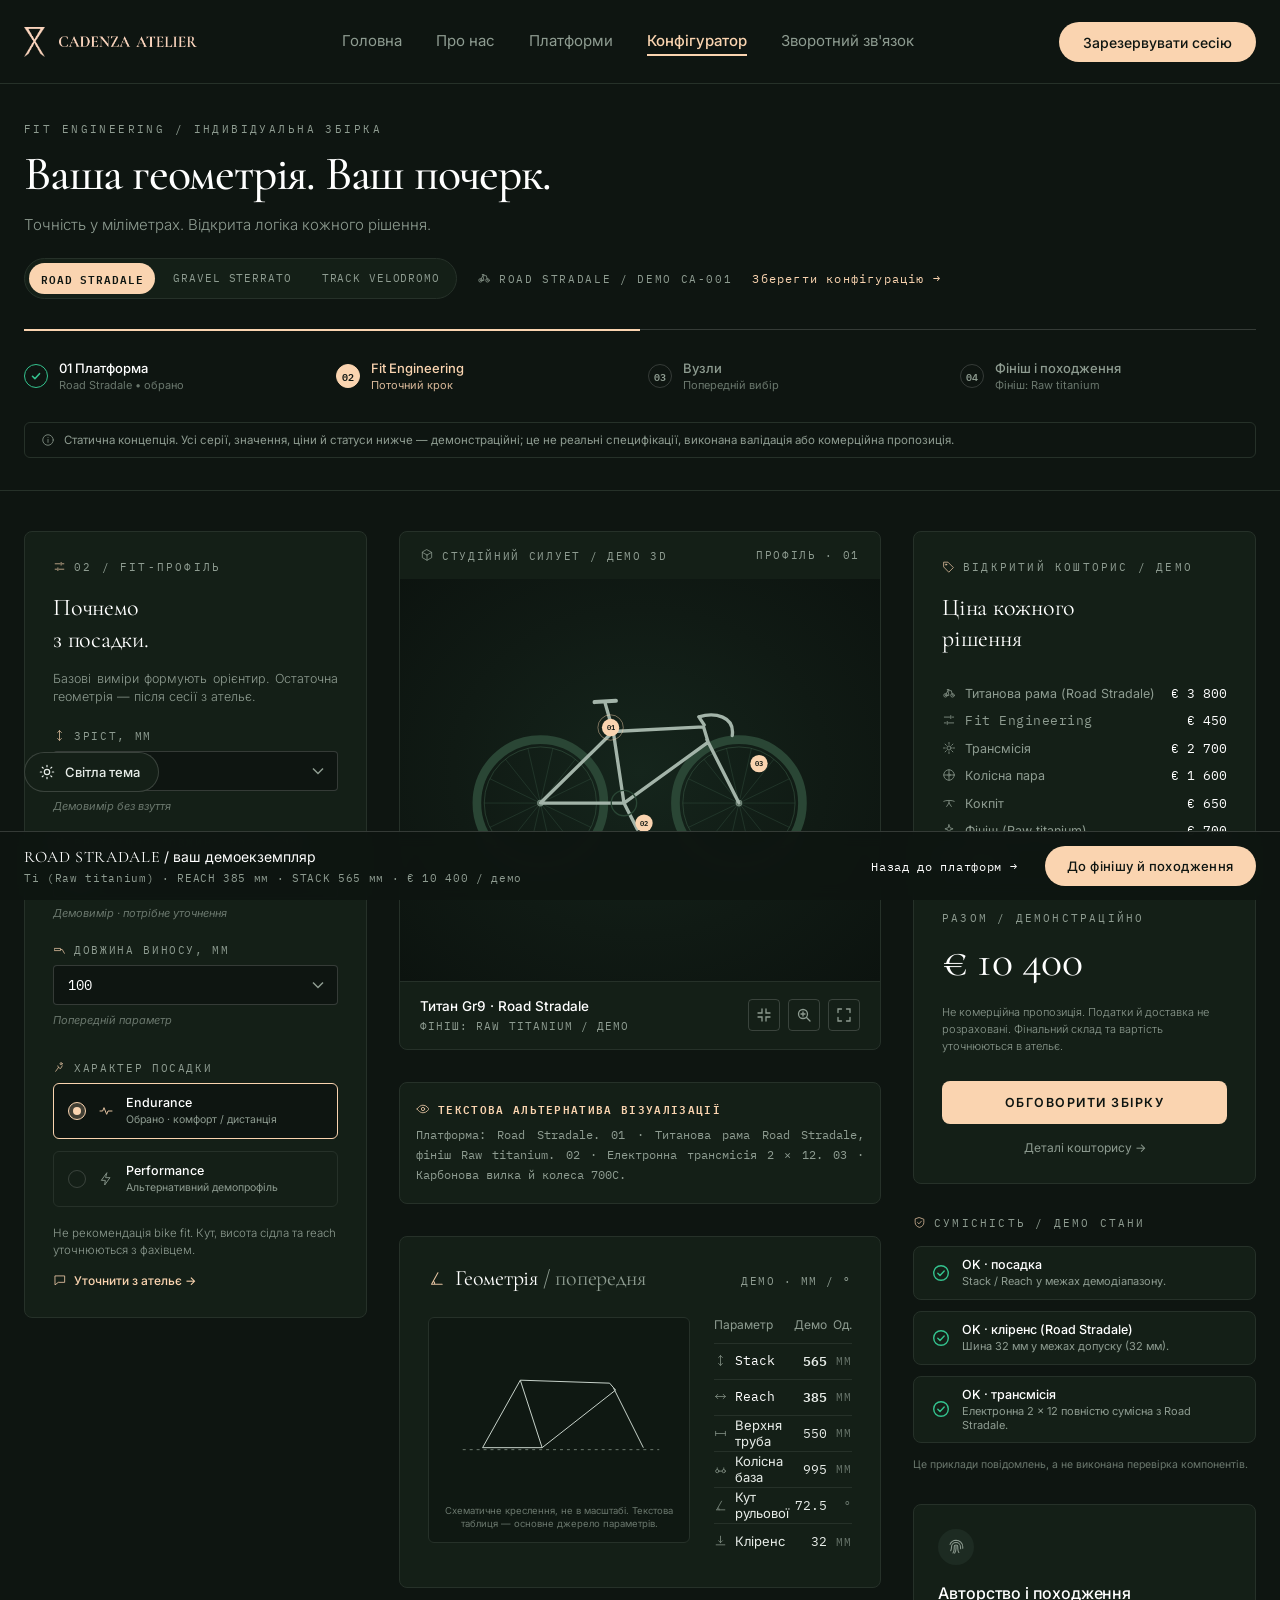
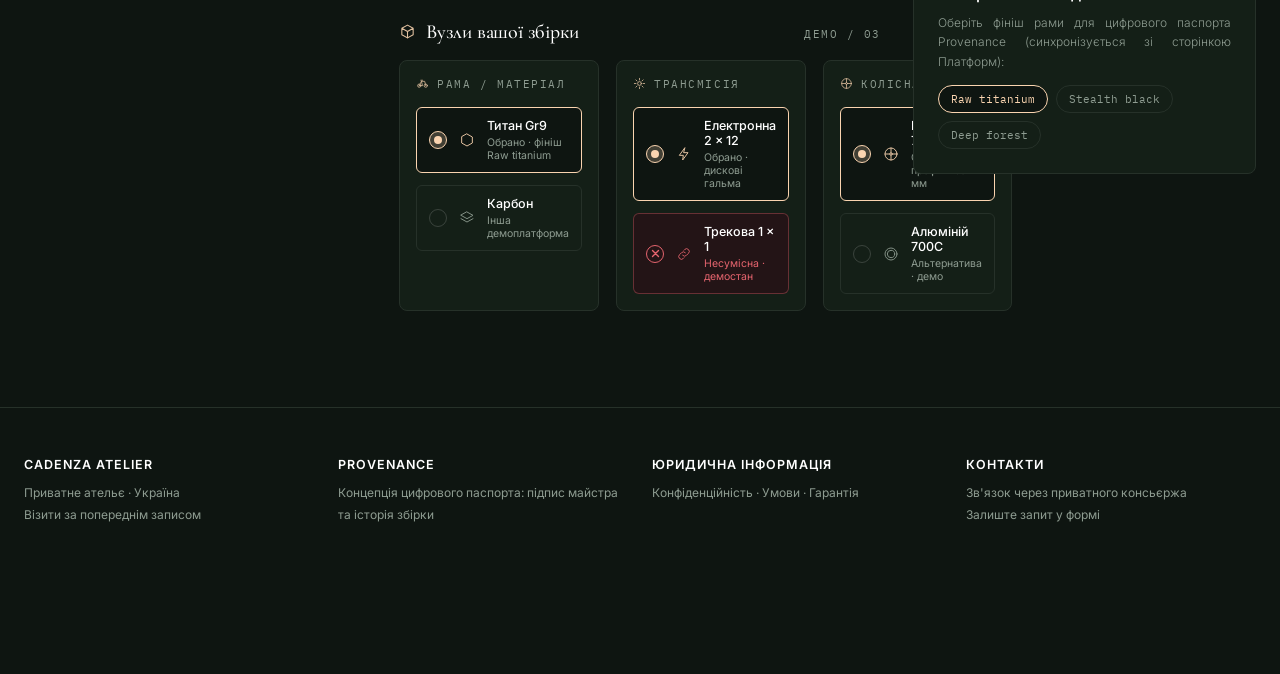
==== Configurator.html @ a1f5de42 "feat: update HD bike gallery and platform images" ====
<!DOCTYPE html>
<html lang="uk">
<head>
<meta charset="utf-8">
<meta name="viewport" content="width=device-width, initial-scale=1.0">
<title>Конфігуратор — Cadenza Atelier</title>
  <link id="cadenzaFaviconMain" rel="icon" type="image/png" href="[data-uri]">
  <link rel="icon" type="image/png" href="[data-uri]" media="(prefers-color-scheme: light)">
  <link rel="icon" type="image/png" href="[data-uri]" media="(prefers-color-scheme: dark)">
  <link rel="apple-touch-icon" href="[data-uri]">
<link rel="preconnect" href="https://fonts.googleapis.com">
<link rel="preconnect" href="https://fonts.gstatic.com" crossorigin>
<link href="https://fonts.googleapis.com/css2?family=Cormorant+Garamond:wght@400;500;600&family=IBM+Plex+Mono:wght@400;500;600&family=Inter:wght@300;400;500;600&display=swap" rel="stylesheet">
<link rel="stylesheet" href="theme.css">
<style>
/* ===== Специфічні стилі сторінки «Конфігуратор» (Configurator.html) ===== */
body { padding-bottom: 96px; }
.wrap { width: min(1468px, calc(100% - 48px)); }

/* Іконки конфігуратора */
.ico { width: 14px; height: 14px; flex: none; fill: none; stroke: currentColor; stroke-width: 1.5; stroke-linecap: round; stroke-linejoin: round; vertical-align: -2px; margin-right: 8px; opacity: 0.9; }
.kicker .ico, .field > label .ico, .lbl .ico { width: 13px; height: 13px; vertical-align: -2px; color: var(--accent); opacity: 0.85; }
.geo-h h3 .ico, .sec-h h3 .ico { width: 17px; height: 17px; vertical-align: -2px; color: var(--accent); opacity: 0.9; margin-right: 10px; }
.alt h4 .ico { color: var(--accent); }
.opt .oi { display: grid; place-items: center; flex: none; color: var(--muted); transition: color 0.2s; }
.opt .oi .ico { width: 16px; height: 16px; margin: 0; vertical-align: 0; }
.opt[aria-checked="true"] .oi { color: var(--accent); }
.opt.bad .oi { color: var(--bad); }
.lines .ico { color: var(--muted); margin-right: 9px; }
.tbl td .gl { display: inline-flex; align-items: center; }
.tbl td .gl .ico { color: var(--muted); width: 13px; height: 13px; vertical-align: 0; }
.notice .ico { vertical-align: -3px; margin-right: 9px; }
.lnk .ico { margin-right: 7px; vertical-align: -2px; }

/* Верхній блок та швидкий перемикач платформ */
.hero { padding-top: 38px; }
.hero h1 { font-size: 48px; line-height: 1.1; font-weight: 500; letter-spacing: -0.025em; margin-top: 12px; }
.hero-row { display: flex; justify-content: space-between; align-items: flex-end; gap: 24px; flex-wrap: wrap; margin-top: 14px; }
.hero-row p { font-size: 15px; color: var(--muted); font-weight: 300; }
.hero-meta { display: flex; gap: 20px; align-items: center; flex-wrap: wrap; font-family: var(--mono); font-size: 11px; letter-spacing: 0.15em; text-transform: uppercase; color: var(--muted); }
.plat-switch { display: inline-flex; gap: 6px; background: var(--card); border: 1px solid var(--line); border-radius: 999px; padding: 4px; }
.plat-btn { font-family: var(--mono); font-size: 11px; letter-spacing: 0.08em; text-transform: uppercase; padding: 6px 12px; border-radius: 999px; color: var(--muted); transition: all 0.2s; }
.plat-btn:hover { color: var(--fg); }
.plat-btn[aria-pressed="true"] { background: var(--accent); color: var(--bg); font-weight: 600; }
.save { color: var(--accent); font-size: 12px; letter-spacing: 0.1em; text-transform: none; transition: opacity 0.2s; }
.save:hover { opacity: 0.8; }

/* Stepper */
.stepper { position: relative; margin-top: 30px; display: grid; grid-template-columns: repeat(4, 1fr); gap: 16px; padding: 30px 0; border-top: 1px solid var(--line-2); }
.stepper .bar { position: absolute; left: 0; top: -1px; height: 2px; background: var(--accent); width: 50%; transition: width 0.5s cubic-bezier(0.2, 0.8, 0.2, 1); }
.step { display: flex; align-items: center; gap: 11px; text-align: left; cursor: pointer; border-radius: 6px; }
.dot { width: 24px; height: 24px; border-radius: 50%; flex: none; display: grid; place-items: center; font-family: var(--mono); font-size: 10px; font-weight: 600; border: 1px solid var(--line-2); color: var(--muted); transition: all 0.25s; }
.step.done .dot { border-color: var(--ok); color: var(--ok); }
.step.cur .dot { background: var(--accent); border-color: var(--accent); color: var(--bg); }
.step b { display: block; font-size: 13px; font-weight: 500; color: var(--muted); transition: color 0.25s; }
.step i { display: block; font-style: normal; font-size: 11px; color: var(--subtle); margin-top: 2px; }
.step.done b { color: var(--fg); }
.step.cur b { color: var(--accent); }
.step.cur i { color: var(--accent); opacity: 0.85; }
.step:hover b { color: var(--fg); }
.notice { border: 1px solid var(--line); border-radius: 6px; padding: 10px 16px; font-size: 11.5px; color: var(--muted); margin-bottom: 32px; }

/* Основна 3-колонкова сітка */
.grid { display: grid; grid-template-columns: 343px minmax(0, 1fr) 343px; gap: 32px; align-items: start; padding-top: 40px; }
.col { display: flex; flex-direction: column; gap: 32px; min-width: 0; }

/* Fit-панель */
.fit { padding: 28px; }
.fit h2 { font-size: 24px; line-height: 32px; font-weight: 400; margin-top: 18px; letter-spacing: -0.01em; }
.fit .lead { font-size: 12.5px; line-height: 18px; color: var(--muted); margin-top: 14px; font-weight: 300; }
.field { margin-top: 23px; }
.field > label, .lbl { display: block; font-family: var(--mono); font-size: 11px; letter-spacing: 0.15em; text-transform: uppercase; color: var(--muted); margin-bottom: 8px; }
.combo { position: relative; }
.combo-input { width: 100%; height: 40px; background: var(--bg); border: 1px solid var(--line-2); border-radius: 4px; padding: 0 40px 0 14px; font-family: var(--mono); font-size: 14px; color: var(--fg); transition: border-color 0.2s; }
.combo-input:hover { border-color: var(--accent); }
.combo-input:focus { outline: none; border-color: var(--accent); }
.combo.bad .combo-input { border-color: var(--bad); }
.combo-btn { position: absolute; right: 0; top: 0; width: 40px; height: 40px; display: grid; place-items: center; color: var(--muted); }
.combo-btn svg { transition: transform 0.2s; }
.combo.open .combo-btn svg { transform: rotate(180deg); }
.combo-list { position: absolute; z-index: 20; left: 0; right: 0; top: 44px; background: var(--card); border: 1px solid var(--line-2); border-radius: 6px; max-height: 220px; overflow: auto; padding: 4px; box-shadow: 0 14px 34px rgba(0, 0, 0, 0.5); }
.combo-list[hidden] { display: none; }
.combo-list li { list-style: none; padding: 8px 10px; border-radius: 4px; font-family: var(--mono); font-size: 13px; color: var(--text); cursor: pointer; }
.combo-list li:hover, .combo-list li.sel { background: rgba(250, 212, 176, 0.12); color: var(--accent); }
.hint { font-size: 11px; font-style: italic; color: var(--subtle); margin-top: 8px; line-height: 14px; transition: color 0.2s; }
.combo.bad + .hint { color: var(--bad); }

.radios { display: flex; flex-direction: column; gap: 12px; }
.opt { display: flex; align-items: center; gap: 12px; width: 100%; text-align: left; padding: 10px 14px; min-height: 56px; border: 1px solid var(--line); border-radius: 6px; background: transparent; transition: transform var(--smooth), border-color var(--smooth), background var(--smooth); }
.opt:hover { transform: translateX(6px); border-color: var(--accent); background: rgba(250, 212, 176, 0.05); }
.opt[aria-checked="true"] { border-color: var(--accent); background: var(--bg); }
.rad { width: 18px; height: 18px; border-radius: 50%; border: 1px solid var(--line-2); flex: none; display: grid; place-items: center; transition: all 0.2s; }
.opt[aria-checked="true"] .rad { border-color: var(--accent); background: rgba(250, 212, 176, 0.22); }
.opt[aria-checked="true"] .rad::after { content: ""; width: 8px; height: 8px; border-radius: 50%; background: var(--accent); }
.opt b { display: block; font-size: 12.5px; font-weight: 500; color: var(--fg); }
.opt small { display: block; font-size: 10.5px; color: var(--muted); margin-top: 3px; }
.opt.bad { background: var(--bad-bg); border-color: rgba(229, 100, 110, 0.35); }
.opt.bad small { color: var(--bad); }
.opt.bad .rad { border-color: var(--bad); color: var(--bad); }
.opt.bad[aria-checked="true"] { border-color: var(--bad); background: var(--bad-bg-active); }
.opt.bad[aria-checked="true"] .rad { background: rgba(229, 100, 110, 0.18); }
.opt.bad[aria-checked="true"] .rad::after { background: var(--bad); }
.note { font-size: 11.5px; line-height: 17px; color: var(--muted); margin-top: 18px; font-weight: 300; }
.lnk { display: inline-block; margin-top: 14px; font-size: 12px; font-weight: 500; color: var(--accent); transition: opacity 0.2s; }
.lnk:hover { opacity: 0.8; }

/* 3D / SVG Viewer */
.viewer { overflow: hidden; }
.v-head { display: flex; justify-content: space-between; padding: 16px 20px; font-family: var(--mono); font-size: 10.5px; letter-spacing: 0.16em; text-transform: uppercase; color: var(--muted); }
.v-head button { font: inherit; letter-spacing: inherit; text-transform: inherit; color: var(--muted); transition: color 0.2s; }
.v-head button:hover { color: var(--accent); }
.v-stage { height: 402px; background: radial-gradient(ellipse at 50% 48%, #15251c 0%, #101a14 55%, #0c130f 100%); position: relative; overflow: hidden; }
.v-stage svg { width: 100%; height: 100%; display: block; transition: transform 0.5s cubic-bezier(0.2, 0.8, 0.2, 1); }
.v-stage.zoom svg { transform: scale(1.35); }
.v-foot { border-top: 1px solid var(--line); padding: 16px 20px; display: flex; justify-content: space-between; align-items: center; gap: 16px; }
.v-foot b { display: block; font-size: 13.5px; font-weight: 500; }
.v-foot span { display: block; font-family: var(--mono); font-size: 10.5px; letter-spacing: 0.1em; text-transform: uppercase; color: var(--muted); margin-top: 5px; }
.tools { display: flex; gap: 8px; }
.tool { width: 32px; height: 32px; border: 1px solid var(--line-2); border-radius: 4px; display: grid; place-items: center; color: var(--muted); transition: all 0.2s; }
.tool:hover { border-color: var(--accent); color: var(--accent); }
.tool.on { background: rgba(250, 212, 176, 0.14); border-color: var(--accent); color: var(--accent); }
.hs { cursor: pointer; transition: transform var(--spring); }
.hs circle.c { fill: var(--accent); transition: r 0.2s; }
.hs text { font-family: var(--mono); font-size: 10.5px; font-weight: 600; fill: var(--bg); text-anchor: middle; dominant-baseline: central; pointer-events: none; }
.hs .ring { fill: none; stroke: var(--accent); stroke-width: 1.2; opacity: 0; transition: opacity 0.2s; }
.hs.on .ring { opacity: 0.55; animation: pulse 1.8s infinite; }
.hs:hover circle.c { r: 15; }
@keyframes pulse { 0%, 100% { r: 19; } 50% { r: 23; } }
#overlay { opacity: 0; transition: opacity 0.35s; }
.v-stage.prof2 #overlay { opacity: 1; }
.alt { padding: 16px 16px 18px; }
.alt h4 { font-family: var(--mono); font-size: 11px; letter-spacing: 0.12em; font-weight: 600; text-transform: uppercase; color: var(--accent); }
.alt p { font-family: var(--mono); font-size: 11.5px; line-height: 20px; color: var(--muted); margin-top: 7px; }

/* Геометрія */
.geo { padding: 28px; }
.geo-h { display: flex; justify-content: space-between; align-items: baseline; }
.geo-h h3 { font-size: 22px; font-weight: 400; letter-spacing: -0.01em; }
.geo-h h3 span { color: var(--muted); }
.geo-body { display: grid; grid-template-columns: 262px 1fr; gap: 24px; margin-top: 26px; }
.sch { background: var(--card-deep); border: 1px solid var(--line); border-radius: 6px; height: 226px; position: relative; }
.sch svg { width: 100%; height: 170px; display: block; }
.sch p { position: absolute; left: 0; right: 0; bottom: 12px; text-align: center; font-size: 9.5px; line-height: 13px; color: var(--subtle); padding: 0 10px; }
.tbl { width: 100%; border-collapse: collapse; }
.tbl th { font-weight: 400; font-size: 12px; color: var(--muted); text-align: right; padding: 0 0 11px; }
.tbl th:first-child { text-align: left; }
.tbl td { height: 36px; border-top: 1px solid var(--line); font-size: 13px; color: var(--text); text-align: right; }
.tbl td:first-child { text-align: left; }
.tbl td.m { font-family: var(--mono); color: var(--fg); }
.tbl td.b { font-weight: 600; }
.tbl td.u { font-family: var(--mono); font-size: 10.5px; letter-spacing: 0.08em; color: var(--subtle); width: 62px; text-transform: uppercase; }
.tbl td.v { width: 70px; font-family: var(--mono); }
.flash { animation: flash 0.6s; }
@keyframes flash { 0% { color: var(--accent); } 100% {} }

/* Вузли збірки */
.sec-h { display: flex; justify-content: space-between; align-items: baseline; margin-bottom: 16px; }
.sec-h h3 { font-size: 20px; font-weight: 500; letter-spacing: -0.01em; }
.nodes { display: grid; grid-template-columns: repeat(3, 1fr); gap: 17px; }
.node { padding: 16px; }
.node .kicker { font-size: 10.5px; letter-spacing: 0.15em; margin-bottom: 16px; }
.node .radios { gap: 12px; }
.node .opt { min-height: 56px; padding: 10px 12px; }

/* Кошторис */
.price { padding: 28px; }
.price h2 { font-size: 24px; line-height: 31px; font-weight: 400; margin-top: 18px; letter-spacing: -0.01em; }
.lines { margin-top: 26px; }
.lines div { display: flex; justify-content: space-between; font-size: 12.5px; line-height: 27.5px; color: var(--muted); }
.lines div span:last-child { font-family: var(--mono); color: var(--fg); }
.lines div.mo span:first-child { font-family: var(--mono); letter-spacing: 0.04em; }
.lines div.chg span:last-child { color: var(--accent); }
.sum { border-top: 1px solid var(--line); margin-top: 14px; padding-top: 24px; }
.total { font-family: var(--serif); font-size: 44px; line-height: 1.1; font-weight: 400; margin-top: 12px; letter-spacing: -0.01em; }
.disc { font-size: 11px; line-height: 17px; color: var(--muted); margin-top: 18px; font-weight: 300; }
.cta { display: flex; width: 100%; height: 43px; margin-top: 26px; border-radius: 8px; background: var(--accent); color: var(--bg); font-size: 12.5px; font-weight: 600; letter-spacing: 0.12em; text-transform: uppercase; align-items: center; justify-content: center; animation: pulseAccent 3s infinite; transition: transform var(--spring), box-shadow var(--smooth), background var(--smooth); }
.cta:hover { background: var(--accent-h); animation: none; transform: translateY(-3px) scale(1.02); box-shadow: 0 10px 25px rgba(250, 212, 176, 0.25); }
.cta:active { transform: scale(0.98); }
.det { display: block; margin: 16px auto 0; font-size: 12px; color: var(--muted); transition: color 0.2s; }
.det:hover { color: var(--fg); }
.det-panel { overflow: hidden; max-height: 0; transition: max-height 0.4s ease; }
.det-panel.open { max-height: 280px; }
.det-panel ul { list-style: none; margin-top: 16px; border-top: 1px solid var(--line); padding-top: 12px; }
.det-panel li { font-size: 11px; line-height: 17px; color: var(--muted); padding: 3px 0; }
.det-panel li b { font-family: var(--mono); font-weight: 500; color: var(--text); }

/* Сумісність та Provenance */
.compat .kicker { margin-bottom: 16px; display: block; }
.cl { display: flex; flex-direction: column; gap: 11px; }
.ci { display: flex; gap: 12px; align-items: center; min-height: 54px; padding: 10px 18px; background: var(--card); border: 1px solid var(--line); border-radius: 8px; transition: border-color 0.3s, background 0.3s; }
.ci svg { flex: none; }
.ci b { display: block; font-size: 12.5px; font-weight: 500; }
.ci small { display: block; font-size: 11px; color: var(--muted); margin-top: 2px; }
.ci.active { border-color: var(--bad); background: var(--bad-bg); }
.cap { font-size: 10.5px; line-height: 15px; color: var(--subtle); margin-top: 14px; }
.auth { padding: 24px; transition: border-color 0.4s, box-shadow 0.4s; }
.auth.hl { border-color: var(--accent); box-shadow: 0 0 0 3px rgba(250, 212, 176, 0.12); }
.auth .ic { width: 36px; height: 36px; border-radius: 50%; background: #1D2B22; display: grid; place-items: center; color: var(--muted); margin-bottom: 18px; }
.auth h4 { font-size: 16px; font-weight: 500; letter-spacing: -0.005em; }
.auth p { font-size: 12px; line-height: 19.5px; color: var(--muted); margin-top: 10px; font-weight: 300; }
.finish-row { display: flex; gap: 8px; margin-top: 14px; flex-wrap: wrap; }
.fin-chip { font-family: var(--mono); font-size: 11px; padding: 6px 12px; border: 1px solid var(--line); border-radius: 999px; color: var(--muted); transition: all 0.2s; }
.fin-chip[aria-pressed="true"] { border-color: var(--accent); color: var(--accent); background: var(--bg); }

/* Нижній фіксований док-бар (.dock) */
.dock { position: fixed; left: 0; right: 0; bottom: 0; z-index: 40; background: rgba(14, 21, 17, 0.96); backdrop-filter: blur(8px); border-top: 1px solid var(--line-2); }
.dock .wrap { display: flex; justify-content: space-between; align-items: center; gap: 24px; min-height: 68px; padding: 10px 0; }
.dock .t1 { font-size: 14px; color: var(--fg); }
.dock .t1 em { font-family: var(--serif); font-style: normal; font-size: 16px; letter-spacing: 0.04em; text-transform: uppercase; }
.dock .t2 { font-family: var(--mono); font-size: 11px; letter-spacing: 0.06em; color: var(--muted); margin-top: 4px; }
.dock-r { display: flex; align-items: center; gap: 28px; }
.back { font-family: var(--mono); font-size: 11.5px; letter-spacing: 0.06em; color: var(--fg); transition: color 0.2s; }
.back:hover { color: var(--accent); }
.dock .pill { text-transform: none; font-size: 13px; letter-spacing: 0.03em; padding: 12px 22px; }

footer { margin-top: 96px; }

@media (max-width: 1180px) {
  .grid { grid-template-columns: minmax(0, 1fr); }
  .stepper { grid-template-columns: repeat(2, 1fr); }
  .stepper .bar { display: none; }
  .hero h1 { font-size: 38px; }
  .geo-body { grid-template-columns: 1fr; }
  .dock .t2 { display: none; }
}
@media (max-width: 640px) {
  .nodes { grid-template-columns: 1fr; }
  .dock-r { gap: 14px; }
  .back { display: none; }
}
</style>
<script src="theme.js"></script>
</head>
<body>
<svg width="0" height="0" style="position:absolute" aria-hidden="true" focusable="false"><defs><symbol id="i-ruler-v" viewBox="0 0 24 24"><path d="M12 3v18M8.5 6.5L12 3l3.5 3.5M8.5 17.5L12 21l3.5-3.5"/></symbol><symbol id="i-leg" viewBox="0 0 24 24"><path d="M9 3v18M9 6h4M9 10h3M9 14h4M9 18h3M17 5v14M15 7l2-2 2 2M15 17l2 2 2-2"/></symbol><symbol id="i-stem" viewBox="0 0 24 24"><path d="M3 10h11v4H3zM14 12h3l4 7"/></symbol><symbol id="i-sliders" viewBox="0 0 24 24"><path d="M4 7h9M17 7h3M4 17h3M11 17h9M15 4.5v5M9 14.5v5"/></symbol><symbol id="i-posture" viewBox="0 0 24 24"><circle cx="15" cy="5" r="2"/><path d="M5 19l5-7 4 2 3-5M10 12l-1-3"/></symbol><symbol id="i-pulse" viewBox="0 0 24 24"><path d="M3 12h4l2-5 4 10 2-5h6"/></symbol><symbol id="i-bolt" viewBox="0 0 24 24"><path d="M13 3L5 14h6l-1 7 8-11h-6z"/></symbol><symbol id="i-hex" viewBox="0 0 24 24"><path d="M12 3l8 4.5v9L12 21l-8-4.5v-9z"/></symbol><symbol id="i-layers" viewBox="0 0 24 24"><path d="M12 3l9 5-9 5-9-5zM3 13l9 5 9-5"/></symbol><symbol id="i-gear" viewBox="0 0 24 24"><circle cx="12" cy="12" r="3.5"/><path d="M12 2.5v3M12 18.5v3M2.5 12h3M18.5 12h3M5.3 5.3l2.1 2.1M16.6 16.6l2.1 2.1M5.3 18.7l2.1-2.1M16.6 7.4l2.1-2.1"/></symbol><symbol id="i-link" viewBox="0 0 24 24"><path d="M10 14a4 4 0 005.7 0l3-3a4 4 0 00-5.7-5.7l-1 1M14 10a4 4 0 00-5.7 0l-3 3a4 4 0 005.7 5.7l1-1"/></symbol><symbol id="i-wheel" viewBox="0 0 24 24"><circle cx="12" cy="12" r="9"/><circle cx="12" cy="12" r="1.8"/><path d="M12 3v7.2M12 13.8V21M3 12h7.2M13.8 12H21"/></symbol><symbol id="i-rim" viewBox="0 0 24 24"><circle cx="12" cy="12" r="9"/><circle cx="12" cy="12" r="5.5"/></symbol><symbol id="i-frame" viewBox="0 0 24 24"><circle cx="6" cy="16" r="3"/><circle cx="18" cy="16" r="3"/><path d="M6 16l4-8h6l2 8M10 8L12 16h-6M9 6h3"/></symbol><symbol id="i-cockpit" viewBox="0 0 24 24"><path d="M3 9c3-2 15-2 18 0M12 8v4M12 12l-4 6M12 12l4 6"/></symbol><symbol id="i-spark" viewBox="0 0 24 24"><path d="M12 3l1.8 5.2L19 10l-5.2 1.8L12 17l-1.8-5.2L5 10l5.2-1.8z"/></symbol><symbol id="i-wrench" viewBox="0 0 24 24"><path d="M14.7 6.3a4 4 0 00-5.4 5.4L3 18l3 3 6.3-6.3a4 4 0 005.4-5.4l-2.4 2.4-2.6-.6-.6-2.6z"/></symbol><symbol id="i-reach" viewBox="0 0 24 24"><path d="M3 12h18M7 8l-4 4 4 4M17 8l4 4-4 4"/></symbol><symbol id="i-tt" viewBox="0 0 24 24"><path d="M3 12h18M3 8v8M21 8v8"/></symbol><symbol id="i-wb" viewBox="0 0 24 24"><circle cx="6" cy="15" r="3"/><circle cx="18" cy="15" r="3"/><path d="M9 15h6M6 9v3M18 9v3"/></symbol><symbol id="i-ang" viewBox="0 0 24 24"><path d="M5 20L14 4M5 20h15M9.5 20a6 6 0 00-1.2-3.6"/></symbol><symbol id="i-clr" viewBox="0 0 24 24"><path d="M4 20h16M12 4v12M8.5 12.5L12 16l3.5-3.5"/></symbol><symbol id="i-cube" viewBox="0 0 24 24"><path d="M12 3l8 4.5v9L12 21l-8-4.5v-9zM12 12l8-4.5M12 12v9M12 12L4 7.5"/></symbol><symbol id="i-tag" viewBox="0 0 24 24"><path d="M3 12V4h8l10 10-8 8z"/><circle cx="7.5" cy="8.5" r="1.2"/></symbol><symbol id="i-shield" viewBox="0 0 24 24"><path d="M12 3l8 3v6c0 4.5-3.2 7.8-8 9-4.8-1.2-8-4.5-8-9V6z"/><path d="M8.5 12l2.5 2.5 4.5-5"/></symbol><symbol id="i-info" viewBox="0 0 24 24"><circle cx="12" cy="12" r="9"/><path d="M12 11v5M12 8v.1"/></symbol><symbol id="i-chat" viewBox="0 0 24 24"><path d="M4 5h16v11H9l-5 4z"/></symbol><symbol id="i-eye" viewBox="0 0 24 24"><path d="M2 12s3.5-6.5 10-6.5S22 12 22 12s-3.5 6.5-10 6.5S2 12 2 12z"/><circle cx="12" cy="12" r="2.8"/></symbol></defs></svg>

<header class="hdr">
  <div class="wrap">
    <a class="logo" href="index.html" aria-label="Cadenza Atelier — Головна">
      <span class="logo-icon">
        <img class="logo-dark" src="MainLogo_Final.png" alt="">
        <img class="logo-light" src="MainLogo_Light.png" alt="" aria-hidden="true">
      </span>
      <span class="logo-text">
        <img class="logo-dark" src="TextLogo_Final.png" alt="Cadenza Atelier">
        <img class="logo-light" src="TextLogo_Light.png" alt="" aria-hidden="true">
      </span>
    </a>
    <nav class="nav" id="mainNav" aria-label="Основна навігація">
      <a href="index.html">Головна</a>
      <a href="pro_nas.html">Про нас</a>
      <a href="Platforms.html">Платформи</a>
      <a href="Configurator.html" class="on" aria-current="page">Конфігуратор</a>
      <a href="index.html#contact">Зворотний зв'язок</a>
    </nav>
    <a class="pill" href="index.html#booking">Зарезервувати сесію</a>
  </div>
</header>

<main>
<section class="wrap hero">
  <p class="kicker" style="letter-spacing:.22em">Fit Engineering / Індивідуальна збірка</p>
  <h1>Ваша геометрія. Ваш почерк.</h1>
  <div class="hero-row">
    <p>Точність у міліметрах. Відкрита логіка кожного рішення.</p>
    <div class="hero-meta">
      <div class="plat-switch" id="platSwitch" role="group" aria-label="Вибір платформи">
        <button type="button" class="plat-btn" data-plat="road" aria-pressed="true">Road Stradale</button>
        <button type="button" class="plat-btn" data-plat="gravel" aria-pressed="false">Gravel Sterrato</button>
        <button type="button" class="plat-btn" data-plat="track" aria-pressed="false">Track Velodromo</button>
      </div>
      <span id="platBadge"><svg class="ico" aria-hidden="true" focusable="false"><use href="#i-frame"/></svg>Road Stradale / Demo CA-001</span>
      <button class="save" id="save" type="button">Зберегти конфігурацію →</button>
    </div>
  </div>

  <div class="stepper" id="stepper" role="tablist" aria-label="Кроки конфігурації">
    <div class="bar" id="bar"></div>
  </div>
  <div class="notice"><svg class="ico" aria-hidden="true" focusable="false"><use href="#i-info"/></svg>Статична концепція. Усі серії, значення, ціни й статуси нижче — демонстраційні; це не реальні специфікації, виконана валідація або комерційна пропозиція.</div>
</section>

<div class="rule"></div>

<section class="wrap grid">

  <!-- LEFT -->
  <div class="col">
    <div class="card fit rv" id="fit">
      <p class="kicker"><svg class="ico" aria-hidden="true" focusable="false"><use href="#i-sliders"/></svg>02 / Fit-профіль</p>
      <h2>Почнемо<br>з посадки.</h2>
      <p class="lead">Базові виміри формують орієнтир. Остаточна геометрія — після сесії з ательє.</p>

      <div class="field" data-f="height">
        <label for="f-height"><svg class="ico" aria-hidden="true" focusable="false"><use href="#i-ruler-v"/></svg>Зріст, мм</label>
        <div class="combo">
          <input class="combo-input" id="f-height" type="text" inputmode="numeric" maxlength="4" autocomplete="off" value="1780" role="combobox" aria-expanded="false" aria-controls="l-height">
          <button class="combo-btn" type="button" tabindex="-1" aria-label="Показати варіанти"><svg width="12" height="8" viewBox="0 0 12 8" fill="none" stroke="currentColor" stroke-width="1.5"><path d="M1 1.5l5 5 5-5"/></svg></button>
          <ul class="combo-list" id="l-height" role="listbox" hidden></ul>
        </div>
        <p class="hint">Демовимір без взуття</p>
      </div>

      <div class="field" data-f="inseam">
        <label for="f-inseam"><svg class="ico" aria-hidden="true" focusable="false"><use href="#i-leg"/></svg>Внутрішня довжина ноги, мм</label>
        <div class="combo">
          <input class="combo-input" id="f-inseam" type="text" inputmode="numeric" maxlength="4" autocomplete="off" value="840" role="combobox" aria-expanded="false" aria-controls="l-inseam">
          <button class="combo-btn" type="button" tabindex="-1" aria-label="Показати варіанти"><svg width="12" height="8" viewBox="0 0 12 8" fill="none" stroke="currentColor" stroke-width="1.5"><path d="M1 1.5l5 5 5-5"/></svg></button>
          <ul class="combo-list" id="l-inseam" role="listbox" hidden></ul>
        </div>
        <p class="hint">Демовимір · потрібне уточнення</p>
      </div>

      <div class="field" data-f="stem">
        <label for="f-stem"><svg class="ico" aria-hidden="true" focusable="false"><use href="#i-stem"/></svg>Довжина виносу, мм</label>
        <div class="combo">
          <input class="combo-input" id="f-stem" type="text" inputmode="numeric" maxlength="3" autocomplete="off" value="100" role="combobox" aria-expanded="false" aria-controls="l-stem">
          <button class="combo-btn" type="button" tabindex="-1" aria-label="Показати варіанти"><svg width="12" height="8" viewBox="0 0 12 8" fill="none" stroke="currentColor" stroke-width="1.5"><path d="M1 1.5l5 5 5-5"/></svg></button>
          <ul class="combo-list" id="l-stem" role="listbox" hidden></ul>
        </div>
        <p class="hint">Попередній параметр</p>
      </div>

      <div class="field" style="margin-top:34px">
        <span class="lbl" id="fit-lbl"><svg class="ico" aria-hidden="true" focusable="false"><use href="#i-posture"/></svg>Характер посадки</span>
        <div class="radios" id="fitType" role="radiogroup" aria-labelledby="fit-lbl">
          <button type="button" class="opt" role="radio" aria-checked="true" data-v="endurance"><span class="rad"></span><span class="oi"><svg class="ico" aria-hidden="true" focusable="false"><use href="#i-pulse"/></svg></span><span><b>Endurance</b><small>Обрано · комфорт / дистанція</small></span></button>
          <button type="button" class="opt" role="radio" aria-checked="false" data-v="performance"><span class="rad"></span><span class="oi"><svg class="ico" aria-hidden="true" focusable="false"><use href="#i-bolt"/></svg></span><span><b>Performance</b><small>Альтернативний демопрофіль</small></span></button>
        </div>
      </div>
      <p class="note">Не рекомендація bike fit. Кут, висота сідла та reach уточнюються з фахівцем.</p>
      <button class="lnk" type="button" data-modal="Уточнення посадки"><svg class="ico" aria-hidden="true" focusable="false"><use href="#i-chat"/></svg>Уточнити з ательє →</button>
    </div>
  </div>

  <!-- CENTER -->
  <div class="col">
    <div class="card viewer rv" id="viewer">
      <div class="v-head"><span><svg class="ico" aria-hidden="true" focusable="false"><use href="#i-cube"/></svg>Студійний силует / демо 3D</span><button type="button" id="profBtn">Профіль · 01</button></div>
      <div class="v-stage" id="stage">
        <svg viewBox="-109 -85 718 415" preserveAspectRatio="xMidYMid meet" role="img" aria-label="Схематичний силует велосипеда з трьома позначеними вузлами">
          <g id="wheels" fill="none"></g>
          <g id="frame" fill="none" stroke-linecap="round" stroke-linejoin="round">
            <path id="fr-main" d="M101 157L210 50M101 157L226 157M226 157L210 50M210 50L345 43M226 157L352 66M345 43L352 66M350 62L398 157M210 50L198 8M346 40L338 28M338 28C362 21 392 27 388 56M226 157L246 196"/>
            <path id="fr-seat" d="M182 6L214 4" />
          </g>
          <circle cx="226" cy="157" r="19" fill="none" id="bb" stroke-width="2"/>
          <g id="overlay" font-family="IBM Plex Mono" font-size="10" fill="#FAD4B0">
            <path d="M345 157V43M226 157H345" stroke="#FAD4B0" stroke-width="1" stroke-dasharray="4 4" fill="none"/>
            <text x="353" y="104" id="ov-stack">STACK 565</text>
            <text x="262" y="173" id="ov-reach">REACH 385</text>
          </g>
          <g class="hs on" data-h="1" tabindex="0" role="button" aria-label="Вузол 01: рама"><circle class="ring" cx="206" cy="44" r="19"/><circle class="c" cx="206" cy="44" r="13"/><text x="206" y="44">01</text></g>
          <g class="hs" data-h="2" tabindex="0" role="button" aria-label="Вузол 02: трансмісія"><circle class="ring" cx="256" cy="187" r="19"/><circle class="c" cx="256" cy="187" r="13"/><text x="256" y="187">02</text></g>
          <g class="hs" data-h="3" tabindex="0" role="button" aria-label="Вузол 03: вилка та колеса"><circle class="ring" cx="428" cy="98" r="19"/><circle class="c" cx="428" cy="98" r="13"/><text x="428" y="98">03</text></g>
        </svg>
      </div>
      <div class="v-foot">
        <div><b id="capT">Титан. Без зайвого.</b><span id="capS">Матовий фініш / демо</span></div>
        <div class="tools">
          <button class="tool" id="tReset" type="button" aria-label="Скинути вигляд" title="Скинути вигляд"><svg width="16" height="16" viewBox="0 0 16 16" fill="none" stroke="currentColor" stroke-width="1.3" stroke-linecap="round"><path d="M2 6h4V2M14 6h-4V2M2 10h4v4M14 10h-4v4"/></svg></button>
          <button class="tool" id="tZoom" type="button" aria-label="Збільшити" aria-pressed="false" title="Збільшити"><svg width="16" height="16" viewBox="0 0 16 16" fill="none" stroke="currentColor" stroke-width="1.3" stroke-linecap="round"><circle cx="7" cy="7" r="4.5"/><path d="M10.5 10.5L14 14M7 5v4M5 7h4"/></svg></button>
          <button class="tool" id="tFull" type="button" aria-label="На весь екран" title="На весь екран"><svg width="16" height="16" viewBox="0 0 16 16" fill="none" stroke="currentColor" stroke-width="1.3" stroke-linecap="round"><path d="M2 5.5V2h3.5M10.5 2H14v3.5M14 10.5V14h-3.5M5.5 14H2v-3.5"/></svg></button>
        </div>
      </div>
    </div>

    <div class="card alt rv">
      <h4><svg class="ico" aria-hidden="true" focusable="false"><use href="#i-eye"/></svg>Текстова альтернатива візуалізації</h4>
      <p id="altTxt"></p>
    </div>

    <div class="card geo rv" id="geo">
      <div class="geo-h"><h3><svg class="ico" aria-hidden="true" focusable="false"><use href="#i-ang"/></svg>Геометрія <span>/ попередня</span></h3><span class="kicker" style="letter-spacing:.14em">Демо · мм / °</span></div>
      <div class="geo-body">
        <div class="sch">
          <svg viewBox="0 0 262 170" aria-hidden="true">
            <path id="sch-line" fill="none" stroke="#C8D3CB" stroke-width="1" stroke-linejoin="round"/>
            <path d="M34 132H232" stroke="#6A776D" stroke-width="1" stroke-dasharray="3 4"/>
          </svg>
          <p>Схематичне креслення, не в масштабі. Текстова таблиця — основне джерело параметрів.</p>
        </div>
        <table class="tbl">
          <thead><tr><th>Параметр</th><th>Демо</th><th>Од.</th></tr></thead>
          <tbody id="gBody"></tbody>
        </table>
      </div>
    </div>

    <div id="nodesWrap" class="rv">
      <div class="sec-h"><h3><svg class="ico" aria-hidden="true" focusable="false"><use href="#i-cube"/></svg>Вузли вашої збірки</h3><span class="kicker" style="letter-spacing:.14em">Демо / 03</span></div>
      <div class="nodes" id="nodes"></div>
    </div>
  </div>

  <!-- RIGHT -->
  <div class="col">
    <div class="card price rv">
      <p class="kicker"><svg class="ico" aria-hidden="true" focusable="false"><use href="#i-tag"/></svg>Відкритий кошторис / демо</p>
      <h2>Ціна кожного<br>рішення</h2>
      <div class="lines" id="lines"></div>
      <div class="sum">
        <p class="kicker" style="font-size:11px">Разом / демонстраційно</p>
        <div class="total" id="total">€ 10 400</div>
        <p class="disc">Не комерційна пропозиція. Податки й доставка не розраховані. Фінальний склад та вартість уточнюються в ательє.</p>
      </div>
      <button class="cta" type="button" data-modal="Обговорення збірки">Обговорити збірку</button>
      <button class="det" type="button" id="detBtn" aria-expanded="false">Деталі кошторису →</button>
      <div class="det-panel" id="detPanel"><ul id="detList"></ul></div>
    </div>

    <div class="compat rv">
      <span class="kicker"><svg class="ico" aria-hidden="true" focusable="false"><use href="#i-shield"/></svg>Сумісність / демо стани</span>
      <div class="cl" id="cl"></div>
      <p class="cap">Це приклади повідомлень, а не виконана перевірка компонентів.</p>
    </div>

    <div class="card auth rv" id="auth">
      <div class="ic"><svg width="18" height="18" viewBox="0 0 24 24" fill="none" stroke="currentColor" stroke-width="1.4" stroke-linecap="round"><path d="M12 11v3c0 2.5-.6 4.5-1.8 6.2M8 20c1.2-1.8 1.6-3.8 1.6-6v-2.2a2.4 2.4 0 014.8 0V14c0 2 .4 3.8 1.4 5.4M5 17c.7-1.6 1-3.2 1-5a6 6 0 0112 0c0 .8 0 1.6.2 2.4M4 8.5A9 9 0 0112 3a9 9 0 019 9v1.5"/></svg></div>
      <h4>Авторство і походження</h4>
      <p>Оберіть фініш рами для цифрового паспорта Provenance (синхронізується зі сторінкою Платформ):</p>
      <div class="finish-row" id="finishSwitch" role="group" aria-label="Фініш рами">
        <button type="button" class="fin-chip" data-f="raw" aria-pressed="true">Raw titanium</button>
        <button type="button" class="fin-chip" data-f="stealth" aria-pressed="false">Stealth black</button>
        <button type="button" class="fin-chip" data-f="forest" aria-pressed="false">Deep forest</button>
      </div>
    </div>
  </div>
</section>
</main>

<footer>
  <div class="wrap foot">
    <div><h4>CADENZA Atelier</h4><p>Приватне ательє · Україна</p><p>Візити за попереднім записом</p></div>
    <div><h4>Provenance</h4><p>Концепція цифрового паспорта: підпис майстра та історія збірки</p></div>
    <div><h4>Юридична інформація</h4><p class="inline"><a href="index.html#contact">Конфіденційність</a> · <a href="index.html#contact">Умови</a> · <a href="index.html#contact">Гарантія</a></p></div>
    <div><h4>Контакти</h4><p>Зв'язок через приватного консьєржа</p><a href="index.html#booking">Залиште запит у формі</a></div>
  </div>
</footer>

<div class="dock">
  <div class="wrap">
    <div><div class="t1"><em id="dockPlatName">Road Stradale</em> / ваш демоекземпляр</div><div class="t2" id="dockInfo"></div></div>
    <div class="dock-r">
      <a class="back" id="backToPlat" href="Platforms.html#road">Назад до платформ →</a>
      <button class="pill" type="button" id="dockBtn">До фінішу й походження</button>
    </div>
  </div>
</div>

<div class="toast above-dock" id="toast" role="status" aria-live="polite"></div>

<div class="modal" id="modal" hidden role="dialog" aria-modal="true" aria-labelledby="mTitle">
  <div class="mc">
    <button class="mx" type="button" id="mClose" aria-label="Закрити">×</button>
    <p class="kicker">Запит до ательє / демо</p>
    <h3 id="mTitle">Обговорення збірки</h3>
    <div class="sumline" id="mSum"></div>
    <form id="mForm" novalidate>
      <label class="f">
        Ім’я
        <input name="name" type="text" placeholder="Як до вас звертатися" autocomplete="name" required>
        <span class="field-err">Будь ласка, вкажіть коректне ім'я (від 2 літер)</span>
      </label>
      <label class="f">
        Email
        <input name="email" type="email" placeholder="Ваша електронна адреса" autocomplete="email" required>
        <span class="field-err">Введіть коректну адресу електронної пошти</span>
      </label>
      <label class="f">
        Телефон
        <input name="phone" type="tel" placeholder="+38 (0XX) XXX-XX-XX" autocomplete="tel" value="+380">
        <span class="field-err">Вкажіть телефон у форматі +380... або від 10 цифр</span>
      </label>
      <div class="seg" id="mSeg" role="radiogroup" aria-label="Формат зустрічі">
        <button type="button" role="radio" aria-checked="true" data-v="Студія">Студія</button>
        <button type="button" role="radio" aria-checked="false" data-v="Онлайн">Онлайн</button>
      </div>
      <label class="f">Коментар<textarea name="note" placeholder="Побажання до геометрії, матеріалів, термінів"></textarea></label>
      <button class="cta" type="submit" style="margin-top:6px">Надіслати запит</button>
    </form>
  </div>
</div>

<script src="validation.js"></script>
<script>
/**
 * CADENZA Atelier — Інтерактивний конфігуратор (BikeConfigurator)
 * Інтегровано з CadenzaApp.PLATFORMS, CadenzaApp.FINISHES, CadenzaApp.Storage та URLSearchParams
 */
(function (window, document) {
  'use strict';

  const $ = (s, r = document) => r.querySelector(s);
  const $$ = (s, r = document) => [...r.querySelectorAll(s)];
  const App = window.CadenzaApp;
  const fmt = n => App.formatNumber(n);
  const NS = 'http://www.w3.org/2000/svg';
  const ic = n => `<svg class="ico" aria-hidden="true" focusable="false"><use href="#i-${n}"/></svg>`;

  class BikeConfigurator {
    constructor() {
      const cached = App.Storage.getConfig();
      const params = new URLSearchParams(window.location.search);
      const urlPlat = params.get('platform');
      const urlFinish = params.get('finish');

      const initialPlat = (urlPlat && App.PLATFORMS[urlPlat]) ? urlPlat : (cached.platform && App.PLATFORMS[cached.platform] ? cached.platform : 'road');
      const initialFinish = (urlFinish && App.FINISHES[urlFinish]) ? urlFinish : (cached.finish && App.FINISHES[cached.finish] ? cached.finish : 'raw');

      this.state = Object.assign({
        platform: initialPlat,
        finish: initialFinish,
        step: 2,
        hs: 1,
        prof: 1,
        zoom: false,
        fit: 'endurance',
        frame: 'ti',
        trans: initialPlat === 'track' ? 'track' : 'elec',
        wheels: 'carbon',
        height: 1780,
        inseam: 840,
        stem: 100,
        valid: { height: true, inseam: true, stem: true },
        total: 10400,
        seg: 'Студія'
      }, cached || {}, {
        platform: initialPlat,
        finish: initialFinish
      });

      // Якщо користувач щойно перейшов на Track з URL — ставимо сумісну трекову трансмісію
      if (urlPlat === 'track') {
        this.state.trans = 'track';
      } else if (urlPlat && urlPlat !== 'track' && this.state.trans === 'track') {
        this.state.trans = 'elec';
      }

      this.NODES = [
        { k: 'frame', title: 'Рама / матеріал', ico: 'frame' },
        { k: 'trans', title: 'Трансмісія', ico: 'gear' },
        { k: 'wheels', title: 'Колісна пара', ico: 'wheel' }
      ];

      this.FIELDS = {
        height: { min: 1500, max: 2100, presets: [1650, 1680, 1700, 1720, 1740, 1760, 1780, 1800, 1820, 1840, 1860, 1880, 1900], hint: 'Демовимір без взуття' },
        inseam: { min: 650, max: 1000, presets: [760, 780, 800, 820, 840, 860, 880, 900], hint: 'Демовимір · потрібне уточнення' },
        stem: { min: 60, max: 140, presets: [80, 90, 100, 110, 120, 130], hint: 'Попередній параметр' }
      };

      this.prevG = {};
      this.init();
    }

    get platMeta() {
      return App.PLATFORMS[this.state.platform] || App.PLATFORMS.road;
    }

    get finishMeta() {
      return App.FINISHES[this.state.finish] || App.FINISHES.raw;
    }

    get OPT() {
      const P = this.platMeta;
      const F = this.finishMeta;
      const isTrackPlat = P.id === 'track';
      return {
        frame: {
          ti: {
            name: 'Титан Gr9',
            price: P.framePrice,
            label: 'Титанова рама (' + P.name + ')',
            sel: 'Обрано · фініш ' + F.name,
            alt: 'Альтернатива · титан 3Al-2.5V',
            txt: 'Титанова рама ' + P.name + ', фініш ' + F.name,
            cap: ['Титан Gr9 · ' + P.name, 'Фініш: ' + F.name + ' / демо'],
            mat: 'Ti'
          },
          cf: {
            name: 'Карбон',
            price: P.framePrice - 600,
            label: 'Карбонова рама (' + P.name + ')',
            sel: 'Обрано · глянцевий фініш',
            alt: 'Інша демоплатформа',
            txt: 'Карбонова рама ' + P.name + ', глянцева обробка',
            cap: ['Карбон. Легкість без компромісу.', 'Глянцевий фініш / демо'],
            mat: 'Cf'
          }
        },
        trans: {
          elec: {
            name: 'Електронна 2 × 12',
            price: 2700,
            sel: isTrackPlat ? 'Обрано · несумісна з трековою рамою' : 'Обрано · дискові гальма',
            alt: isTrackPlat ? 'Несумісна з дропаутами Track' : 'Альтернатива · демо',
            bad: isTrackPlat,
            txt: 'Електронна трансмісія 2 × 12',
            cap: ['Електронна трансмісія.', '2 × 12 / дискові гальма / демо']
          },
          track: {
            name: 'Трекова 1 × 1',
            price: 1200,
            sel: isTrackPlat ? 'Обрано · фікс / синглспід' : 'Обрано · несумісна з рамою',
            alt: isTrackPlat ? 'Стандарт для Track Velodromo' : 'Несумісна · демостан',
            bad: !isTrackPlat,
            txt: 'Трекова трансмісія 1 × 1',
            cap: ['Трекова трансмісія.', isTrackPlat ? '1 × 1 / сумісна з Track / демо' : '1 × 1 / несумісна / демо']
          }
        },
        wheels: {
          carbon: {
            name: 'Карбон 700C',
            price: 1600,
            sel: 'Обрано · профіль 35 мм',
            alt: 'Альтернатива · демо',
            txt: 'Карбонова вилка й колеса 700C',
            cap: ['Карбонова вилка й колеса.', '700C / профіль 35 мм / демо'],
            tire: P.id === 'gravel' ? 45 : (P.id === 'track' ? 25 : 32),
            clear: P.clearance
          },
          alu: {
            name: 'Алюміній 700C',
            price: 900,
            sel: 'Обрано · обід 28 мм',
            alt: 'Альтернатива · демо',
            txt: 'Карбонова вилка й алюмінієві колеса 700C',
            cap: ['Карбонова вилка, алюмінієві колеса.', '700C / обід 28 мм / демо'],
            tire: P.id === 'gravel' ? 40 : (P.id === 'track' ? 23 : 28),
            clear: P.clearance + 4
          }
        }
      };
    }

    get STEPS() {
      const P = this.platMeta;
      return [
        { t: 'Платформа', n: '01', s: { done: P.name + ' • обрано', cur: P.name + ' • активна', up: P.name + ' • обрано' }, target: 'top' },
        { t: 'Fit Engineering', n: '02', s: { done: 'Виконано', cur: 'Поточний крок', up: 'Наступний крок' }, target: '#fit' },
        { t: 'Вузли', n: '03', s: { done: 'Виконано', cur: 'Поточний крок', up: 'Попередній вибір' }, target: '#nodesWrap' },
        { t: 'Фініш і походження', n: '04', s: { done: 'Виконано', cur: 'Поточний крок', up: 'Фініш: ' + this.finishMeta.name }, target: '#auth' }
      ];
    }

    toast(m) {
      App.toast(m);
    }

    geo() {
      const P = this.platMeta;
      const p = this.state.fit === 'performance';
      const W = this.OPT.wheels[this.state.wheels];
      const stack = Math.round(P.baseStack + (this.state.inseam - 840) * 0.55 - (p ? 22 : 0));
      const reach = Math.round(P.baseReach + (this.state.height - 1780) * 0.28 + (p ? 8 : 0));
      return {
        stack,
        reach,
        tt: Math.round(reach + 165 - (this.state.stem - 100) * 0.3),
        wb: Math.round(P.baseWb + (reach - P.baseReach) * 0.4),
        ha: p ? P.haPerformance : P.haEndurance,
        cl: W.clear
      };
    }

    renderPlatformHeader() {
      const P = this.platMeta;
      $('#platBadge').innerHTML = `${ic('frame')}${P.name} / Demo ${P.code}`;
      $('#dockPlatName').textContent = P.name;
      $('#backToPlat').href = `Platforms.html#${P.id}`;
      $$('#platSwitch .plat-btn').forEach(b => {
        b.setAttribute('aria-pressed', b.dataset.plat === P.id ? 'true' : 'false');
      });
      $$('#finishSwitch .fin-chip').forEach(b => {
        b.setAttribute('aria-pressed', b.dataset.f === this.state.finish ? 'true' : 'false');
      });
    }

    renderStepper() {
      const st = $('#stepper');
      $$('.step', st).forEach(e => e.remove());
      const CHECK = '<svg width="12" height="12" viewBox="0 0 12 12" fill="none" stroke="currentColor" stroke-width="1.6" stroke-linecap="round" stroke-linejoin="round"><path d="M2.5 6.3l2.4 2.4 4.6-5"/></svg>';
      this.STEPS.forEach((s, i) => {
        const n = i + 1;
        const k = n < this.state.step ? 'done' : n === this.state.step ? 'cur' : 'up';
        const b = document.createElement('button');
        b.type = 'button';
        b.className = 'step ' + k;
        b.setAttribute('role', 'tab');
        b.setAttribute('aria-selected', k === 'cur');
        b.innerHTML = `<span class="dot">${k === 'done' ? CHECK : s.n}</span><span><b>${k === 'done' && n === 1 ? '01 ' : ''}${s.t}</b><i>${n === 1 && k !== 'cur' ? s.s.done : s.s[k]}</i></span>`;
        b.addEventListener('click', () => this.goStep(n));
        st.appendChild(b);
      });
      $('#bar').style.width = (this.state.step / 4 * 100) + '%';
      this.renderDock();
    }

    goStep(n) {
      this.state.step = n;
      this.renderStepper();
      const tg = this.STEPS[n - 1].target;
      if (tg === 'top') {
        window.scrollTo({ top: 0, behavior: 'smooth' });
        this.toast(`Платформа: ${this.platMeta.name} (${this.finishMeta.name})`);
      } else {
        const el = $(tg);
        if (el) el.scrollIntoView({ behavior: 'smooth', block: 'center' });
      }
      if (n === 4) {
        const a = $('#auth');
        a.classList.add('hl');
        setTimeout(() => a.classList.remove('hl'), 1800);
      }
      this.saveState();
    }

    renderGeo() {
      const g = this.geo();
      const rows = [
        ['Stack', g.stack, 'мм', 1],
        ['Reach', g.reach, 'мм', 1],
        ['Верхня труба', g.tt, 'мм'],
        ['Колісна база', g.wb, 'мм'],
        ['Кут рульової', g.ha, '°'],
        ['Кліренс', g.cl, 'мм']
      ];
      $('#gBody').innerHTML = rows.map(([l, v, u, m]) => `<tr><td class="${m ? 'm' : ''}"><span class="gl">${ic(({'Stack':'ruler-v','Reach':'reach','Верхня труба':'tt','Колісна база':'wb','Кут рульової':'ang','Кліренс':'clr'})[l])}${l}</span></td><td class="v ${m ? 'b' : ''} ${this.prevG[l] !== undefined && this.prevG[l] !== v ? 'flash' : ''}">${v}</td><td class="u">${u}</td></tr>`).join('');
      rows.forEach(r => this.prevG[r[0]] = r[1]);

      const hx = 182 + (g.reach - 385) * 0.35;
      const sy = 62 - (g.stack - 565) * 0.35;
      $('#sch-line').setAttribute('d', `M54 130L92 ${sy.toFixed(1)}L114 130Z M92 ${sy.toFixed(1)}L${hx.toFixed(1)} ${(sy + 3).toFixed(1)}L${(hx + 6).toFixed(1)} ${(sy + 10).toFixed(1)}L114 130 M${(hx + 4).toFixed(1)} ${(sy + 8).toFixed(1)}L216 130`);
      $('#ov-stack').textContent = 'STACK ' + g.stack;
      $('#ov-reach').textContent = 'REACH ' + g.reach;
      return g;
    }

    renderPrice() {
      const F = this.OPT.frame[this.state.frame];
      const T = this.OPT.trans[this.state.trans];
      const W = this.OPT.wheels[this.state.wheels];
      const items = [
        [F.label, F.price, false, this.state.frame !== 'ti', 'frame'],
        ['Fit Engineering', 450, true, false, 'sliders'],
        ['Трансмісія', T.price, false, T.bad, 'gear'],
        ['Колісна пара', W.price, false, this.state.wheels !== 'carbon', 'wheel'],
        ['Кокпіт', 650, false, false, 'cockpit'],
        ['Фініш (' + this.finishMeta.name + ')', 700, false, this.state.finish !== 'raw', 'spark'],
        ['Збірка', 500, false, false, 'wrench']
      ];
      $('#lines').innerHTML = items.map(([l, v, mo, chg, ico]) => `<div class="${mo ? 'mo' : ''} ${chg ? 'chg' : ''}"><span>${ic(ico)}${l}</span><span>€ ${fmt(v)}</span></div>`).join('');
      const total = items.reduce((a, i) => a + i[1], 0);
      const el = $('#total'), from = this.state.total, t0 = performance.now();
      cancelAnimationFrame(this.tweenId);
      const step = (t) => {
        const k = Math.min(1, (t - t0) / 350);
        const e = 1 - Math.pow(1 - k, 3);
        el.textContent = '€ ' + fmt(from + (total - from) * e);
        if (k < 1) this.tweenId = requestAnimationFrame(step);
      };
      this.tweenId = requestAnimationFrame(step);
      this.state.total = total;
      $('#detList').innerHTML = `<li><b>Платформа</b> — ${this.platMeta.name} (${this.platMeta.code}).</li><li><b>Рама</b> — ${F.txt.toLowerCase()}.</li><li><b>Fit Engineering</b> — замір і підбір посадки (${this.state.fit === 'endurance' ? 'Endurance' : 'Performance'}).</li><li><b>Трансмісія</b> — ${T.txt.toLowerCase()}.</li><li><b>Колісна пара</b> — ${W.txt.toLowerCase()}.</li>`;
    }

    renderNodes() {
      const XICO = '<svg width="9" height="9" viewBox="0 0 9 9" stroke="currentColor" stroke-width="1.4" stroke-linecap="round"><path d="M1.5 1.5l6 6M7.5 1.5l-6 6"/></svg>';
      $('#nodes').innerHTML = this.NODES.map(n => `<div class="card node"><p class="kicker">${ic(n.ico)}${n.title}</p><div class="radios" role="radiogroup" aria-label="${n.title}">${
        Object.entries(this.OPT[n.k]).map(([id, o]) => {
          const on = this.state[n.k] === id;
          const OI = { ti: 'hex', cf: 'layers', elec: 'bolt', track: 'link', carbon: 'wheel', alu: 'rim' };
          return `<button type="button" class="opt ${o.bad ? 'bad' : ''}" role="radio" aria-checked="${on}" data-k="${n.k}" data-v="${id}"><span class="rad">${o.bad && !on ? XICO : ''}</span><span class="oi">${ic(OI[id])}</span><span><b>${o.name}</b><small>${on ? o.sel : o.alt}</small></span></button>`;
        }).join('')
      }</div></div>`).join('');

      $$('#nodes .opt').forEach(b => b.addEventListener('click', () => {
        this.state[b.dataset.k] = b.dataset.v;
        const chosenOpt = this.OPT[b.dataset.k][b.dataset.v];
        if (chosenOpt && chosenOpt.bad) {
          this.toast(`${chosenOpt.name} несумісна з платформою ${this.platMeta.name}`);
        }
        if (this.state.step < 3) {
          this.state.step = 3;
          this.renderStepper();
        }
        this.renderAll();
        this.saveState();
      }));
    }

    renderCompat() {
      const ICO = {
        ok: '<svg width="18" height="18" viewBox="0 0 18 18" fill="none" stroke="#34C38F" stroke-width="1.4" stroke-linecap="round" stroke-linejoin="round"><circle cx="9" cy="9" r="7.3"/><path d="M5.8 9.2l2.2 2.2 4.2-4.4"/></svg>',
        warn: '<svg width="18" height="18" viewBox="0 0 18 18" fill="none" stroke="#E3B341" stroke-width="1.4" stroke-linecap="round" stroke-linejoin="round"><path d="M9 2.4l7 12.2H2z"/><path d="M9 7.3v3.4M9 12.8v.1"/></svg>',
        bad: '<svg width="18" height="18" viewBox="0 0 18 18" fill="none" stroke="#E5646E" stroke-width="1.4" stroke-linecap="round" stroke-linejoin="round"><circle cx="9" cy="9" r="7.3"/><path d="M6.4 6.4l5.2 5.2M11.6 6.4l-5.2 5.2"/></svg>'
      };
      const W = this.OPT.wheels[this.state.wheels];
      const T = this.OPT.trans[this.state.trans];
      const okAll = Object.values(this.state.valid).every(Boolean);
      const items = [
        okAll ? ['ok', 'OK · посадка', 'Stack / Reach у межах демодіапазону.'] : ['warn', 'Warning · посадка', 'Є значення поза демодіапазоном.'],
        ['ok', 'OK · кліренс (' + this.platMeta.name + ')', `Шина ${W.tire} мм у межах допуску (${W.clear} мм).`],
        T.bad
          ? ['bad', 'Incompatible · ' + T.name, `Несумісна з дропаутами ${this.platMeta.name}.`, true]
          : ['ok', 'OK · трансмісія', `${T.name} повністю сумісна з ${this.platMeta.name}.`, false]
      ];
      $('#cl').innerHTML = items.map(([t, a, b, act]) => `<div class="ci ${act ? 'active' : ''}">${ICO[t]}<div><b>${a}</b><small>${b}</small></div></div>`).join('');
    }

    renderCaption() {
      const CAPIDX = { 1: 'frame', 2: 'trans', 3: 'wheels' };
      const k = CAPIDX[this.state.hs];
      const o = this.OPT[k][this.state[k]];
      $('#capT').textContent = o.cap[0];
      $('#capS').textContent = o.cap[1];
    }

    renderAlt() {
      const F = this.OPT.frame[this.state.frame];
      const T = this.OPT.trans[this.state.trans];
      const W = this.OPT.wheels[this.state.wheels];
      $('#altTxt').textContent = `Платформа: ${this.platMeta.name}. 01 · ${F.txt}. 02 · ${T.txt}. 03 · ${W.txt}.`;
    }

    renderDock() {
      const g = this.geo();
      const F = this.OPT.frame[this.state.frame];
      $('#dockInfo').textContent = `${F.mat} (${this.finishMeta.name}) · REACH ${g.reach} мм · STACK ${g.stack} мм · € ${fmt(this.state.total)} / демо`;
      $('#dockBtn').textContent = this.state.step === 4 ? 'Обговорити збірку' : 'До фінішу й походження';
    }

    drawBike() {
      const wh = $('#wheels'), W = this.state.wheels, aluminium = W === 'alu';
      wh.innerHTML = '';
      [101, 398].forEach(cx => {
        const c = (r, sw, col, op = 1) => {
          const e = document.createElementNS(NS, 'circle');
          e.setAttribute('cx', cx);
          e.setAttribute('cy', 157);
          e.setAttribute('r', r);
          e.setAttribute('stroke', col);
          e.setAttribute('stroke-width', sw);
          e.setAttribute('opacity', op);
          wh.appendChild(e);
        };
        c(95, aluminium ? 9 : 13, aluminium ? '#3A5A47' : '#2A4635');
        c(84, 1, '#3A5A47', 0.8);
        for (let i = 0; i < 14; i++) {
          const a = i / 14 * Math.PI * 2;
          const l = document.createElementNS(NS, 'line');
          l.setAttribute('x1', cx);
          l.setAttribute('y1', 157);
          l.setAttribute('x2', cx + Math.cos(a) * 84);
          l.setAttribute('y2', 157 + Math.sin(a) * 84);
          l.setAttribute('stroke', '#3A5A47');
          l.setAttribute('stroke-width', 0.7);
          l.setAttribute('opacity', 0.8);
          wh.appendChild(l);
        }
        c(4, 2, '#6F8577');
      });
      const col = this.state.frame === 'ti' ? this.finishMeta.stroke : '#66746B';
      const sw = this.state.frame === 'ti' ? 5 : 7;
      $('#fr-main').setAttribute('stroke', col);
      $('#fr-main').setAttribute('stroke-width', sw);
      $('#fr-seat').setAttribute('stroke', col);
      $('#fr-seat').setAttribute('stroke-width', 6);
      $('#bb').setAttribute('stroke', this.OPT.trans[this.state.trans].bad ? '#7A3F44' : '#2A4635');
    }

    saveState() {
      App.Storage.saveConfig(this.state);
      const url = new URL(window.location.href);
      url.searchParams.set('platform', this.state.platform);
      url.searchParams.set('finish', this.state.finish);
      window.history.replaceState({}, '', url.toString());
    }

    initInputs() {
      $$('.field[data-f]').forEach(f => {
        const key = f.dataset.f;
        const cfg = this.FIELDS[key];
        const combo = $('.combo', f);
        const inp = $('input', f);
        const list = $('ul', f);
        const hint = $('.hint', f);

        inp.value = this.state[key];
        list.innerHTML = cfg.presets.map(v => `<li role="option" data-v="${v}">${v}</li>`).join('');

        const open = () => {
          $$('.combo.open').forEach(c => c !== combo && close(c));
          combo.classList.add('open');
          list.hidden = false;
          inp.setAttribute('aria-expanded', 'true');
          $$('li', list).forEach(l => l.classList.toggle('sel', +l.dataset.v === this.state[key]));
          const s = $('li.sel', list);
          if (s) list.scrollTop = s.offsetTop - 80;
        };

        const close = (c) => {
          const cc = c || combo;
          cc.classList.remove('open');
          $('ul', cc).hidden = true;
          $('input', cc).setAttribute('aria-expanded', 'false');
        };

        const apply = (v) => {
          const n = parseInt(v, 10);
          const ok = Number.isFinite(n) && n >= cfg.min && n <= cfg.max;
          this.state.valid[key] = ok;
          combo.classList.toggle('bad', !ok);
          hint.textContent = ok ? cfg.hint : `Допустимий діапазон: ${cfg.min}–${cfg.max} мм`;
          if (ok) {
            this.state[key] = n;
            this.renderAll();
            this.saveState();
          } else {
            this.renderCompat();
          }
        };

        inp.addEventListener('input', () => {
          inp.value = inp.value.replace(/\D/g, '');
          apply(inp.value);
        });
        inp.addEventListener('focus', () => inp.select());
        inp.addEventListener('blur', () => setTimeout(() => {
          if (!this.state.valid[key]) {
            inp.value = this.state[key];
            this.state.valid[key] = true;
            combo.classList.remove('bad');
            hint.textContent = cfg.hint;
            this.renderCompat();
          }
        }, 150));

        inp.addEventListener('keydown', e => {
          if (e.key === 'ArrowDown' && !combo.classList.contains('open')) {
            e.preventDefault();
            open();
          } else if (e.key === 'Escape') {
            close();
          } else if (e.key === 'ArrowUp' || e.key === 'ArrowDown') {
            e.preventDefault();
            const d = e.key === 'ArrowUp' ? 1 : -1;
            const n = Math.min(cfg.max, Math.max(cfg.min, (parseInt(inp.value, 10) || this.state[key]) + d));
            inp.value = n;
            apply(n);
          }
        });

        $('.combo-btn', f).addEventListener('click', () => combo.classList.contains('open') ? close() : (open(), inp.focus()));
        list.addEventListener('mousedown', e => e.preventDefault());
        list.addEventListener('click', e => {
          const li = e.target.closest('li');
          if (!li) return;
          inp.value = li.dataset.v;
          apply(li.dataset.v);
          close();
        });
      });

      document.addEventListener('click', e => {
        if (!e.target.closest('.combo')) {
          $$('.combo.open').forEach(c => {
            c.classList.remove('open');
            $('ul', c).hidden = true;
            $('input', c).setAttribute('aria-expanded', 'false');
          });
        }
      });
    }

    initControls() {
      // Перемикач платформ (Road / Gravel / Track)
      $$('#platSwitch .plat-btn').forEach(btn => {
        btn.addEventListener('click', () => {
          const nextPlat = btn.dataset.plat;
          if (!App.PLATFORMS[nextPlat]) return;
          this.state.platform = nextPlat;
          this.state.trans = App.PLATFORMS[nextPlat].defaultTrans;
          this.renderPlatformHeader();
          this.renderStepper();
          this.renderAll();
          this.saveState();
          this.toast(`Платформу змінено: ${this.platMeta.name}`);
        });
      });

      // Перемикач фінішу рами (Raw / Stealth / Forest)
      $$('#finishSwitch .fin-chip').forEach(btn => {
        btn.addEventListener('click', () => {
          const nextFin = btn.dataset.f;
          if (!App.FINISHES[nextFin]) return;
          this.state.finish = nextFin;
          this.renderPlatformHeader();
          this.renderStepper();
          this.renderAll();
          this.saveState();
          this.toast(`Фініш рами: ${this.finishMeta.name}`);
        });
      });

      // Hotspots
      const setHs = (n) => {
        this.state.hs = n;
        $$('.hs').forEach(h => h.classList.toggle('on', +h.dataset.h === n));
        this.renderCaption();
      };
      $$('.hs').forEach(h => {
        h.addEventListener('click', () => setHs(+h.dataset.h));
        h.addEventListener('keydown', e => {
          if (e.key === 'Enter' || e.key === ' ') {
            e.preventDefault();
            setHs(+h.dataset.h);
          }
        });
      });

      // Profile & tools
      $('#profBtn').addEventListener('click', () => {
        this.state.prof = this.state.prof === 1 ? 2 : 1;
        $('#stage').classList.toggle('prof2', this.state.prof === 2);
        $('#profBtn').textContent = 'Профіль · 0' + this.state.prof;
      });

      $('#tZoom').addEventListener('click', e => {
        this.state.zoom = !this.state.zoom;
        $('#stage').classList.toggle('zoom', this.state.zoom);
        e.currentTarget.classList.toggle('on', this.state.zoom);
        e.currentTarget.setAttribute('aria-pressed', this.state.zoom);
      });

      $('#tReset').addEventListener('click', () => {
        this.state.zoom = false;
        this.state.prof = 1;
        $('#stage').classList.remove('zoom', 'prof2');
        $('#tZoom').classList.remove('on');
        $('#profBtn').textContent = 'Профіль · 01';
        setHs(1);
        this.toast('Вигляд скинуто');
      });

      $('#tFull').addEventListener('click', () => {
        const v = $('#viewer');
        if (document.fullscreenElement) {
          document.exitFullscreen();
        } else if (v.requestFullscreen) {
          v.requestFullscreen().catch(() => this.toast('Повноекранний режим недоступний'));
        } else {
          this.toast('Повноекранний режим недоступний');
        }
      });

      // Fit type selector
      $$('#fitType .opt').forEach(b => {
        b.setAttribute('aria-checked', b.dataset.v === this.state.fit);
        b.addEventListener('click', () => {
          this.state.fit = b.dataset.v;
          $$('#fitType .opt').forEach(o => {
            const on = o === b;
            o.setAttribute('aria-checked', on);
            $('small', o).textContent = on ?
              (o.dataset.v === 'endurance' ? 'Обрано · комфорт / дистанція' : 'Обрано · агресивніша посадка') :
              (o.dataset.v === 'endurance' ? 'Альтернатива · комфорт / дистанція' : 'Альтернативний демопрофіль');
          });
          this.renderAll();
          this.saveState();
        });
      });

      // Details button
      $('#detBtn').addEventListener('click', e => {
        const p = $('#detPanel');
        const o = p.classList.toggle('open');
        e.currentTarget.setAttribute('aria-expanded', o);
        e.currentTarget.textContent = o ? 'Сховати деталі ↑' : 'Деталі кошторису →';
      });

      // Save button
      $('#save').addEventListener('click', e => {
        const b = e.currentTarget;
        b.textContent = 'Збережено ✓';
        this.saveState();
        this.toast('Конфігурацію збережено локально');
        setTimeout(() => b.textContent = 'Зберегти конфігурацію →', 2200);
      });

      // Modal
      const modal = $('#modal');
      let lastFocus;

      const summary = () => {
        const g = this.geo();
        return `${this.platMeta.name} · ${this.platMeta.code} · Фініш: ${this.finishMeta.name}\n${this.OPT.frame[this.state.frame].name} · ${this.OPT.trans[this.state.trans].name} · ${this.OPT.wheels[this.state.wheels].name}\nReach ${g.reach} мм · Stack ${g.stack} мм · € ${fmt(this.state.total)} / демо`;
      };

      const openModal = (title) => {
        lastFocus = document.activeElement;
        $('#mTitle').textContent = title || 'Обговорення збірки';
        $('#mSum').innerText = summary();
        modal.hidden = false;
        document.body.style.overflow = 'hidden';
        setTimeout(() => $('input[name=name]', modal).focus(), 30);
      };

      const closeModal = () => {
        modal.hidden = true;
        document.body.style.overflow = '';
        if (lastFocus) lastFocus.focus();
      };

      $$('[data-modal]').forEach(b => b.addEventListener('click', () => openModal(b.dataset.modal)));
      $('#mClose').addEventListener('click', closeModal);
      modal.addEventListener('mousedown', e => { if (e.target === modal) closeModal(); });
      document.addEventListener('keydown', e => { if (e.key === 'Escape' && !modal.hidden) closeModal(); });

      $$('#mSeg button').forEach(b => b.addEventListener('click', () => {
        this.state.seg = b.dataset.v;
        $$('#mSeg button').forEach(x => x.setAttribute('aria-checked', x === b));
      }));

      // Валідація форми модалки через спільний CadenzaApp.Validator + запис у cadenza_leads
      const form = $('#mForm');
      const inputs = $$('input, textarea', form);

      inputs.forEach(input => {
        input.addEventListener('input', () => {
          if (input.classList.contains('input-invalid')) App.Validator.validateModalInput(input);
        });
        input.addEventListener('blur', () => {
          if (input.value.trim()) App.Validator.validateModalInput(input);
        });
      });

      form.addEventListener('submit', e => {
        e.preventDefault();
        let allValid = true;
        inputs.forEach(input => {
          if (!App.Validator.validateModalInput(input)) {
            allValid = false;
          }
        });

        if (!allValid) {
          this.toast('Перевірте правильність заповнених полів');
          return;
        }

        const n = $('input[name=name]', modal).value.trim();
        App.Storage.saveLead({
          type: 'configurator_build',
          platform: this.platMeta.name,
          code: this.platMeta.code,
          finish: this.finishMeta.name,
          frame: this.OPT.frame[this.state.frame].name,
          trans: this.OPT.trans[this.state.trans].name,
          wheels: this.OPT.wheels[this.state.wheels].name,
          total: this.state.total,
          format: this.state.seg,
          name: n,
          email: $('input[name=email]', modal).value.trim(),
          phone: $('input[name=phone]', modal).value.trim(),
          note: $('textarea[name=note]', modal).value.trim()
        });

        closeModal();
        form.reset();
        inputs.forEach(inp => inp.classList.remove('input-invalid'));
        this.toast(`Дякуємо, ${n}! Запит ${this.platMeta.code} (${this.state.seg}) збережено.`);
      });

      $('#dockBtn').addEventListener('click', () => {
        if (this.state.step < 4) this.goStep(4);
        else openModal('Обговорення збірки');
      });
    }

    renderAll() {
      this.drawBike();
      this.renderNodes();
      this.renderGeo();
      this.renderPrice();
      this.renderAlt();
      this.renderCaption();
      this.renderCompat();
      this.renderDock();
    }

    init() {
      this.renderPlatformHeader();
      this.renderStepper();
      this.initInputs();
      this.initControls();
      this.renderAll();
      this.saveState();
    }
  }

  document.addEventListener('DOMContentLoaded', () => {
    window.app = new BikeConfigurator();
  });
})(window, document);
</script>

</body>
</html>
---- theme.css ----
/* ==========================================================================
   CADENZA Atelier — Єдина дизайн-система та базові компоненти (theme.css)
   Архітектура: CSS Custom Properties + Базові компоненти + Світла/Темна теми
   ========================================================================== */

:root {
  /* Основна палітра (Темна тема за замовчуванням) */
  --bg: #0E1511;
  --card: #141F17;
  --card-deep: #0F1812;
  --forest: #1A3020;
  --sage: #5A6650;
  --line: #263129;
  --line-soft: rgba(255, 255, 255, 0.08);
  --line-2: rgba(255, 255, 255, 0.16);
  --accent: #FAD4B0;
  --accent-h: #F7C699;
  --muted: #8E9C91;
  --subtle: #6A776D;
  --text: #E8EDE9;
  --fg: #FFFFFF;

  /* Семантичні статуси */
  --ok: #34C38F;
  --warn: #E3B341;
  --bad: #E5646E;
  --bad-bg: #231416;
  --bad-bg-active: #2A1519;

  /* Змінні для Tailwind-форми зворотного зв'язку (#feedbackForm) */
  --cf-field: #0E1511;
  --cf-line: #66756A;
  --cf-text: #E8EDE9;
  --cf-muted: #9AA79E;
  --cf-accent: #FAD4B0;
  --cf-error: #F87171;

  /* Типографіка */
  --serif: 'Cormorant Garamond', Georgia, serif;
  --sans: 'Inter', system-ui, -apple-system, sans-serif;
  --mono: 'IBM Plex Mono', ui-monospace, monospace;

  /* Анімаційні криві */
  --smooth: 0.6s cubic-bezier(0.16, 1, 0.3, 1);
  --spring: 0.5s cubic-bezier(0.34, 1.56, 0.64, 1);
}

/* ---------- Світла тема ---------- */
html[data-theme="light"] {
  color-scheme: light;
  --bg: #F4EFE7;
  --card: #FBF8F2;
  --card-deep: #EDE6DA;
  --line: #DDD4C6;
  --line-soft: #DDD4C6;
  --line-2: #CDC3B2;
  --accent: #8A4E22;
  --accent-h: #743F18;
  --muted: #5B685E;
  --subtle: #7A857D;
  --text: #1B261E;
  --fg: #16211A;

  --bad: #C93B48;
  --bad-bg: #FBEAEB;
  --bad-bg-active: #F7D9DC;

  --cf-field: #FBF8F2;
  --cf-line: #8C8373;
  --cf-text: #16211A;
  --cf-muted: #5B685E;
  --cf-accent: #8A4E22;
  --cf-error: #B91C1C;
}

/* ---------- Базовий Reset ---------- */
*, *::before, *::after {
  box-sizing: border-box;
  margin: 0;
  padding: 0;
}

html {
  scroll-behavior: smooth;
}

body {
  background: var(--bg);
  color: var(--fg);
  font-family: var(--sans);
  -webkit-font-smoothing: antialiased;
  overflow-x: hidden;
}

a {
  color: inherit;
  text-decoration: none;
}

button {
  font: inherit;
  color: inherit;
  background: none;
  border: 0;
  cursor: pointer;
}

input, textarea, select {
  font: inherit;
  color: inherit;
}

img {
  display: block;
  max-width: 100%;
}

:focus-visible {
  outline: 1px solid var(--accent);
  outline-offset: 2px;
}

h1, h2, h3 {
  font-family: var(--serif);
  font-weight: 400;
}

.mono {
  font-family: var(--mono);
}

.kicker {
  font-family: var(--mono);
  font-size: 11px;
  letter-spacing: 0.2em;
  text-transform: uppercase;
  color: var(--muted);
}

.wrap {
  width: min(1072px, calc(100% - 128px));
  margin-inline: auto;
}

.wrap-wide {
  width: min(1468px, calc(100% - 48px));
  margin-inline: auto;
}

.rule {
  border-top: 1px solid var(--line);
}

/* ---------- Шапка сайту та навігація (.hdr, .nav) ---------- */
.hdr {
  height: 84px;
  border-bottom: 1px solid var(--line);
  background: var(--bg);
  position: sticky;
  top: 0;
  z-index: 60;
  backdrop-filter: blur(10px);
}

.hdr > .wrap,
.hdr > .wrap-wide {
  height: 100%;
  display: flex;
  align-items: center;
  justify-content: space-between;
  gap: 20px;
}

.hdr .logo {
  display: inline-flex;
  align-items: center;
  gap: 14px;
  flex: none;
  text-decoration: none;
}

.logo .logo-icon,
.hdr .logo .logo-icon {
  display: inline-flex;
  align-items: center;
}

.logo .logo-icon img,
.hdr .logo .logo-icon img {
  height: 30px !important;
  width: auto !important;
}

.logo .logo-text,
.hdr .logo .logo-text {
  display: inline-flex;
  align-items: center;
}

.logo .logo-text img,
.hdr .logo .logo-text img {
  width: 138px !important;
  height: auto !important;
}

/* Перемикання логотипів між темною та світлою темою */
.hdr .logo img.logo-dark,
.logo img.logo-dark {
  display: block !important;
}

.hdr .logo img.logo-light,
.logo img.logo-light {
  display: none !important;
}

html[data-theme="light"] .hdr .logo img.logo-dark,
html[data-theme="light"] .logo img.logo-dark {
  display: none !important;
}

html[data-theme="light"] .hdr .logo img.logo-light,
html[data-theme="light"] .logo img.logo-light {
  display: block !important;
}

.nav {
  display: flex;
  align-items: center;
  gap: 34px;
  font-size: 15px;
  color: var(--muted);
}

.nav a {
  transition: color 0.2s, border-color 0.2s;
  padding: 4px 0;
  border-bottom: 2px solid transparent;
}

.nav a:hover {
  color: var(--fg);
}

.nav a.on {
  color: var(--accent);
  font-weight: 500;
  border-bottom-color: var(--accent);
}

.hdr-actions {
  display: inline-flex;
  align-items: center;
  gap: 12px;
}

/* Мобільна кнопка бургер-меню */
.nav-toggle {
  display: none;
  width: 40px;
  height: 40px;
  border-radius: 8px;
  border: 1px solid var(--line-2);
  align-items: center;
  justify-content: center;
  color: var(--fg);
  background: var(--card);
  transition: border-color 0.2s, color 0.2s;
}

.nav-toggle:hover {
  border-color: var(--accent);
  color: var(--accent);
}

.nav-toggle svg {
  width: 20px;
  height: 20px;
}

/* ---------- Кнопки (.pill, .ghost, .cta) ---------- */
.pill {
  display: inline-flex;
  align-items: center;
  justify-content: center;
  border-radius: 999px;
  background: var(--accent);
  color: var(--bg);
  font-weight: 500;
  font-size: 14px;
  height: 40px;
  padding: 0 24px;
  white-space: nowrap;
  transition: transform var(--spring), box-shadow var(--smooth), background var(--smooth);
  will-change: transform;
  position: relative;
}

.pill:hover {
  background: var(--accent-h);
  transform: translateY(-3px) scale(1.03);
  box-shadow: 0 10px 25px rgba(250, 212, 176, 0.25);
}

.pill:active {
  transform: translateY(0) scale(0.96);
}

.pill.big,
.pill.lg {
  height: 45px;
  padding: 0 28px;
  font-size: 14px;
}

.ghost {
  display: inline-flex;
  align-items: center;
  justify-content: center;
  border: 1px solid var(--line-2);
  border-radius: 999px;
  font-size: 13px;
  height: 45px;
  padding: 0 26px;
  color: var(--fg);
  white-space: nowrap;
  transition: transform var(--spring), box-shadow var(--smooth), border-color 0.2s, color 0.2s, background var(--smooth);
  will-change: transform;
}

.ghost:hover {
  border-color: var(--accent);
  color: var(--accent);
  transform: translateY(-3px) scale(1.03);
  box-shadow: 0 10px 25px rgba(255, 255, 255, 0.08);
  background: rgba(250, 212, 176, 0.05);
}

.ghost:active {
  transform: translateY(0) scale(0.96);
}

/* ---------- Картки (.card, .pcard, .pillar, .mcard) ---------- */
.card, .pcard, .pillar, .mcard {
  background: var(--card);
  border: 1px solid var(--line);
  border-radius: 8px;
  transition: transform var(--smooth), box-shadow var(--smooth), border-color var(--smooth);
}

.card:hover, .pcard:hover, .pillar:hover, .mcard:hover {
  transform: translateY(-6px);
  box-shadow: 0 16px 40px rgba(0, 0, 0, 0.45), 0 0 0 1px rgba(250, 212, 176, 0.2);
  border-color: rgba(250, 212, 176, 0.4);
}

/* Принципи (.pillars) */
.pillars {
  display: grid;
  grid-template-columns: repeat(3, 1fr);
  gap: 24px;
}

.pillar {
  padding: 32px;
  min-height: 220px;
}

.pillar .n {
  display: block;
  font-family: var(--mono);
  font-size: 11px;
  line-height: 16px;
  letter-spacing: 0.16em;
  color: var(--muted);
}

.pillar h3 {
  font-size: 25px;
  line-height: 30px;
  margin-top: 20px;
}

.pillar p {
  font-size: 13px;
  line-height: 21.5px;
  color: var(--muted);
  margin-top: 11px;
}

/* ---------- Уніфікований Футер (footer, .foot) ---------- */
footer {
  border-top: 1px solid var(--line);
  padding: 48px 0 52px;
  background: var(--bg);
}

.foot {
  display: grid;
  grid-template-columns: repeat(4, 1fr);
  gap: 24px;
}

.foot h4,
.foot h5 {
  font-family: var(--sans);
  font-size: 12.5px;
  line-height: 18px;
  font-weight: 600;
  letter-spacing: 0.08em;
  text-transform: uppercase;
  color: var(--fg);
  margin-bottom: 8px;
}

.foot p,
.foot a {
  display: block;
  font-size: 12px;
  line-height: 22px;
  color: var(--muted);
  transition: color 0.2s;
}

.foot a:hover {
  color: var(--accent);
}

.foot .inline a {
  display: inline;
}

/* ---------- Toast-повідомлення (.toast) ---------- */
.toast {
  position: fixed;
  left: 50%;
  bottom: 32px;
  transform: translate(-50%, 20px);
  background: #1B2A20;
  border: 1px solid var(--line-2);
  color: #FFFFFF;
  font-size: 13px;
  padding: 11px 20px;
  border-radius: 999px;
  opacity: 0;
  pointer-events: none;
  transition: all 0.3s ease;
  z-index: 95;
  max-width: calc(100% - 32px);
  box-shadow: 0 12px 30px rgba(0, 0, 0, 0.35);
}

.toast.above-dock {
  bottom: 92px;
}

.toast.show {
  opacity: 1;
  transform: translate(-50%, 0);
}

html[data-theme="light"] .toast {
  background: #16211A;
  color: #FBF8F2;
  border-color: #8A4E22;
}

/* ---------- Уніфіковане модальне вікно (.modal, .mc) ---------- */
.modal {
  position: fixed;
  inset: 0;
  z-index: 85;
  background: rgba(5, 9, 6, 0.72);
  display: grid;
  place-items: center;
  padding: 20px;
  backdrop-filter: blur(4px);
}

.modal[hidden] {
  display: none !important;
}

.mc {
  position: relative;
  width: min(520px, 100%);
  max-height: calc(100vh - 40px);
  overflow: auto;
  background: var(--card);
  border: 1px solid var(--line-2);
  border-radius: 12px;
  padding: 32px;
  animation: cadenzaPop 0.25s ease;
}

@keyframes cadenzaPop {
  from { opacity: 0; transform: translateY(10px) scale(0.98); }
  to { opacity: 1; transform: translateY(0) scale(1); }
}

.mc h3 {
  font-family: var(--serif);
  font-size: 34px;
  font-weight: 400;
  margin: 10px 0 8px;
}

.mx {
  position: absolute;
  right: 14px;
  top: 12px;
  width: 34px;
  height: 34px;
  font-size: 22px;
  color: var(--muted);
  border-radius: 50%;
  display: grid;
  place-items: center;
}

.mx:hover {
  color: var(--fg);
}

.sumline {
  font-family: var(--mono);
  font-size: 11.5px;
  line-height: 18px;
  color: var(--muted);
  border: 1px solid var(--line);
  border-radius: 6px;
  padding: 10px 12px;
  margin-bottom: 18px;
  white-space: pre-line;
}

.mc form {
  display: flex;
  flex-direction: column;
  gap: 14px;
}

.mc label.f {
  display: block;
  font-size: 12px;
  color: var(--text);
}

.mc label.f input,
.mc label.f textarea {
  display: block;
  width: 100%;
  margin-top: 6px;
  background: var(--bg);
  border: 1px solid var(--line);
  border-radius: 4px;
  padding: 10px 14px;
  font-size: 13px;
  color: var(--fg);
  transition: border-color 0.2s;
}

.mc label.f textarea {
  resize: vertical;
  min-height: 80px;
}

.mc label.f input::placeholder,
.mc label.f textarea::placeholder {
  color: var(--subtle);
}

.mc label.f input:focus,
.mc label.f textarea:focus {
  outline: none;
  border-color: var(--accent);
}

.mc label.f input.input-invalid,
.mc label.f textarea.input-invalid,
.field input.input-invalid {
  border-color: var(--bad) !important;
}

.field-err {
  display: none;
  color: var(--bad);
  font-size: 11.5px;
  line-height: 16px;
  margin-top: 5px;
}

.input-invalid + .field-err,
.field-err.visible {
  display: block;
}

.seg {
  display: flex;
  gap: 10px;
}

.seg button {
  flex: 1;
  height: 38px;
  border: 1px solid var(--line);
  border-radius: 6px;
  font-size: 12.5px;
  color: var(--muted);
  transition: all 0.2s;
}

.seg button[aria-checked="true"] {
  border-color: var(--accent);
  color: var(--accent);
  background: var(--bg);
}

/* ---------- Кнопка перемикання теми (.theme-toggle) ---------- */
.theme-toggle {
  position: fixed;
  left: 24px;
  bottom: 24px;
  z-index: 70;
  display: inline-flex;
  align-items: center;
  gap: 10px;
  height: 40px;
  padding: 0 18px 0 14px;
  border-radius: 999px;
  border: 1px solid var(--line-2);
  background: var(--card);
  color: var(--text);
  font-family: var(--sans);
  font-size: 13px;
  font-weight: 500;
  line-height: 1;
  cursor: pointer;
  white-space: nowrap;
  transition: transform var(--spring), border-color 0.3s, background 0.3s, color 0.3s, box-shadow 0.3s;
}

.theme-toggle:hover {
  transform: translateY(-3px);
  border-color: var(--accent);
  color: var(--accent);
  box-shadow: 0 10px 25px rgba(250, 212, 176, 0.18);
}

.theme-toggle:active {
  transform: scale(0.96);
}

.theme-toggle svg {
  width: 16px;
  height: 16px;
  flex: none;
}

.theme-toggle.above-dock {
  bottom: 108px;
}

/* ---------- Анімації та мікроінтеракції (Premium UI) ---------- */
.hero p, .atelier p, .info p.d, .auth p, .alt p, .card > p:not(.kicker):not(.hint):not(.note) {
  text-align: justify;
  hyphens: auto;
}

.hero-img, .ph, .gal-main {
  overflow: hidden;
  transition: transform var(--smooth), box-shadow var(--smooth);
}

.hero-img img, .ph img {
  transition: transform 1.2s cubic-bezier(0.16, 1, 0.3, 1), filter var(--smooth);
  will-change: transform;
}

.hero-img:hover, .pcard:hover .ph, .mat:hover .ph {
  box-shadow: 0 20px 40px rgba(0, 0, 0, 0.55);
}

.hero-img:hover img, .pcard:hover .ph img, .mat:hover .ph img, .gal-main:hover img {
  transform: scale(1.08);
  filter: brightness(1.06) contrast(1.04);
}

@keyframes pulseAccent {
  0% { box-shadow: 0 0 0 0 rgba(250, 212, 176, 0.38); }
  70% { box-shadow: 0 0 0 14px rgba(250, 212, 176, 0); }
  100% { box-shadow: 0 0 0 0 rgba(250, 212, 176, 0); }
}

/* Плавна поява блоків при скролі (.rv) */
.rv {
  opacity: 0;
  transform: translateY(24px);
  transition: opacity 0.75s ease, transform 0.75s cubic-bezier(0.16, 1, 0.3, 1);
}

.rv.in {
  opacity: 1;
  transform: none;
}

/* ---------- Корекції для Світлої теми ---------- */
html[data-theme="light"] .pcard .more,
html[data-theme="light"] .mcard li,
html[data-theme="light"] .field input,
html[data-theme="light"] .radio:hover,
html[data-theme="light"] .radio[aria-checked="true"],
html[data-theme="light"] .foot h4,
html[data-theme="light"] .foot h5,
html[data-theme="light"] .ghost,
html[data-theme="light"] .sub-tabs a:hover,
html[data-theme="light"] .specs dd,
html[data-theme="light"] .chip:hover,
html[data-theme="light"] .sz:hover,
html[data-theme="light"] .metrics b,
html[data-theme="light"] .mx:hover,
html[data-theme="light"] .step.done b,
html[data-theme="light"] .step:hover b,
html[data-theme="light"] .combo-input,
html[data-theme="light"] .opt b,
html[data-theme="light"] .tbl td.m,
html[data-theme="light"] .lines div span:last-child,
html[data-theme="light"] .det:hover,
html[data-theme="light"] .dock .t1,
html[data-theme="light"] .back {
  color: #16211A;
}

html[data-theme="light"] .field label,
html[data-theme="light"] .mc label.f,
html[data-theme="light"] .combo-list li,
html[data-theme="light"] .tool,
html[data-theme="light"] .tbl td,
html[data-theme="light"] .lines div,
html[data-theme="light"] .det-panel li b,
html[data-theme="light"] .feats li {
  color: #2B382E;
}

html[data-theme="light"] .field > label,
html[data-theme="light"] .finish .lbl,
html[data-theme="light"] :not(.mcard) > .lbl,
html[data-theme="light"] .alt p {
  color: #5B685E;
}

html[data-theme="light"] .alt h4,
html[data-theme="light"] .pcard .more:hover,
html[data-theme="light"] .ghost:hover {
  color: #8A4E22;
}

html[data-theme="light"] .ok-note {
  color: #1F7A58;
}

html[data-theme="light"] .sub {
  background: rgba(244, 239, 231, 0.94);
}

html[data-theme="light"] .dock {
  background: rgba(244, 239, 231, 0.96);
}

html[data-theme="light"] .combo-list {
  background: #FBF8F2;
}

html[data-theme="light"] .v-stage {
  background: radial-gradient(ellipse at 50% 48%, #E5DEC9 0%, #DDD4C2 55%, #D2C7B4 100%);
}

html[data-theme="light"] .auth .ic {
  background: #E5DEC9;
  color: #8A4E22;
}

html[data-theme="light"] .card:hover,
html[data-theme="light"] .pcard:hover,
html[data-theme="light"] .pillar:hover,
html[data-theme="light"] .mcard:hover {
  box-shadow: 0 16px 40px rgba(60, 45, 25, 0.14), 0 0 0 1px rgba(138, 78, 34, 0.18);
}

html[data-theme="light"] .hero-img:hover,
html[data-theme="light"] .pcard:hover .ph,
html[data-theme="light"] .mat:hover .ph {
  box-shadow: 0 20px 40px rgba(60, 45, 25, 0.2);
}

html[data-theme="light"] .map iframe {
  filter: none;
}

html.theme-anim *,
html.theme-anim *::before,
html.theme-anim *::after {
  transition: background-color 0.35s, color 0.35s, border-color 0.35s !important;
}

/* ---------- Адаптивність шапки, мобільного меню та сіток ---------- */
@media (max-width: 1140px) {
  .nav-toggle {
    display: inline-flex;
  }

  .nav {
    position: fixed;
    top: 84px;
    left: 0;
    right: 0;
    background: var(--card);
    border-bottom: 1px solid var(--line-2);
    flex-direction: column;
    align-items: flex-start;
    gap: 0;
    padding: 12px 24px 20px;
    box-shadow: 0 20px 40px rgba(0, 0, 0, 0.45);
    display: none;
    z-index: 65;
  }

  .nav.open {
    display: flex;
  }

  .nav a {
    width: 100%;
    padding: 12px 0;
    border-bottom: 1px solid var(--line);
    font-size: 16px;
  }

  .nav a:last-child {
    border-bottom: 0;
  }

  .pillars {
    grid-template-columns: 1fr;
  }

  .foot {
    grid-template-columns: repeat(2, 1fr);
  }
}

@media (max-width: 640px) {
  .wrap, .wrap-wide {
    width: calc(100% - 36px);
  }

  .hdr {
    height: 72px;
  }

  .nav {
    top: 72px;
  }

  .hdr .logo {
    gap: 10px;
  }

  .logo .logo-icon img,
  .hdr .logo .logo-icon img {
    height: 25px !important;
  }

  .logo .logo-text img,
  .hdr .logo .logo-text img {
    width: 116px !important;
  }

  .hdr .pill {
    padding: 0 14px;
    font-size: 12px;
    height: 36px;
  }

  .foot {
    grid-template-columns: 1fr;
  }

  .theme-toggle {
    left: 14px;
    bottom: 14px;
    padding: 0 14px 0 12px;
  }

  .theme-toggle.above-dock {
    bottom: 100px;
  }
}

@media (prefers-reduced-motion: reduce) {
  *, *::before, *::after {
    animation: none !important;
    transition: none !important;
  }
  .rv {
    opacity: 1;
    transform: none;
  }
}


/* ==========================================================================
   ЛР №10: Інтеграція динамічних медіакомпонентів (Swiper.js v11, Fancybox v5, Typed.js)
   ========================================================================== */

/* Typed.js — динамічний рядок у Hero-секції */
.hero-typed {
  margin-top: 16px;
  min-height: 28px;
  display: flex;
  align-items: center;
  gap: 8px;
  font-family: var(--mono);
  font-size: 13px;
  line-height: 20px;
  color: var(--accent);
  letter-spacing: 0.03em;
}

.hero-typed::before {
  content: "›";
  color: var(--accent);
  font-weight: 600;
}

.typed-cursor {
  color: var(--accent);
  font-weight: 400;
}

/* Спільна шапка секцій Галереї та Відгуків */
.media-sec {
  margin-top: 120px;
}

.media-sec .sec-top {
  display: flex;
  align-items: flex-end;
  justify-content: space-between;
  gap: 24px;
  flex-wrap: wrap;
}

.media-sec h2 {
  font-size: 36px;
  line-height: 43px;
  margin-top: 6px;
}

.media-sec .sub-note {
  font-size: 13.5px;
  line-height: 21px;
  color: var(--muted);
  max-width: 520px;
}

/* Fancybox v5 — Модальна галерея робіт ательє (#gallery) */
.gallery-grid {
  display: grid;
  grid-template-columns: repeat(3, 1fr);
  gap: 24px;
  margin-top: 32px;
}

.gallery-card {
  position: relative;
  display: block;
  aspect-ratio: 16 / 11;
  border-radius: 8px;
  border: 1px solid var(--line);
  background: var(--card);
  overflow: hidden;
  cursor: zoom-in;
  transition: transform var(--smooth), box-shadow var(--smooth), border-color var(--smooth);
}

.gallery-card img {
  width: 100%;
  height: 100%;
  object-fit: cover;
  transition: transform 0.9s cubic-bezier(0.16, 1, 0.3, 1), filter 0.45s ease;
}

.gallery-card::after {
  content: "";
  position: absolute;
  inset: 0;
  background: linear-gradient(180deg, rgba(14, 21, 17, 0) 42%, rgba(14, 21, 17, 0.86) 100%);
  pointer-events: none;
  transition: opacity 0.35s ease;
}

.gallery-card:hover {
  transform: translateY(-5px);
  border-color: rgba(250, 212, 176, 0.45);
  box-shadow: 0 18px 40px rgba(0, 0, 0, 0.45);
}

.gallery-card:hover img {
  transform: scale(1.07);
  filter: brightness(1.05);
}

.gallery-meta {
  position: absolute;
  left: 16px;
  right: 16px;
  bottom: 14px;
  z-index: 2;
  display: flex;
  align-items: flex-end;
  justify-content: space-between;
  gap: 12px;
  pointer-events: none;
}

.gallery-meta b {
  display: block;
  font-family: var(--serif);
  font-size: 21px;
  font-weight: 500;
  line-height: 1.15;
  color: #FFFFFF;
}

.gallery-meta span {
  display: block;
  font-family: var(--mono);
  font-size: 10.5px;
  letter-spacing: 0.12em;
  text-transform: uppercase;
  color: #FAD4B0;
  margin-bottom: 3px;
}

.gallery-zoom-badge {
  flex: none;
  width: 32px;
  height: 32px;
  border-radius: 999px;
  background: rgba(14, 21, 17, 0.75);
  border: 1px solid rgba(250, 212, 176, 0.35);
  color: #FAD4B0;
  display: grid;
  place-items: center;
  backdrop-filter: blur(6px);
  transition: transform 0.25s ease, background 0.25s ease;
}

.gallery-card:hover .gallery-zoom-badge {
  transform: scale(1.1);
  background: #FAD4B0;
  color: #0E1511;
}

/* Swiper.js v11 — Інтерактивний слайдер відгуків (#reviews) */
.reviews-swiper-wrap {
  position: relative;
  margin-top: 32px;
}

.reviews-swiper {
  padding: 8px 4px 56px !important;
  overflow: hidden;
}

/* Захист від FOUC (Flash of Unstyled Content) до ініціалізації Swiper */
.reviews-swiper:not(.swiper-initialized) .swiper-wrapper {
  display: grid;
  grid-template-columns: repeat(3, 1fr);
  gap: 24px;
}

.reviews-swiper .swiper-slide {
  height: auto;
  display: flex;
}

.review-card {
  background: var(--card);
  border: 1px solid var(--line);
  border-radius: 10px;
  padding: 28px 26px;
  display: flex;
  flex-direction: column;
  justify-content: space-between;
  width: 100%;
  min-height: 270px;
  transition: transform var(--smooth), border-color var(--smooth), box-shadow var(--smooth);
}

.review-card:hover {
  transform: translateY(-4px);
  border-color: rgba(250, 212, 176, 0.42);
  box-shadow: 0 16px 36px rgba(0, 0, 0, 0.4);
}

.review-top {
  display: flex;
  align-items: center;
  justify-content: space-between;
  gap: 12px;
  margin-bottom: 16px;
}

.review-stars {
  color: var(--accent);
  font-size: 13px;
  letter-spacing: 2px;
}

.review-serial {
  font-family: var(--mono);
  font-size: 11px;
  letter-spacing: 0.1em;
  color: var(--muted);
  padding: 3px 9px;
  border-radius: 999px;
  border: 1px solid var(--line);
  background: var(--bg);
}

.review-quote {
  font-size: 13.5px;
  line-height: 22px;
  color: var(--text);
  font-style: italic;
  margin-bottom: 22px;
}

.review-author {
  display: flex;
  align-items: center;
  gap: 12px;
  padding-top: 16px;
  border-top: 1px solid var(--line);
}

.review-avatar {
  width: 44px;
  height: 44px;
  border-radius: 50%;
  object-fit: cover;
  border: 1.5px solid var(--accent);
  flex: none;
  background: var(--bg);
}

.review-author h3 {
  font-family: var(--sans);
  font-size: 14px;
  font-weight: 600;
  line-height: 18px;
  color: var(--fg);
}

.review-author p {
  font-family: var(--mono);
  font-size: 11px;
  line-height: 16px;
  color: var(--muted);
  margin-top: 2px;
}

/* Навігаційні стрілки та пагінація Swiper */
.reviews-swiper .swiper-button-prev,
.reviews-swiper .swiper-button-next {
  width: 40px;
  height: 40px;
  border-radius: 50%;
  background: var(--card);
  border: 1px solid var(--line-2);
  color: var(--accent) !important;
  top: calc(50% - 20px);
  transition: background 0.2s, border-color 0.2s, transform 0.2s;
}

.reviews-swiper .swiper-button-prev::after,
.reviews-swiper .swiper-button-next::after {
  font-size: 14px !important;
  font-weight: 700;
}

.reviews-swiper .swiper-button-prev:hover,
.reviews-swiper .swiper-button-next:hover {
  background: var(--accent);
  color: var(--bg) !important;
  border-color: var(--accent);
  transform: scale(1.06);
}

.reviews-swiper .swiper-pagination {
  bottom: 10px !important;
}

.reviews-swiper .swiper-pagination-bullet {
  width: 8px;
  height: 8px;
  background: var(--muted);
  opacity: 0.4;
  transition: width 0.25s ease, opacity 0.25s ease, background 0.25s ease;
}

.reviews-swiper .swiper-pagination-bullet-active {
  width: 24px;
  border-radius: 999px;
  background: var(--accent);
  opacity: 1;
}

html[data-theme="light"] .review-card:hover,
html[data-theme="light"] .gallery-card:hover {
  box-shadow: 0 16px 36px rgba(60, 45, 25, 0.14);
  border-color: rgba(138, 78, 34, 0.35);
}

@media (max-width: 1140px) {
  .gallery-grid {
    grid-template-columns: repeat(2, 1fr);
  }
  .reviews-swiper:not(.swiper-initialized) .swiper-wrapper {
    grid-template-columns: repeat(2, 1fr);
  }
}

@media (max-width: 640px) {
  .media-sec {
    margin-top: 80px;
  }
  .media-sec h2 {
    font-size: 30px;
    line-height: 36px;
  }
  .gallery-grid {
    grid-template-columns: 1fr;
  }
  .reviews-swiper:not(.swiper-initialized) .swiper-wrapper {
    grid-template-columns: 1fr;
  }
  .reviews-swiper .swiper-button-prev,
  .reviews-swiper .swiper-button-next {
    display: none;
  }
}
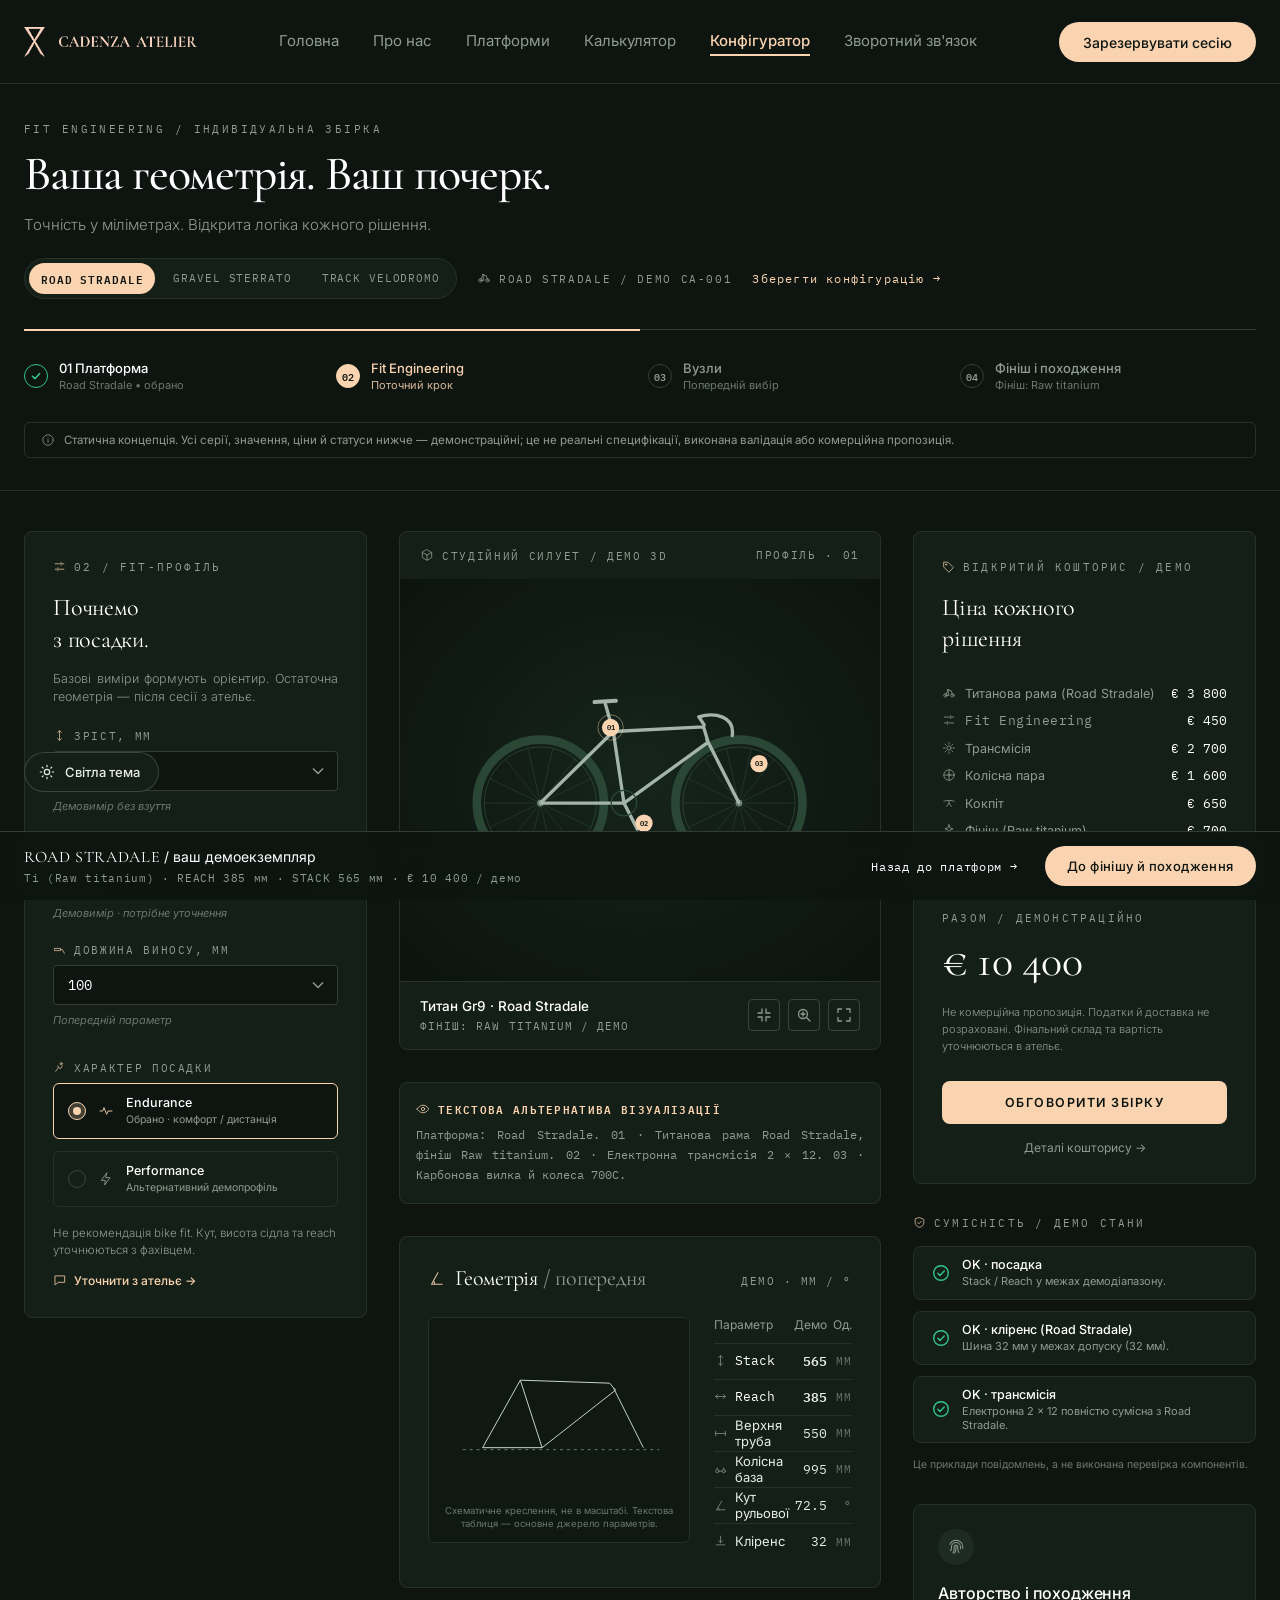
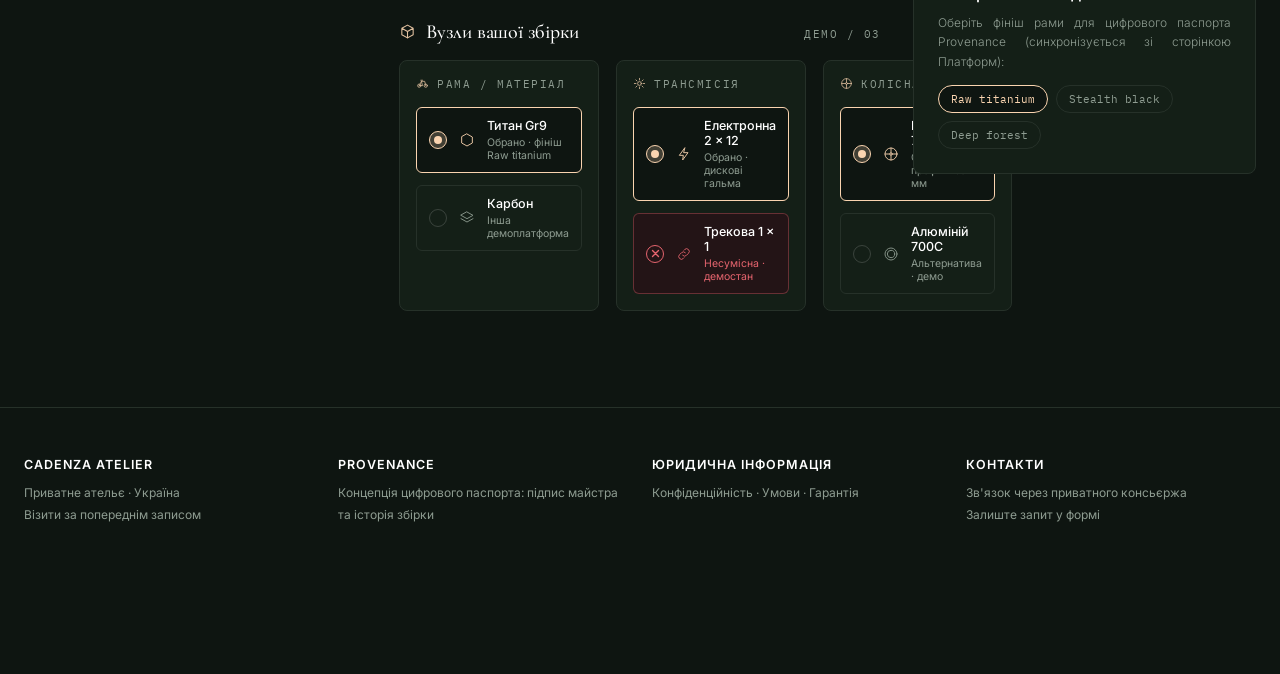
==== commit d803f11c: "Add files via upload" ====
--- a/Configurator.html
+++ b/Configurator.html
@@ -250,7 +250,8 @@
       <a href="index.html">Головна</a>
       <a href="pro_nas.html">Про нас</a>
       <a href="Platforms.html">Платформи</a>
-      <a href="Configurator.html" class="on" aria-current="page">Конфігуратор</a>
+      <a href="index.html#estimator" class="hover:text-[#FAD4B0] transition">Калькулятор</a>
+                    <a href="Configurator.html" class="on" aria-current="page">Конфігуратор</a>
       <a href="index.html#contact">Зворотний зв'язок</a>
     </nav>
     <a class="pill" href="index.html#booking">Зарезервувати сесію</a>
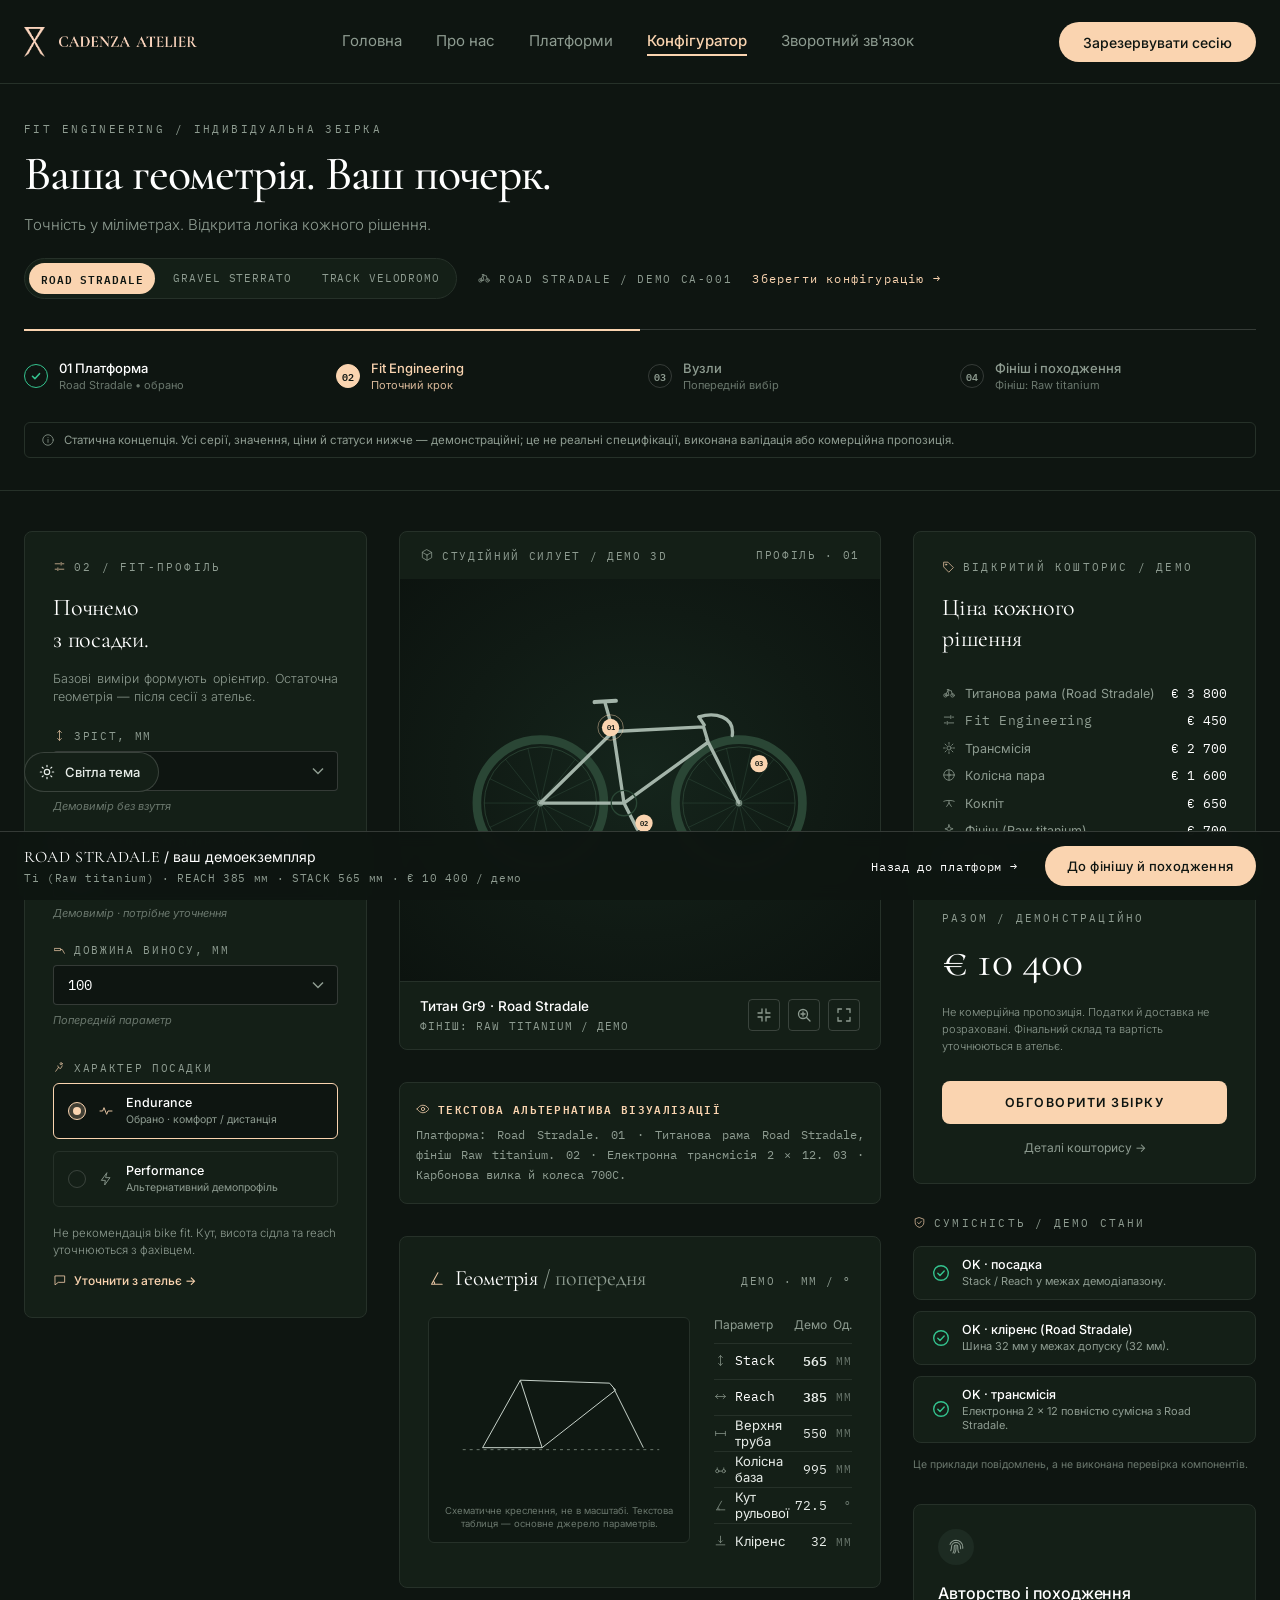
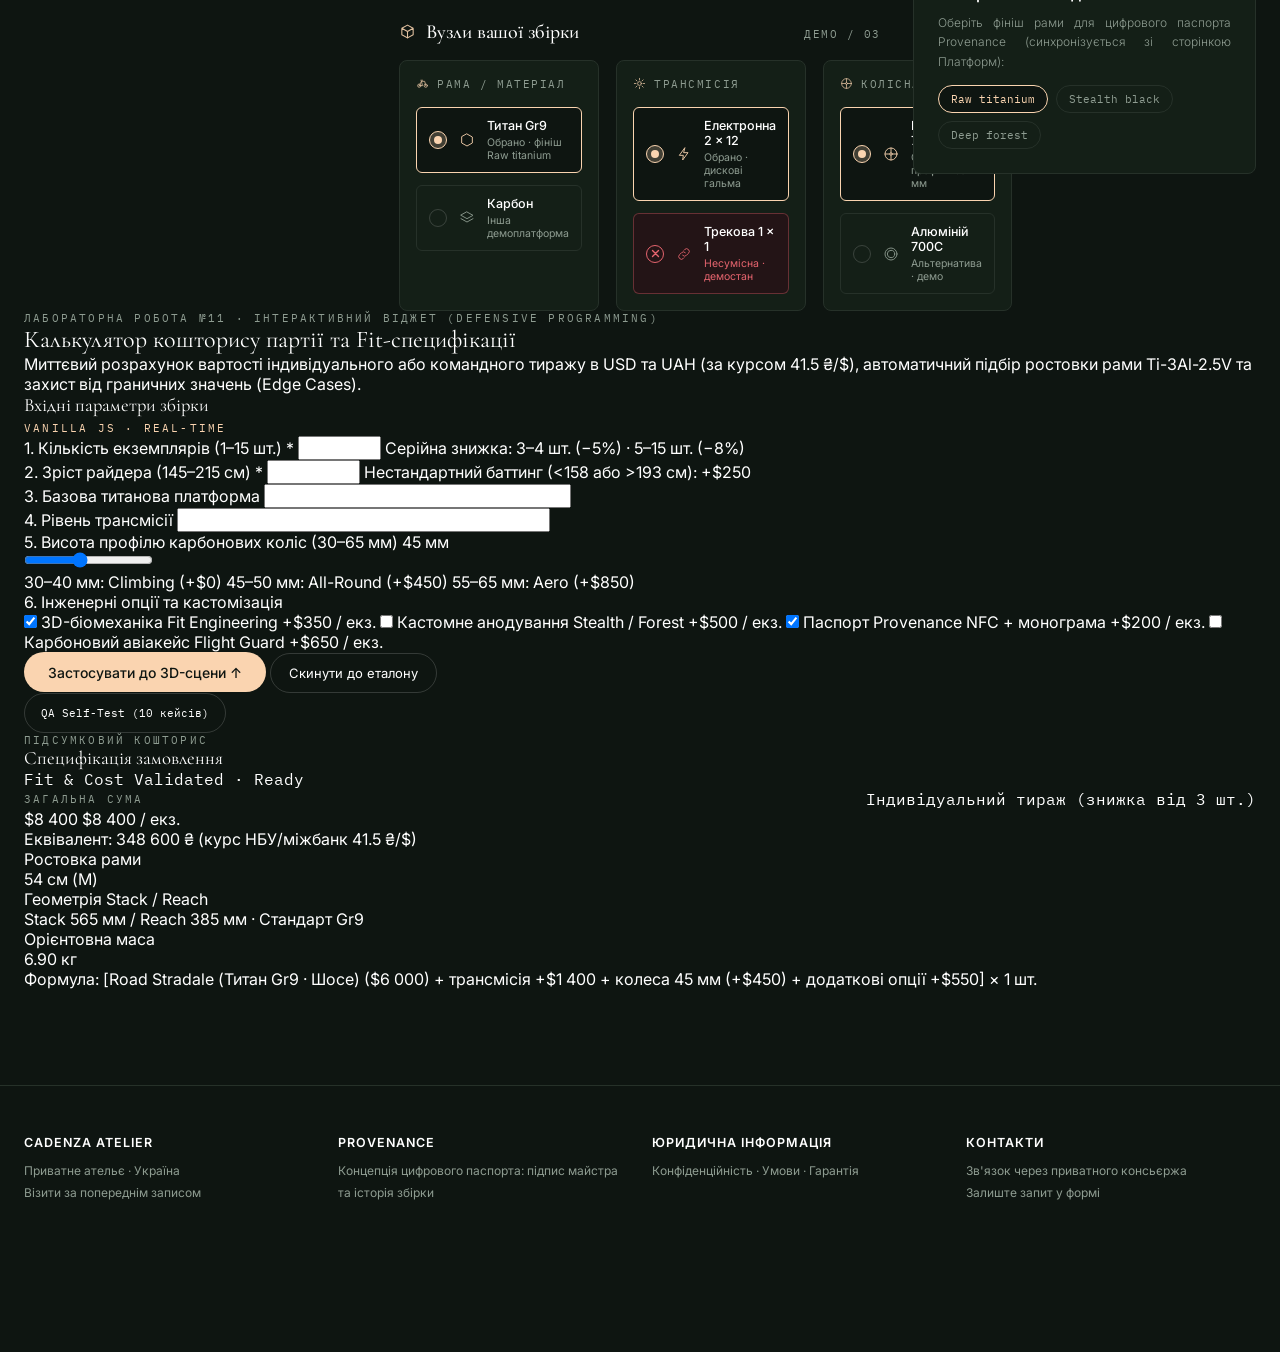
==== commit 2d69cbcd: "Add files via upload" ====
--- a/Configurator.html
+++ b/Configurator.html
@@ -250,8 +250,7 @@
       <a href="index.html">Головна</a>
       <a href="pro_nas.html">Про нас</a>
       <a href="Platforms.html">Платформи</a>
-      <a href="index.html#estimator" class="hover:text-[#FAD4B0] transition">Калькулятор</a>
-                    <a href="Configurator.html" class="on" aria-current="page">Конфігуратор</a>
+      <a href="Configurator.html" class="on" aria-current="page">Конфігуратор</a>
       <a href="index.html#contact">Зворотний зв'язок</a>
     </nav>
     <a class="pill" href="index.html#booking">Зарезервувати сесію</a>
@@ -428,6 +427,207 @@
     </div>
   </div>
 </section>
+
+<section class="wrap est-sec rv" id="estimator" aria-labelledby="estimatorTitle">
+  <div class="est-head">
+    <div>
+      <p class="kicker">Лабораторна робота №11 · Інтерактивний віджет (Defensive Programming)</p>
+      <h2 id="estimatorTitle">Калькулятор кошторису партії та Fit-специфікації</h2>
+    </div>
+    <p class="est-sub">
+      Миттєвий розрахунок вартості індивідуального або командного тиражу в USD та UAH (за курсом 41.5 ₴/$), автоматичний підбір ростовки рами Ti-3Al-2.5V та захист від граничних значень (Edge Cases).
+    </p>
+  </div>
+
+  <div class="est-grid">
+    <!-- Ліва картка: Параметри конфігурації -->
+    <div class="est-card">
+      <div class="est-card-top">
+        <h3>Вхідні параметри збірки</h3>
+        <span class="kicker" style="color:var(--accent)">Vanilla JS · Real-Time</span>
+      </div>
+
+      <!-- Глобальне повідомлення Defensive Guard -->
+      <div id="error-widget-global" class="est-global-err" role="alert" aria-live="polite" hidden></div>
+
+      <!-- Рядок 1: Кількість шасі та Зріст райдера -->
+      <div class="est-row-2">
+        <div class="est-field">
+          <label for="bikes-count" class="est-label">1. Кількість екземплярів (1–15 шт.) *</label>
+          <input
+            type="number"
+            id="bikes-count"
+            min="1"
+            max="15"
+            step="1"
+            value="1"
+            required
+            class="est-input"
+            aria-describedby="error-bikes"
+          >
+          <span class="est-hint">Серійна знижка: 3–4 шт. (−5%) · 5–15 шт. (−8%)</span>
+          <p id="error-bikes" hidden></p>
+        </div>
+
+        <div class="est-field">
+          <label for="rider-height" class="est-label">2. Зріст райдера (145–215 см) *</label>
+          <input
+            type="number"
+            id="rider-height"
+            min="145"
+            max="215"
+            step="1"
+            value="178"
+            required
+            class="est-input"
+            aria-describedby="error-height"
+          >
+          <span class="est-hint">Нестандартний баттинг (&lt;158 або &gt;193 см): +$250</span>
+          <p id="error-height" hidden></p>
+        </div>
+      </div>
+
+      <!-- Рядок 2: Платформа та Трансмісія -->
+      <div class="est-row-2">
+        <div class="est-field">
+          <label for="platform-type" class="est-label">3. Базова титанова платформа</label>
+          <select id="platform-type" class="est-input">
+            <option value="road" selected>Road Stradale (Титан Gr9 · $6 000)</option>
+            <option value="gravel">Gravel Sterrato (Титан Gr9 · $6 400)</option>
+            <option value="track">Track Velodromo (Титан Gr9 · $5 400)</option>
+          </select>
+        </div>
+
+        <div class="est-field">
+          <label for="drivetrain-tier" class="est-label">4. Рівень трансмісії</label>
+          <select id="drivetrain-tier" class="est-input">
+            <option value="mech">Mechanical Precision (+$0)</option>
+            <option value="elec" selected>Electronic Wireless Di2 / AXS (+$1 400)</option>
+            <option value="ceramic">Bespoke CeramicSpeed + Ti Cranks (+$2 200)</option>
+          </select>
+        </div>
+      </div>
+
+      <!-- Рядок 3: Профіль карбонових коліс -->
+      <div class="est-range-wrap">
+        <div class="est-range-head">
+          <label for="wheel-profile" class="est-label" style="margin-bottom:0">5. Висота профілю карбонових коліс (30–65 мм)</label>
+          <span id="wheel-profile-val" class="est-wheel-badge">45 мм</span>
+        </div>
+        <input
+          type="range"
+          id="wheel-profile"
+          min="30"
+          max="65"
+          step="5"
+          value="45"
+          class="est-range"
+        >
+        <div class="est-range-scale">
+          <span>30–40 мм: Climbing (+$0)</span>
+          <span>45–50 мм: All-Round (+$450)</span>
+          <span>55–65 мм: Aero (+$850)</span>
+        </div>
+      </div>
+
+      <!-- Рядок 4: Додаткові опції ательє -->
+      <div>
+        <span class="est-label">6. Інженерні опції та кастомізація</span>
+        <div class="est-opts-grid">
+          <label for="opt-fit" class="est-opt-item">
+            <input type="checkbox" id="opt-fit" checked>
+            <span>
+              <span class="est-opt-title">3D-біомеханіка Fit Engineering</span>
+              <span class="est-opt-price">+$350 / екз.</span>
+            </span>
+          </label>
+
+          <label for="opt-finish" class="est-opt-item">
+            <input type="checkbox" id="opt-finish">
+            <span>
+              <span class="est-opt-title">Кастомне анодування Stealth / Forest</span>
+              <span class="est-opt-price">+$500 / екз.</span>
+            </span>
+          </label>
+
+          <label for="opt-provenance" class="est-opt-item">
+            <input type="checkbox" id="opt-provenance" checked>
+            <span>
+              <span class="est-opt-title">Паспорт Provenance NFC + монограма</span>
+              <span class="est-opt-price">+$200 / екз.</span>
+            </span>
+          </label>
+
+          <label for="opt-case" class="est-opt-item">
+            <input type="checkbox" id="opt-case">
+            <span>
+              <span class="est-opt-title">Карбоновий авіакейс Flight Guard</span>
+              <span class="est-opt-price">+$650 / екз.</span>
+            </span>
+          </label>
+        </div>
+      </div>
+
+      <!-- Кнопки дій -->
+      <div class="est-actions">
+        <div class="est-actions-left">
+          <button type="button" id="widget-to-config" class="pill">
+            Застосувати до 3D-сцени ↑
+          </button>
+          <button type="button" id="widget-reset" class="ghost" style="height:40px;padding:0 18px;">
+            Скинути до еталону
+          </button>
+        </div>
+        <button type="button" id="widget-qa-btn" class="ghost" style="height:40px;padding:0 16px;font-family:var(--mono);font-size:11px;">
+          QA Self-Test (10 кейсів)
+        </button>
+      </div>
+    </div>
+
+    <!-- Права картка: Живе табло результатів -->
+    <div class="est-result-card">
+      <div class="est-card-top">
+        <div>
+          <p class="kicker">Підсумковий кошторис</p>
+          <h3>Специфікація замовлення</h3>
+        </div>
+        <span id="widget-status-pill" class="est-status-pill">Fit &amp; Cost Validated · Ready</span>
+      </div>
+
+      <div class="est-price-hero">
+        <div style="display:flex;align-items:center;justify-content:space-between;gap:8px;flex-wrap:wrap;">
+          <span class="kicker">Загальна сума</span>
+          <span id="discount-badge" class="est-status-pill">Індивідуальний тираж (знижка від 3 шт.)</span>
+        </div>
+        <div class="est-price-row">
+          <span id="total-price" class="est-total-usd">$8 400</span>
+          <span id="unit-price" class="est-unit-usd">$8 400 / екз.</span>
+        </div>
+        <p id="total-price-uah" class="est-total-uah">Еквівалент: 348 600 ₴ (курс НБУ/міжбанк 41.5 ₴/$)</p>
+      </div>
+
+      <div class="est-metrics-grid">
+        <div class="est-metric-card">
+          <p class="est-metric-lbl">Ростовка рами</p>
+          <p id="fit-frame-size" class="est-metric-val">54 (M · 173–180 см)</p>
+        </div>
+        <div class="est-metric-card">
+          <p class="est-metric-lbl">Геометрія Stack / Reach</p>
+          <p id="fit-geometry" class="est-metric-val">Stack 565 мм / Reach 385 мм</p>
+        </div>
+        <div class="est-metric-card">
+          <p class="est-metric-lbl">Орієнтовна маса</p>
+          <p id="est-weight" class="est-metric-val">6.90 кг</p>
+        </div>
+      </div>
+
+      <div class="est-breakdown-box">
+        <p id="widget-breakdown-text">Формула: [Road Stradale ($6 000) + трансмісія +$1 400 + колеса 45 мм (+$450) + додаткові опції +$550] × 1 шт.</p>
+      </div>
+    </div>
+  </div>
+</section>
+
 </main>
 
 <footer>
@@ -484,6 +684,7 @@
 </div>
 
 <script src="validation.js"></script>
+<script src="widget.js"></script>
 <script>
 /**
  * CADENZA Atelier — Інтерактивний конфігуратор (BikeConfigurator)
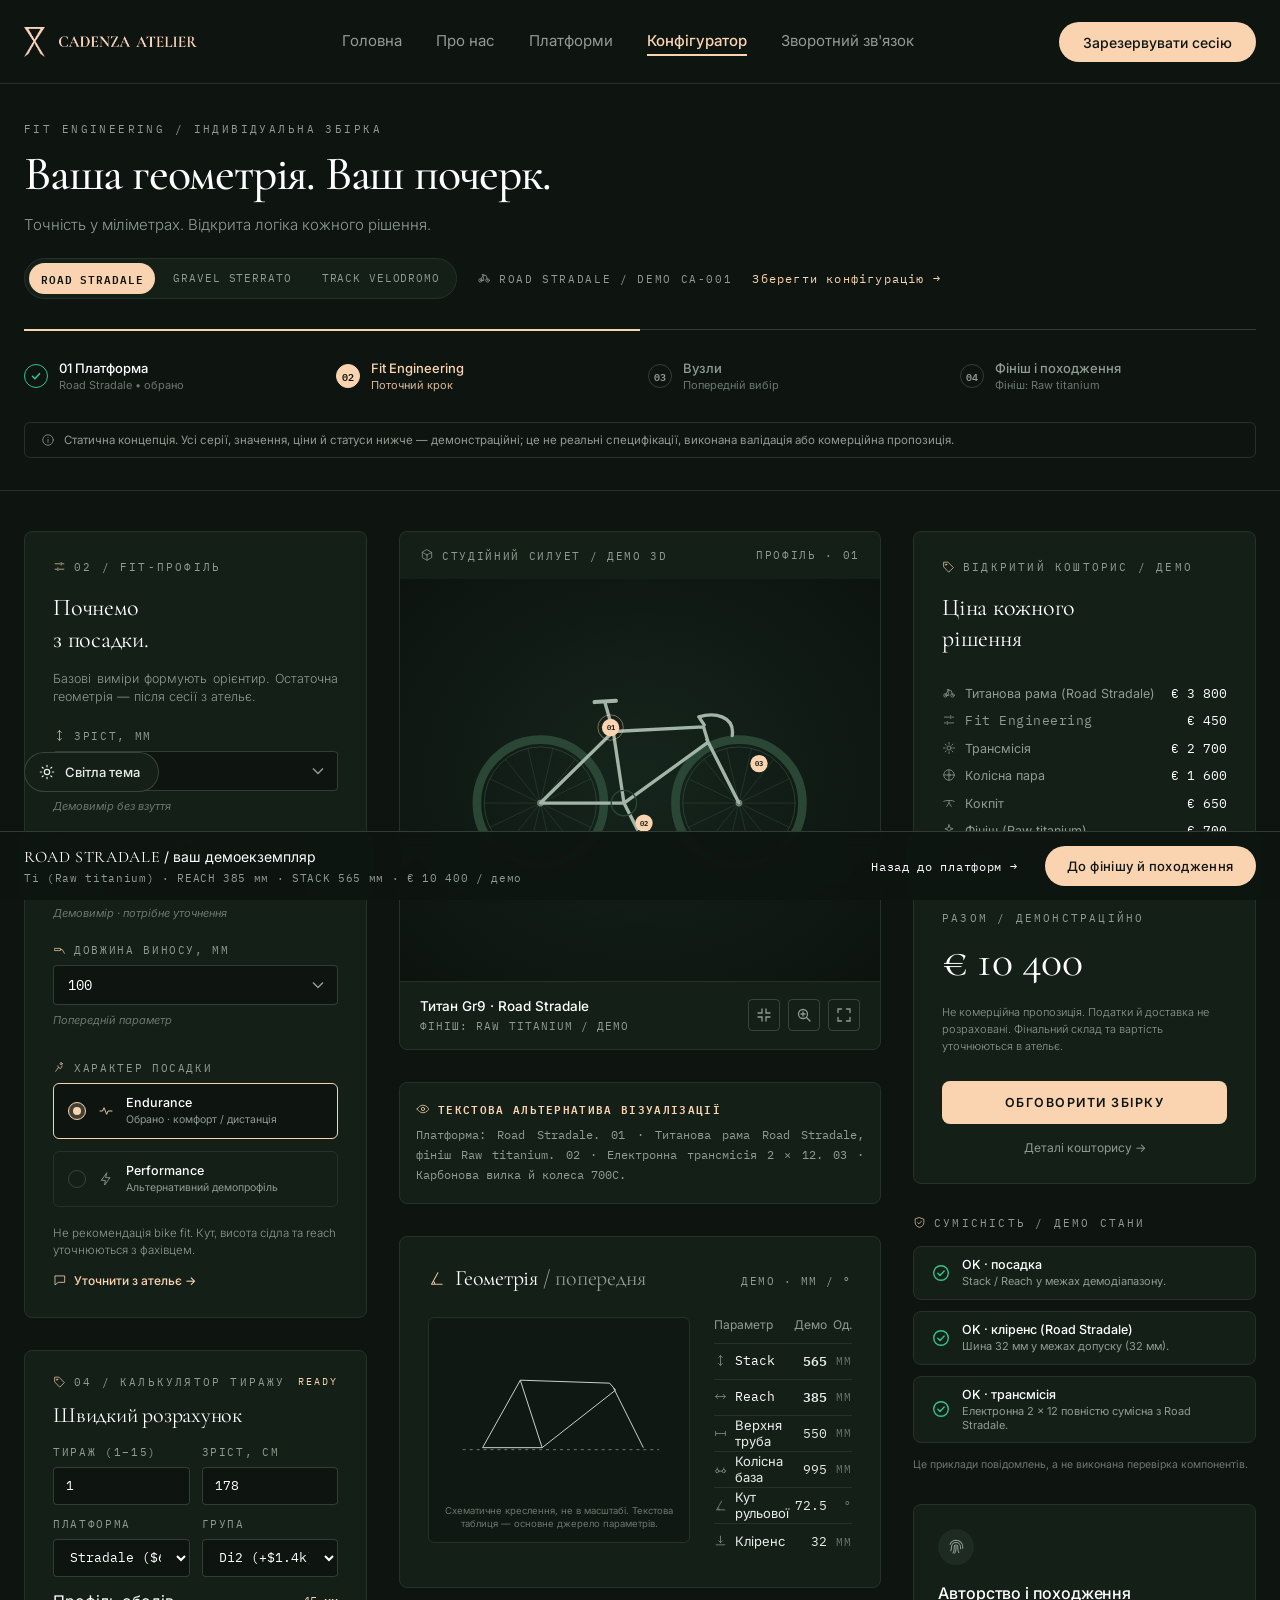
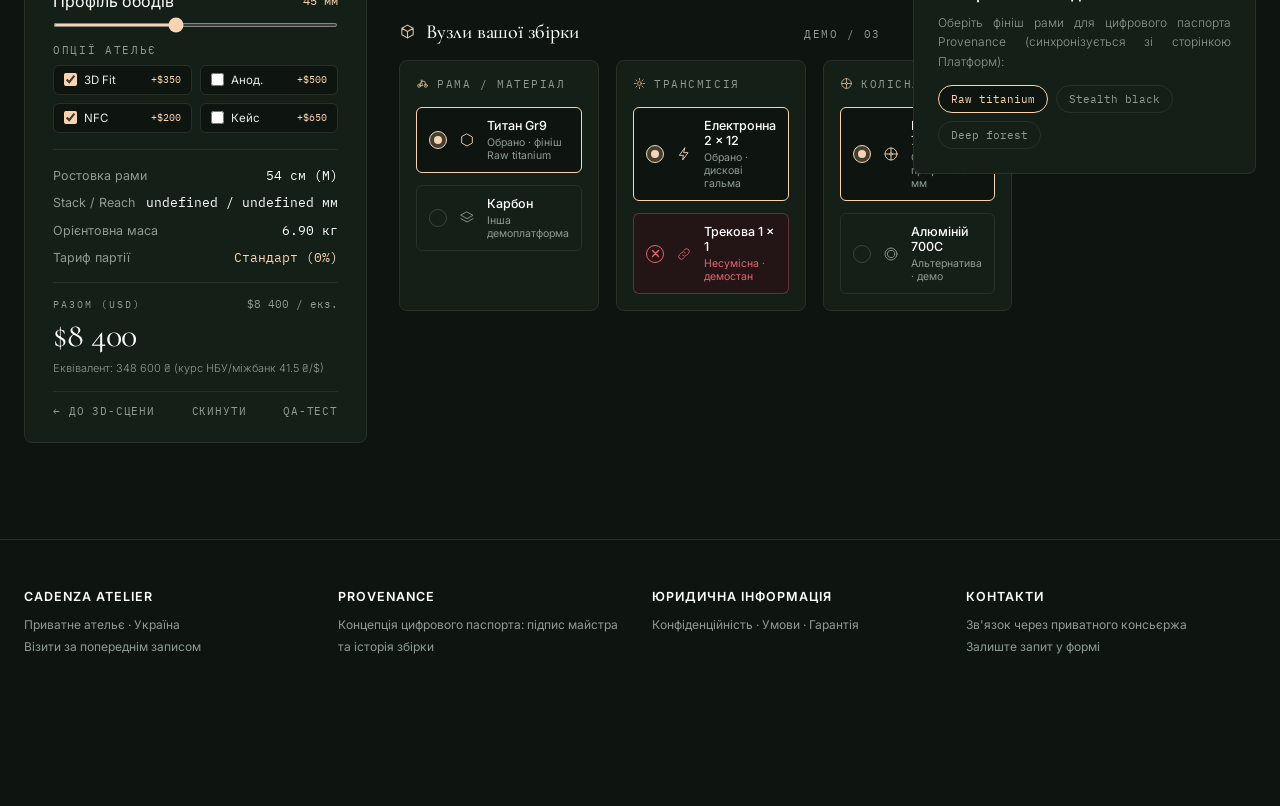
==== commit 70d832a6: "Add files via upload" ====
--- a/Configurator.html
+++ b/Configurator.html
@@ -228,6 +228,29 @@
   .dock-r { gap: 14px; }
   .back { display: none; }
 }
+
+/* Мінімальний вбудований калькулятор партії (#estimator у лівій колонці) */
+.est-mini { padding: 24px 28px; }
+.est-mini h2 { font-size: 22px; line-height: 28px; font-weight: 400; margin-top: 12px; letter-spacing: -0.01em; }
+.est-mini-grid { display: grid; grid-template-columns: 1fr 1fr; gap: 12px; margin-top: 16px; }
+.est-mini .field { margin-top: 0; }
+.est-mini .combo-input { padding: 0 12px; height: 38px; font-size: 13px; }
+.est-mini select.combo-input { cursor: pointer; appearance: auto; }
+.est-mini .combo-input.border-cf-error { border-color: var(--bad) !important; background: var(--bad-bg); }
+.est-mini .combo-input.border-amber-400 { border-color: var(--warn) !important; }
+.est-mini-range { width: 100%; accent-color: var(--accent); cursor: pointer; margin-top: 4px; height: 4px; }
+.est-mini-chips { display: grid; grid-template-columns: 1fr 1fr; gap: 8px; margin-top: 8px; }
+.est-chip { display: flex; align-items: center; gap: 7px; padding: 7px 10px; border: 1px solid var(--line); border-radius: 6px; background: var(--bg); font-size: 11.5px; color: var(--text); cursor: pointer; transition: border-color 0.2s; user-select: none; }
+.est-chip:hover { border-color: var(--accent); }
+.est-chip input { accent-color: var(--accent); width: 13px; height: 13px; margin: 0; flex: none; }
+.est-chip small { font-family: var(--mono); font-size: 10px; color: var(--accent); margin-left: auto; }
+.est-err-msg, .text-cf-error { font-family: var(--mono); font-size: 10.5px; color: var(--bad); margin-top: 4px; line-height: 1.35; }
+.text-amber-300 { font-family: var(--mono); font-size: 10.5px; color: var(--warn); margin-top: 4px; line-height: 1.35; }
+.est-global-alert { margin-top: 12px; padding: 8px 10px; border-radius: 6px; border: 1px solid var(--bad); background: var(--bad-bg); color: var(--bad); font-family: var(--mono); font-size: 11px; line-height: 1.4; }
+.est-mini-actions { display: flex; align-items: center; justify-content: space-between; margin-top: 14px; padding-top: 12px; border-top: 1px solid var(--line); }
+.est-mini-actions button { font-family: var(--mono); font-size: 10.5px; letter-spacing: 0.08em; text-transform: uppercase; color: var(--muted); transition: color 0.2s; }
+.est-mini-actions button:hover { color: var(--accent); }
+
 </style>
 <script src="theme.js"></script>
 </head>
@@ -331,6 +354,89 @@
       <p class="note">Не рекомендація bike fit. Кут, висота сідла та reach уточнюються з фахівцем.</p>
       <button class="lnk" type="button" data-modal="Уточнення посадки"><svg class="ico" aria-hidden="true" focusable="false"><use href="#i-chat"/></svg>Уточнити з ательє →</button>
     </div>
+
+    <div class="card est-mini rv" id="estimator">
+      <div style="display:flex;justify-content:space-between;align-items:center;gap:8px;">
+        <p class="kicker"><svg class="ico" aria-hidden="true" focusable="false"><use href="#i-tag"/></svg>04 / Калькулятор тиражу</p>
+        <span id="widget-status-pill" class="kicker" style="color:var(--accent);font-size:10px;">Ready</span>
+      </div>
+      <h2>Швидкий розрахунок</h2>
+
+      <div id="error-widget-global" class="est-global-alert" role="alert" aria-live="polite" hidden></div>
+
+      <div class="est-mini-grid">
+        <div class="field">
+          <label for="bikes-count">Тираж (1–15)</label>
+          <input class="combo-input" id="bikes-count" type="number" min="1" max="15" step="1" value="1" required>
+          <p id="error-bikes" class="est-err-msg" hidden></p>
+        </div>
+        <div class="field">
+          <label for="rider-height">Зріст, см</label>
+          <input class="combo-input" id="rider-height" type="number" min="145" max="215" step="1" value="178" required>
+          <p id="error-height" class="est-err-msg" hidden></p>
+        </div>
+      </div>
+
+      <div class="est-mini-grid" style="margin-top:12px;">
+        <div class="field">
+          <label for="platform-type">Платформа</label>
+          <select class="combo-input" id="platform-type">
+            <option value="road" selected>Stradale ($6k)</option>
+            <option value="gravel">Sterrato ($6.4k)</option>
+            <option value="track">Velodromo ($5.4k)</option>
+          </select>
+        </div>
+        <div class="field">
+          <label for="drivetrain-tier">Група</label>
+          <select class="combo-input" id="drivetrain-tier">
+            <option value="mech">Mech (+$0)</option>
+            <option value="elec" selected>Di2 (+$1.4k)</option>
+            <option value="ceramic">Ceramic (+$2.2k)</option>
+          </select>
+        </div>
+      </div>
+
+      <div class="field" style="margin-top:14px;">
+        <div style="display:flex;justify-content:space-between;align-items:center;">
+          <label for="wheel-profile" style="margin-bottom:0;">Профіль ободів</label>
+          <span id="wheel-profile-val" class="mono" style="font-size:11.5px;color:var(--accent);">45 мм</span>
+        </div>
+        <input type="range" id="wheel-profile" min="30" max="65" step="5" value="45" class="est-mini-range">
+      </div>
+
+      <div class="field" style="margin-top:12px;">
+        <span class="lbl">Опції ательє</span>
+        <div class="est-mini-chips">
+          <label class="est-chip" for="opt-fit"><input type="checkbox" id="opt-fit" checked><span>3D Fit</span><small>+$350</small></label>
+          <label class="est-chip" for="opt-finish"><input type="checkbox" id="opt-finish"><span>Анод.</span><small>+$500</small></label>
+          <label class="est-chip" for="opt-provenance"><input type="checkbox" id="opt-provenance" checked><span>NFC</span><small>+$200</small></label>
+          <label class="est-chip" for="opt-case"><input type="checkbox" id="opt-case"><span>Кейс</span><small>+$650</small></label>
+        </div>
+      </div>
+
+      <div class="lines" style="margin-top:16px;padding-top:12px;border-top:1px solid var(--line);">
+        <div><span>Ростовка рами</span><span id="fit-frame-size">54 см (M)</span></div>
+        <div><span>Stack / Reach</span><span id="fit-geometry">565 / 385 мм</span></div>
+        <div><span>Орієнтовна маса</span><span id="est-weight">6.90 кг</span></div>
+        <div class="chg"><span>Тариф партії</span><span id="discount-badge">0%</span></div>
+      </div>
+
+      <div class="sum" style="margin-top:10px;padding-top:14px;">
+        <div style="display:flex;justify-content:space-between;align-items:baseline;">
+          <p class="kicker" style="font-size:10px;">Разом (USD)</p>
+          <span id="unit-price" class="mono" style="font-size:11px;color:var(--muted);">$8 400 / екз.</span>
+        </div>
+        <div class="total" id="total-price" style="font-size:34px;margin-top:6px;">$8 400</div>
+        <p class="disc" id="total-price-uah" style="margin-top:6px;">Еквівалент: 348 600 ₴</p>
+        <p id="widget-breakdown-text" hidden></p>
+      </div>
+
+      <div class="est-mini-actions">
+        <button type="button" id="widget-to-config">← До 3D-сцени</button>
+        <button type="button" id="widget-reset">Скинути</button>
+        <button type="button" id="widget-qa-btn">QA-тест</button>
+      </div>
+    </div>
   </div>
 
   <!-- CENTER -->
@@ -427,207 +533,6 @@
     </div>
   </div>
 </section>
-
-<section class="wrap est-sec rv" id="estimator" aria-labelledby="estimatorTitle">
-  <div class="est-head">
-    <div>
-      <p class="kicker">Лабораторна робота №11 · Інтерактивний віджет (Defensive Programming)</p>
-      <h2 id="estimatorTitle">Калькулятор кошторису партії та Fit-специфікації</h2>
-    </div>
-    <p class="est-sub">
-      Миттєвий розрахунок вартості індивідуального або командного тиражу в USD та UAH (за курсом 41.5 ₴/$), автоматичний підбір ростовки рами Ti-3Al-2.5V та захист від граничних значень (Edge Cases).
-    </p>
-  </div>
-
-  <div class="est-grid">
-    <!-- Ліва картка: Параметри конфігурації -->
-    <div class="est-card">
-      <div class="est-card-top">
-        <h3>Вхідні параметри збірки</h3>
-        <span class="kicker" style="color:var(--accent)">Vanilla JS · Real-Time</span>
-      </div>
-
-      <!-- Глобальне повідомлення Defensive Guard -->
-      <div id="error-widget-global" class="est-global-err" role="alert" aria-live="polite" hidden></div>
-
-      <!-- Рядок 1: Кількість шасі та Зріст райдера -->
-      <div class="est-row-2">
-        <div class="est-field">
-          <label for="bikes-count" class="est-label">1. Кількість екземплярів (1–15 шт.) *</label>
-          <input
-            type="number"
-            id="bikes-count"
-            min="1"
-            max="15"
-            step="1"
-            value="1"
-            required
-            class="est-input"
-            aria-describedby="error-bikes"
-          >
-          <span class="est-hint">Серійна знижка: 3–4 шт. (−5%) · 5–15 шт. (−8%)</span>
-          <p id="error-bikes" hidden></p>
-        </div>
-
-        <div class="est-field">
-          <label for="rider-height" class="est-label">2. Зріст райдера (145–215 см) *</label>
-          <input
-            type="number"
-            id="rider-height"
-            min="145"
-            max="215"
-            step="1"
-            value="178"
-            required
-            class="est-input"
-            aria-describedby="error-height"
-          >
-          <span class="est-hint">Нестандартний баттинг (&lt;158 або &gt;193 см): +$250</span>
-          <p id="error-height" hidden></p>
-        </div>
-      </div>
-
-      <!-- Рядок 2: Платформа та Трансмісія -->
-      <div class="est-row-2">
-        <div class="est-field">
-          <label for="platform-type" class="est-label">3. Базова титанова платформа</label>
-          <select id="platform-type" class="est-input">
-            <option value="road" selected>Road Stradale (Титан Gr9 · $6 000)</option>
-            <option value="gravel">Gravel Sterrato (Титан Gr9 · $6 400)</option>
-            <option value="track">Track Velodromo (Титан Gr9 · $5 400)</option>
-          </select>
-        </div>
-
-        <div class="est-field">
-          <label for="drivetrain-tier" class="est-label">4. Рівень трансмісії</label>
-          <select id="drivetrain-tier" class="est-input">
-            <option value="mech">Mechanical Precision (+$0)</option>
-            <option value="elec" selected>Electronic Wireless Di2 / AXS (+$1 400)</option>
-            <option value="ceramic">Bespoke CeramicSpeed + Ti Cranks (+$2 200)</option>
-          </select>
-        </div>
-      </div>
-
-      <!-- Рядок 3: Профіль карбонових коліс -->
-      <div class="est-range-wrap">
-        <div class="est-range-head">
-          <label for="wheel-profile" class="est-label" style="margin-bottom:0">5. Висота профілю карбонових коліс (30–65 мм)</label>
-          <span id="wheel-profile-val" class="est-wheel-badge">45 мм</span>
-        </div>
-        <input
-          type="range"
-          id="wheel-profile"
-          min="30"
-          max="65"
-          step="5"
-          value="45"
-          class="est-range"
-        >
-        <div class="est-range-scale">
-          <span>30–40 мм: Climbing (+$0)</span>
-          <span>45–50 мм: All-Round (+$450)</span>
-          <span>55–65 мм: Aero (+$850)</span>
-        </div>
-      </div>
-
-      <!-- Рядок 4: Додаткові опції ательє -->
-      <div>
-        <span class="est-label">6. Інженерні опції та кастомізація</span>
-        <div class="est-opts-grid">
-          <label for="opt-fit" class="est-opt-item">
-            <input type="checkbox" id="opt-fit" checked>
-            <span>
-              <span class="est-opt-title">3D-біомеханіка Fit Engineering</span>
-              <span class="est-opt-price">+$350 / екз.</span>
-            </span>
-          </label>
-
-          <label for="opt-finish" class="est-opt-item">
-            <input type="checkbox" id="opt-finish">
-            <span>
-              <span class="est-opt-title">Кастомне анодування Stealth / Forest</span>
-              <span class="est-opt-price">+$500 / екз.</span>
-            </span>
-          </label>
-
-          <label for="opt-provenance" class="est-opt-item">
-            <input type="checkbox" id="opt-provenance" checked>
-            <span>
-              <span class="est-opt-title">Паспорт Provenance NFC + монограма</span>
-              <span class="est-opt-price">+$200 / екз.</span>
-            </span>
-          </label>
-
-          <label for="opt-case" class="est-opt-item">
-            <input type="checkbox" id="opt-case">
-            <span>
-              <span class="est-opt-title">Карбоновий авіакейс Flight Guard</span>
-              <span class="est-opt-price">+$650 / екз.</span>
-            </span>
-          </label>
-        </div>
-      </div>
-
-      <!-- Кнопки дій -->
-      <div class="est-actions">
-        <div class="est-actions-left">
-          <button type="button" id="widget-to-config" class="pill">
-            Застосувати до 3D-сцени ↑
-          </button>
-          <button type="button" id="widget-reset" class="ghost" style="height:40px;padding:0 18px;">
-            Скинути до еталону
-          </button>
-        </div>
-        <button type="button" id="widget-qa-btn" class="ghost" style="height:40px;padding:0 16px;font-family:var(--mono);font-size:11px;">
-          QA Self-Test (10 кейсів)
-        </button>
-      </div>
-    </div>
-
-    <!-- Права картка: Живе табло результатів -->
-    <div class="est-result-card">
-      <div class="est-card-top">
-        <div>
-          <p class="kicker">Підсумковий кошторис</p>
-          <h3>Специфікація замовлення</h3>
-        </div>
-        <span id="widget-status-pill" class="est-status-pill">Fit &amp; Cost Validated · Ready</span>
-      </div>
-
-      <div class="est-price-hero">
-        <div style="display:flex;align-items:center;justify-content:space-between;gap:8px;flex-wrap:wrap;">
-          <span class="kicker">Загальна сума</span>
-          <span id="discount-badge" class="est-status-pill">Індивідуальний тираж (знижка від 3 шт.)</span>
-        </div>
-        <div class="est-price-row">
-          <span id="total-price" class="est-total-usd">$8 400</span>
-          <span id="unit-price" class="est-unit-usd">$8 400 / екз.</span>
-        </div>
-        <p id="total-price-uah" class="est-total-uah">Еквівалент: 348 600 ₴ (курс НБУ/міжбанк 41.5 ₴/$)</p>
-      </div>
-
-      <div class="est-metrics-grid">
-        <div class="est-metric-card">
-          <p class="est-metric-lbl">Ростовка рами</p>
-          <p id="fit-frame-size" class="est-metric-val">54 (M · 173–180 см)</p>
-        </div>
-        <div class="est-metric-card">
-          <p class="est-metric-lbl">Геометрія Stack / Reach</p>
-          <p id="fit-geometry" class="est-metric-val">Stack 565 мм / Reach 385 мм</p>
-        </div>
-        <div class="est-metric-card">
-          <p class="est-metric-lbl">Орієнтовна маса</p>
-          <p id="est-weight" class="est-metric-val">6.90 кг</p>
-        </div>
-      </div>
-
-      <div class="est-breakdown-box">
-        <p id="widget-breakdown-text">Формула: [Road Stradale ($6 000) + трансмісія +$1 400 + колеса 45 мм (+$450) + додаткові опції +$550] × 1 шт.</p>
-      </div>
-    </div>
-  </div>
-</section>
-
 </main>
 
 <footer>
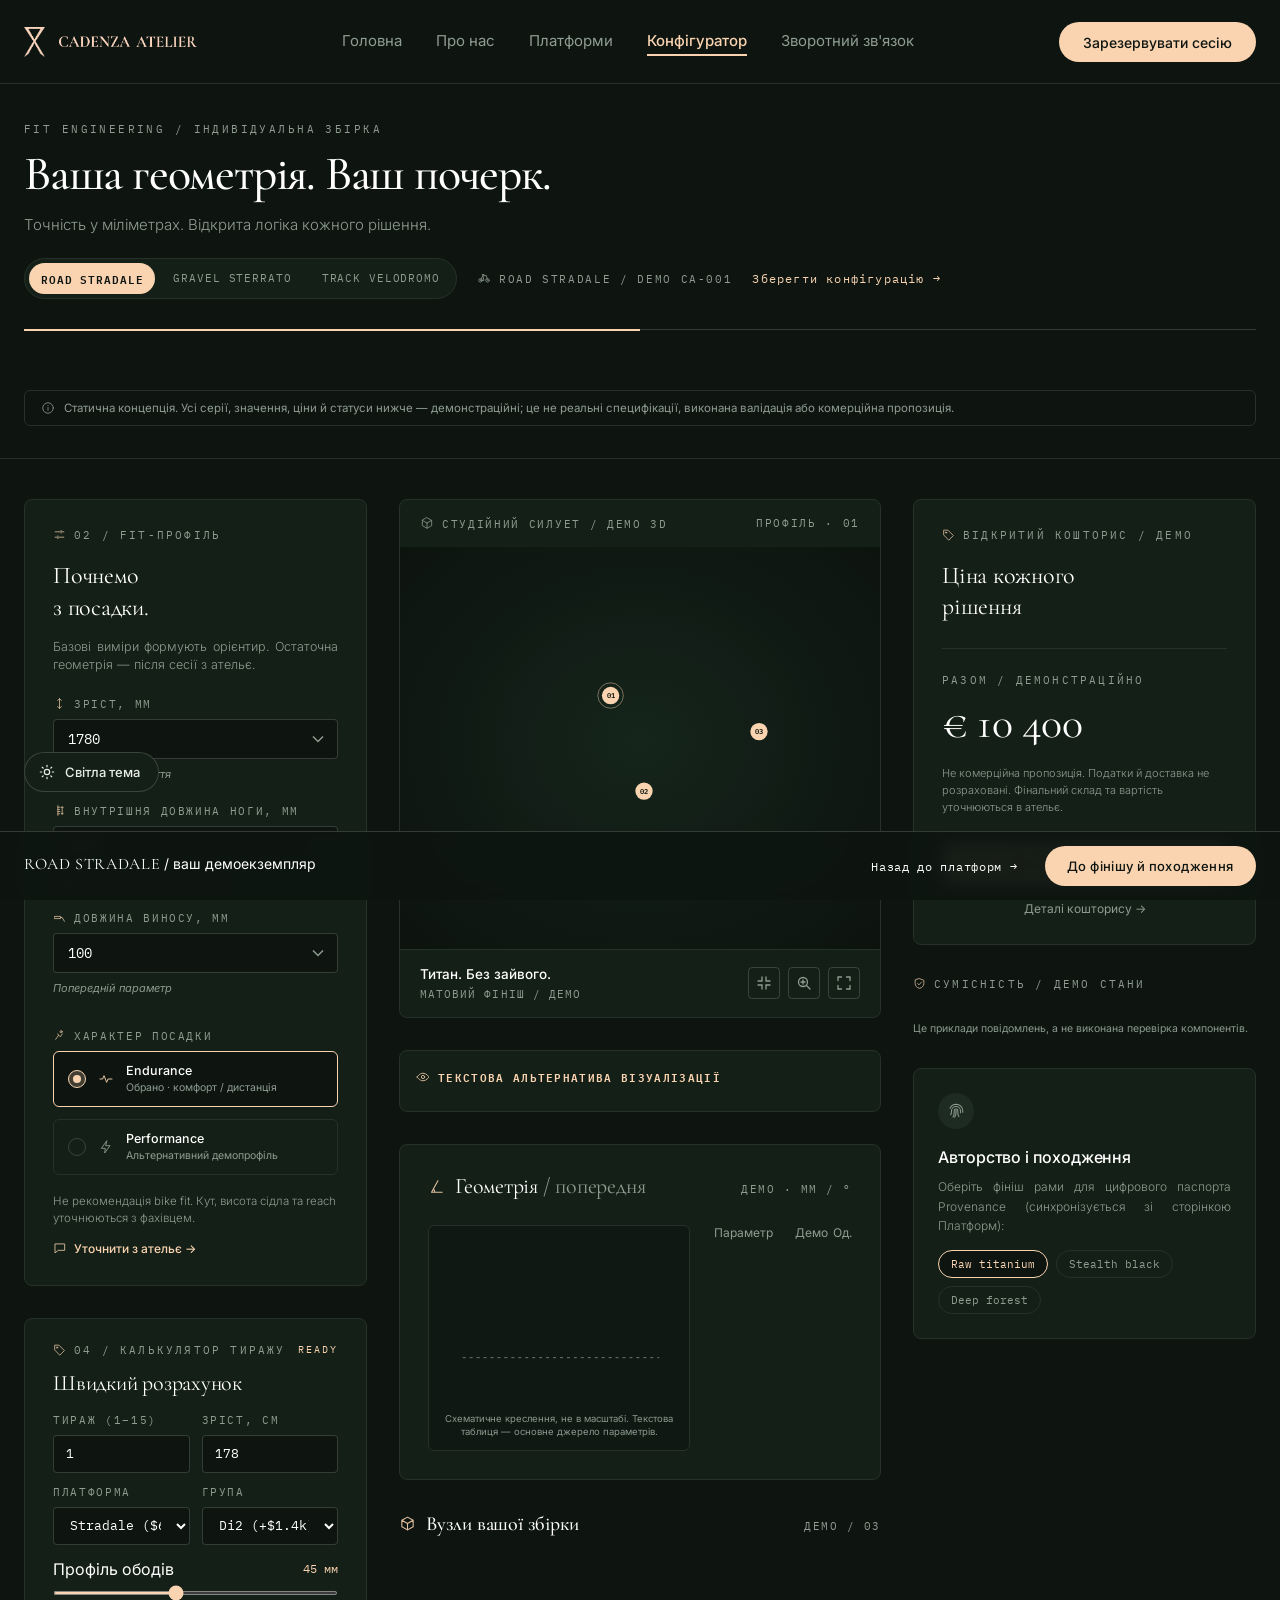
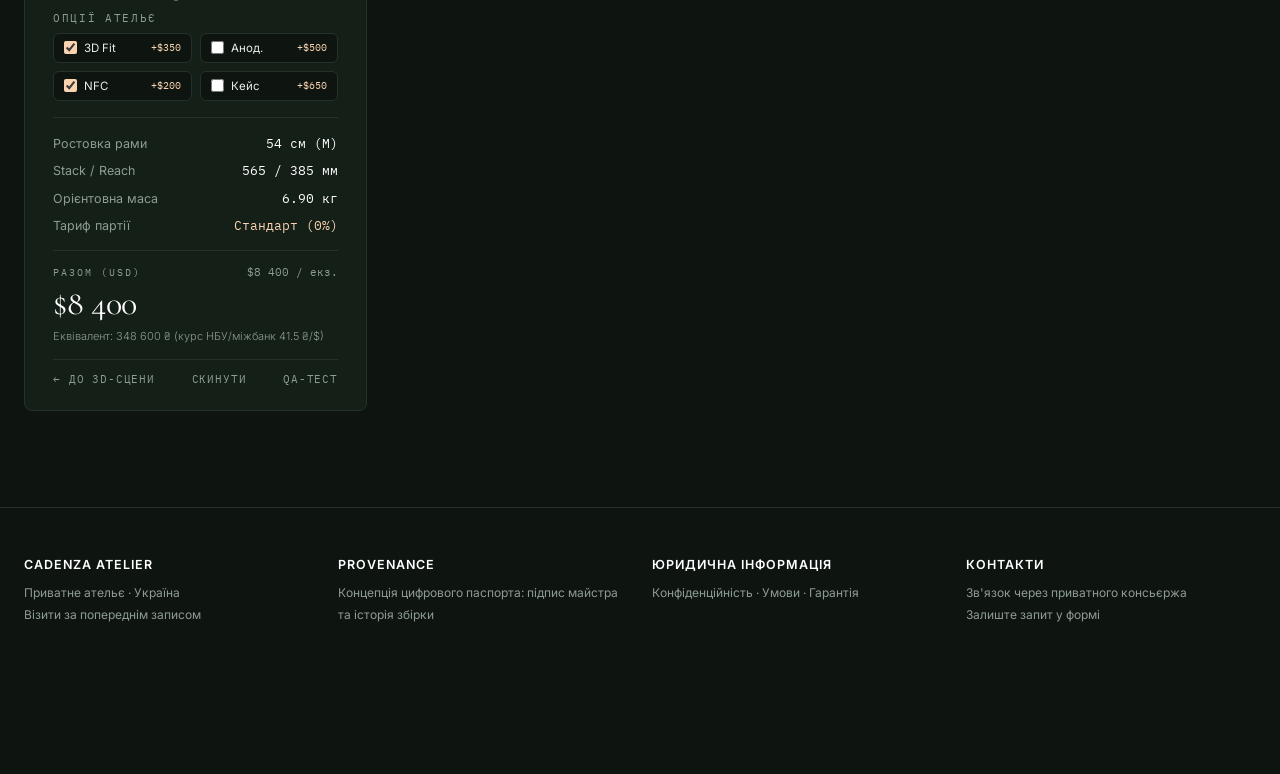
==== commit db2bfccf: "Add files via upload" ====
--- a/Configurator.html
+++ b/Configurator.html
@@ -3,14 +3,25 @@
 <head>
 <meta charset="utf-8">
 <meta name="viewport" content="width=device-width, initial-scale=1.0">
+<meta name="description" content="Інтерактивний 3D-конфігуратор та калькулятор кошторису CADENZA Atelier. Підберіть геометрію рами за зростом, трансмісію, колеса та розрахуйте вартість збірки.">
+<meta name="theme-color" content="#0E1511">
+<link rel="canonical" href="https://oleks11koval.github.io/CadenzaAtelier/Configurator.html">
+<meta property="og:type" content="website">
+<meta property="og:locale" content="uk_UA">
+<meta property="og:site_name" content="CADENZA Atelier">
+<meta property="og:title" content="Конфігуратор — CADENZA Atelier">
+<meta property="og:description" content="Інтерактивний 3D-конфігуратор та калькулятор кошторису CADENZA Atelier. Підберіть геометрію рами за зростом, трансмісію, колеса та розрахуйте вартість збірки.">
+<meta property="og:url" content="https://oleks11koval.github.io/CadenzaAtelier/Configurator.html">
+<meta name="twitter:card" content="summary_large_image">
+<meta name="twitter:title" content="Конфігуратор — CADENZA Atelier">
+<meta name="twitter:description" content="Інтерактивний 3D-конфігуратор та калькулятор кошторису CADENZA Atelier. Підберіть геометрію рами за зростом, трансмісію, колеса та розрахуйте вартість збірки.">
 <title>Конфігуратор — Cadenza Atelier</title>
   <link id="cadenzaFaviconMain" rel="icon" type="image/png" href="[data-uri]">
-  <link rel="icon" type="image/png" href="[data-uri]" media="(prefers-color-scheme: light)">
-  <link rel="icon" type="image/png" href="[data-uri]" media="(prefers-color-scheme: dark)">
   <link rel="apple-touch-icon" href="[data-uri]">
 <link rel="preconnect" href="https://fonts.googleapis.com">
 <link rel="preconnect" href="https://fonts.gstatic.com" crossorigin>
 <link href="https://fonts.googleapis.com/css2?family=Cormorant+Garamond:wght@400;500;600&family=IBM+Plex+Mono:wght@400;500;600&family=Inter:wght@300;400;500;600&display=swap" rel="stylesheet">
+<script>try{if(localStorage.getItem('cadenza_theme')==='light')document.documentElement.setAttribute('data-theme','light');}catch(e){}</script>
 <link rel="stylesheet" href="theme.css">
 <style>
 /* ===== Специфічні стилі сторінки «Конфігуратор» (Configurator.html) ===== */
@@ -21,7 +32,7 @@
 .ico { width: 14px; height: 14px; flex: none; fill: none; stroke: currentColor; stroke-width: 1.5; stroke-linecap: round; stroke-linejoin: round; vertical-align: -2px; margin-right: 8px; opacity: 0.9; }
 .kicker .ico, .field > label .ico, .lbl .ico { width: 13px; height: 13px; vertical-align: -2px; color: var(--accent); opacity: 0.85; }
 .geo-h h3 .ico, .sec-h h3 .ico { width: 17px; height: 17px; vertical-align: -2px; color: var(--accent); opacity: 0.9; margin-right: 10px; }
-.alt h4 .ico { color: var(--accent); }
+.alt h4, .alt h3.alt-heading .ico { color: var(--accent); }
 .opt .oi { display: grid; place-items: center; flex: none; color: var(--muted); transition: color 0.2s; }
 .opt .oi .ico { width: 16px; height: 16px; margin: 0; vertical-align: 0; }
 .opt[aria-checked="true"] .oi { color: var(--accent); }
@@ -129,7 +140,7 @@
 #overlay { opacity: 0; transition: opacity 0.35s; }
 .v-stage.prof2 #overlay { opacity: 1; }
 .alt { padding: 16px 16px 18px; }
-.alt h4 { font-family: var(--mono); font-size: 11px; letter-spacing: 0.12em; font-weight: 600; text-transform: uppercase; color: var(--accent); }
+.alt h4, .alt h3.alt-heading { font-family: var(--mono); font-size: 11px; letter-spacing: 0.12em; font-weight: 600; text-transform: uppercase; color: var(--accent); }
 .alt p { font-family: var(--mono); font-size: 11.5px; line-height: 20px; color: var(--muted); margin-top: 7px; }
 
 /* Геометрія */
@@ -252,21 +263,22 @@
 .est-mini-actions button:hover { color: var(--accent); }
 
 </style>
-<script src="theme.js"></script>
+<script src="theme.js" defer></script>
 </head>
 <body>
+<a class="skip-link" href="#main-content">Перейти до основного вмісту</a>
 <svg width="0" height="0" style="position:absolute" aria-hidden="true" focusable="false"><defs><symbol id="i-ruler-v" viewBox="0 0 24 24"><path d="M12 3v18M8.5 6.5L12 3l3.5 3.5M8.5 17.5L12 21l3.5-3.5"/></symbol><symbol id="i-leg" viewBox="0 0 24 24"><path d="M9 3v18M9 6h4M9 10h3M9 14h4M9 18h3M17 5v14M15 7l2-2 2 2M15 17l2 2 2-2"/></symbol><symbol id="i-stem" viewBox="0 0 24 24"><path d="M3 10h11v4H3zM14 12h3l4 7"/></symbol><symbol id="i-sliders" viewBox="0 0 24 24"><path d="M4 7h9M17 7h3M4 17h3M11 17h9M15 4.5v5M9 14.5v5"/></symbol><symbol id="i-posture" viewBox="0 0 24 24"><circle cx="15" cy="5" r="2"/><path d="M5 19l5-7 4 2 3-5M10 12l-1-3"/></symbol><symbol id="i-pulse" viewBox="0 0 24 24"><path d="M3 12h4l2-5 4 10 2-5h6"/></symbol><symbol id="i-bolt" viewBox="0 0 24 24"><path d="M13 3L5 14h6l-1 7 8-11h-6z"/></symbol><symbol id="i-hex" viewBox="0 0 24 24"><path d="M12 3l8 4.5v9L12 21l-8-4.5v-9z"/></symbol><symbol id="i-layers" viewBox="0 0 24 24"><path d="M12 3l9 5-9 5-9-5zM3 13l9 5 9-5"/></symbol><symbol id="i-gear" viewBox="0 0 24 24"><circle cx="12" cy="12" r="3.5"/><path d="M12 2.5v3M12 18.5v3M2.5 12h3M18.5 12h3M5.3 5.3l2.1 2.1M16.6 16.6l2.1 2.1M5.3 18.7l2.1-2.1M16.6 7.4l2.1-2.1"/></symbol><symbol id="i-link" viewBox="0 0 24 24"><path d="M10 14a4 4 0 005.7 0l3-3a4 4 0 00-5.7-5.7l-1 1M14 10a4 4 0 00-5.7 0l-3 3a4 4 0 005.7 5.7l1-1"/></symbol><symbol id="i-wheel" viewBox="0 0 24 24"><circle cx="12" cy="12" r="9"/><circle cx="12" cy="12" r="1.8"/><path d="M12 3v7.2M12 13.8V21M3 12h7.2M13.8 12H21"/></symbol><symbol id="i-rim" viewBox="0 0 24 24"><circle cx="12" cy="12" r="9"/><circle cx="12" cy="12" r="5.5"/></symbol><symbol id="i-frame" viewBox="0 0 24 24"><circle cx="6" cy="16" r="3"/><circle cx="18" cy="16" r="3"/><path d="M6 16l4-8h6l2 8M10 8L12 16h-6M9 6h3"/></symbol><symbol id="i-cockpit" viewBox="0 0 24 24"><path d="M3 9c3-2 15-2 18 0M12 8v4M12 12l-4 6M12 12l4 6"/></symbol><symbol id="i-spark" viewBox="0 0 24 24"><path d="M12 3l1.8 5.2L19 10l-5.2 1.8L12 17l-1.8-5.2L5 10l5.2-1.8z"/></symbol><symbol id="i-wrench" viewBox="0 0 24 24"><path d="M14.7 6.3a4 4 0 00-5.4 5.4L3 18l3 3 6.3-6.3a4 4 0 005.4-5.4l-2.4 2.4-2.6-.6-.6-2.6z"/></symbol><symbol id="i-reach" viewBox="0 0 24 24"><path d="M3 12h18M7 8l-4 4 4 4M17 8l4 4-4 4"/></symbol><symbol id="i-tt" viewBox="0 0 24 24"><path d="M3 12h18M3 8v8M21 8v8"/></symbol><symbol id="i-wb" viewBox="0 0 24 24"><circle cx="6" cy="15" r="3"/><circle cx="18" cy="15" r="3"/><path d="M9 15h6M6 9v3M18 9v3"/></symbol><symbol id="i-ang" viewBox="0 0 24 24"><path d="M5 20L14 4M5 20h15M9.5 20a6 6 0 00-1.2-3.6"/></symbol><symbol id="i-clr" viewBox="0 0 24 24"><path d="M4 20h16M12 4v12M8.5 12.5L12 16l3.5-3.5"/></symbol><symbol id="i-cube" viewBox="0 0 24 24"><path d="M12 3l8 4.5v9L12 21l-8-4.5v-9zM12 12l8-4.5M12 12v9M12 12L4 7.5"/></symbol><symbol id="i-tag" viewBox="0 0 24 24"><path d="M3 12V4h8l10 10-8 8z"/><circle cx="7.5" cy="8.5" r="1.2"/></symbol><symbol id="i-shield" viewBox="0 0 24 24"><path d="M12 3l8 3v6c0 4.5-3.2 7.8-8 9-4.8-1.2-8-4.5-8-9V6z"/><path d="M8.5 12l2.5 2.5 4.5-5"/></symbol><symbol id="i-info" viewBox="0 0 24 24"><circle cx="12" cy="12" r="9"/><path d="M12 11v5M12 8v.1"/></symbol><symbol id="i-chat" viewBox="0 0 24 24"><path d="M4 5h16v11H9l-5 4z"/></symbol><symbol id="i-eye" viewBox="0 0 24 24"><path d="M2 12s3.5-6.5 10-6.5S22 12 22 12s-3.5 6.5-10 6.5S2 12 2 12z"/><circle cx="12" cy="12" r="2.8"/></symbol></defs></svg>
 
 <header class="hdr">
   <div class="wrap">
     <a class="logo" href="index.html" aria-label="Cadenza Atelier — Головна">
       <span class="logo-icon">
-        <img class="logo-dark" src="MainLogo_Final.png" alt="">
-        <img class="logo-light" src="MainLogo_Light.png" alt="" aria-hidden="true">
+        <img width="30" height="30" decoding="async" class="logo-dark" src="MainLogo_Final.png" alt="">
+        <img width="30" height="30" decoding="async" class="logo-light" src="MainLogo_Light.png" alt="" aria-hidden="true">
       </span>
       <span class="logo-text">
-        <img class="logo-dark" src="TextLogo_Final.png" alt="Cadenza Atelier">
-        <img class="logo-light" src="TextLogo_Light.png" alt="" aria-hidden="true">
+        <img width="138" height="24" decoding="async" class="logo-dark" src="TextLogo_Final.png" alt="Cadenza Atelier">
+        <img width="138" height="24" decoding="async" class="logo-light" src="TextLogo_Light.png" alt="" aria-hidden="true">
       </span>
     </a>
     <nav class="nav" id="mainNav" aria-label="Основна навігація">
@@ -280,7 +292,7 @@
   </div>
 </header>
 
-<main>
+<main id="main-content">
 <section class="wrap hero">
   <p class="kicker" style="letter-spacing:.22em">Fit Engineering / Індивідуальна збірка</p>
   <h1>Ваша геометрія. Ваш почерк.</h1>
@@ -588,8 +600,8 @@
   </div>
 </div>
 
-<script src="validation.js"></script>
-<script src="widget.js"></script>
+<script src="validation.js" defer></script>
+<script src="widget.js" defer></script>
 <script>
 /**
  * CADENZA Atelier — Інтерактивний конфігуратор (BikeConfigurator)
--- a/theme.css
+++ b/theme.css
@@ -16,7 +16,7 @@
   --accent: #FAD4B0;
   --accent-h: #F7C699;
   --muted: #8E9C91;
-  --subtle: #6A776D;
+  --subtle: #8A998E; /* WCAG AA >= 5.5:1 on #141F17 */
   --text: #E8EDE9;
   --fg: #FFFFFF;
 
@@ -57,7 +57,7 @@
   --accent: #8A4E22;
   --accent-h: #743F18;
   --muted: #5B685E;
-  --subtle: #7A857D;
+  --subtle: #566159; /* WCAG AA >= 5.8:1 on #FBF8F2 */
   --text: #1B261E;
   --fg: #16211A;
 
@@ -116,8 +116,8 @@
 }
 
 :focus-visible {
-  outline: 1px solid var(--accent);
-  outline-offset: 2px;
+  outline: 2px solid var(--accent);
+  outline-offset: 3px;
 }
 
 h1, h2, h3 {
@@ -1252,3 +1252,41 @@
     display: none;
   }
 }
+
+
+/* ==========================================================================
+   ЛР №12: Доступність (WCAG 2.1 AA — skip-link та sr-only)
+   ========================================================================== */
+.skip-link {
+  position: absolute;
+  top: -100px;
+  left: 16px;
+  z-index: 200;
+  padding: 10px 18px;
+  border-radius: 6px;
+  background: var(--accent);
+  color: var(--bg);
+  font-family: var(--sans);
+  font-size: 13px;
+  font-weight: 600;
+  text-decoration: none;
+  transition: top 0.2s ease;
+}
+
+.skip-link:focus {
+  top: 14px;
+  outline: 2px solid var(--fg);
+  outline-offset: 2px;
+}
+
+.sr-only {
+  position: absolute;
+  width: 1px;
+  height: 1px;
+  padding: 0;
+  margin: -1px;
+  overflow: hidden;
+  clip: rect(0, 0, 0, 0);
+  white-space: nowrap;
+  border: 0;
+}
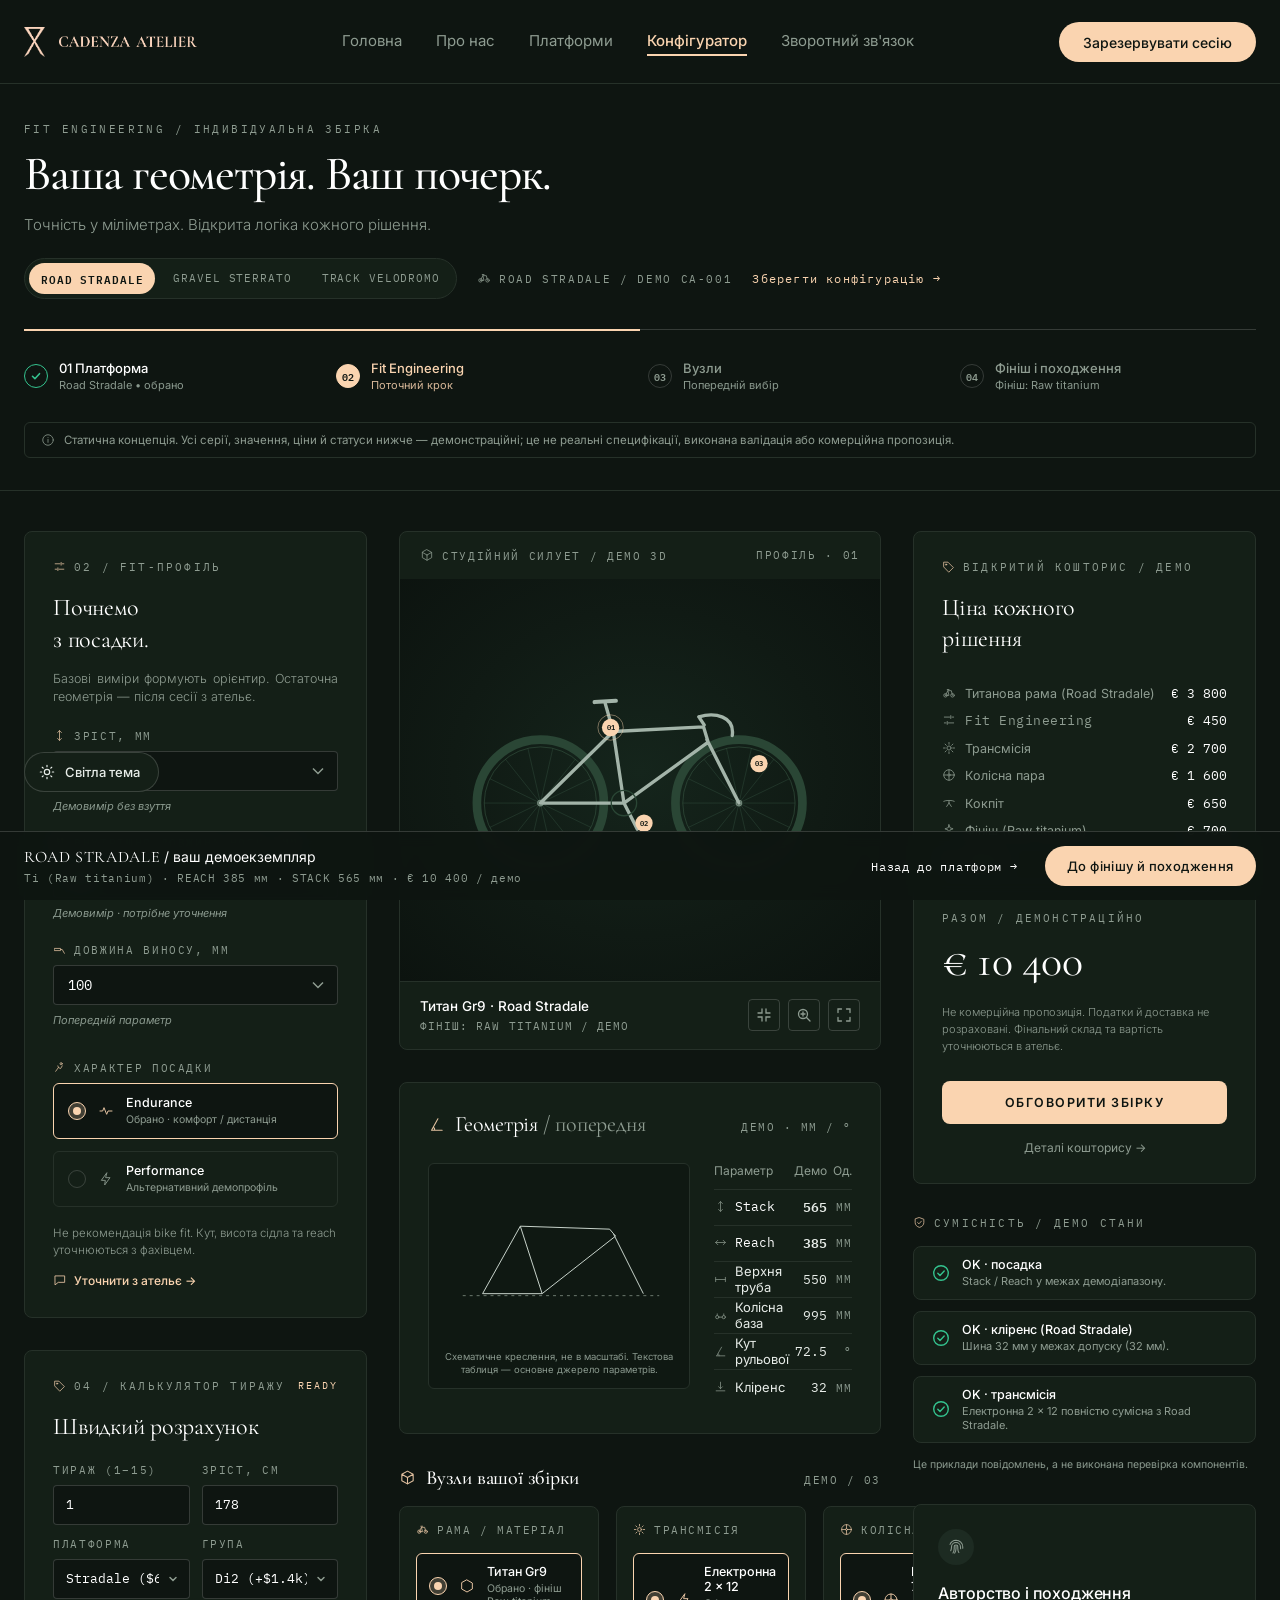
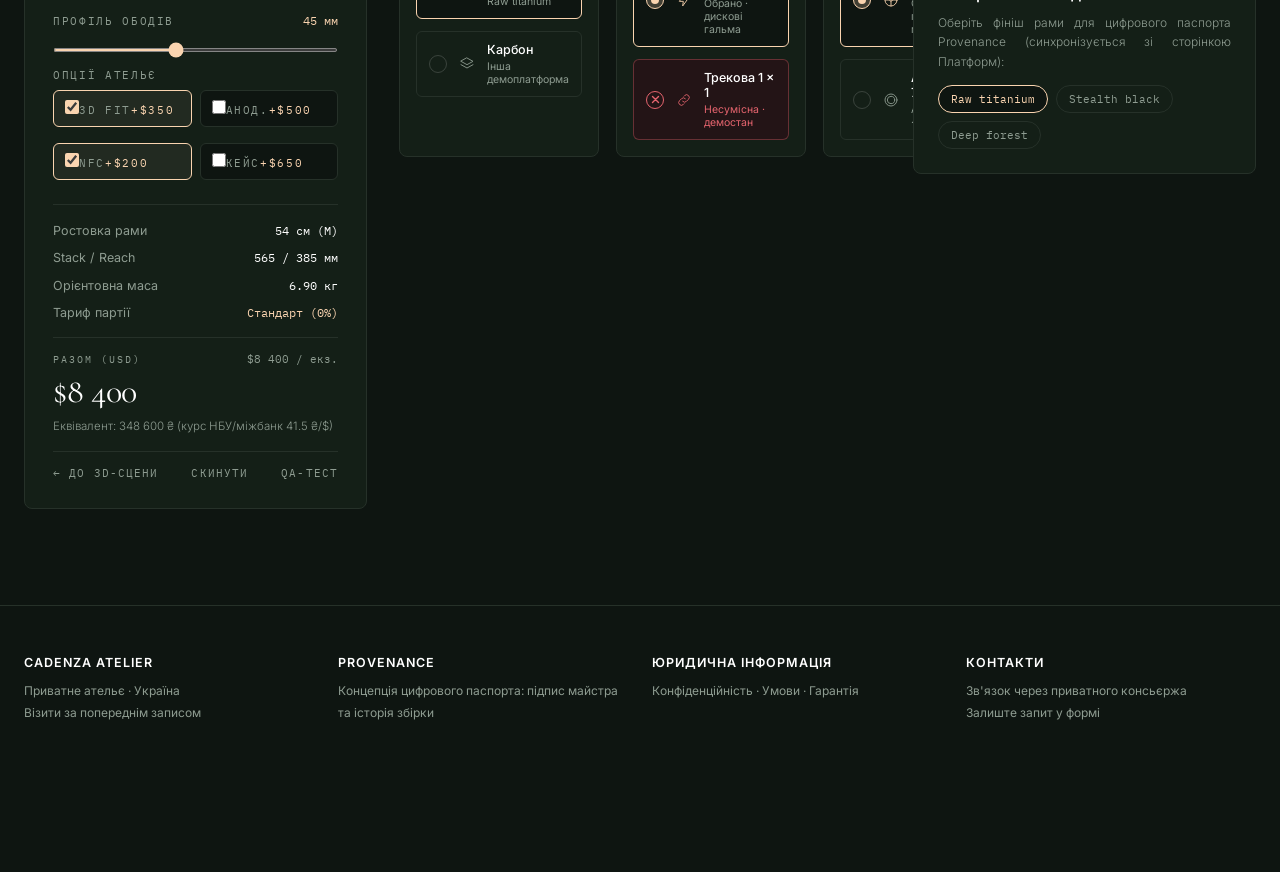
==== commit ff56861c: "Add files via upload" ====
--- a/Configurator.html
+++ b/Configurator.html
@@ -240,27 +240,40 @@
   .back { display: none; }
 }
 
-/* Мінімальний вбудований калькулятор партії (#estimator у лівій колонці) */
-.est-mini { padding: 24px 28px; }
-.est-mini h2 { font-size: 22px; line-height: 28px; font-weight: 400; margin-top: 12px; letter-spacing: -0.01em; }
-.est-mini-grid { display: grid; grid-template-columns: 1fr 1fr; gap: 12px; margin-top: 16px; }
+/* Мінімальний вбудований калькулятор партії (#estimator у лівій колонці — єдина дизайн-система CADENZA) */
+.est-mini { padding: 28px; }
+.est-mini h2 { font-family: var(--serif); font-size: 24px; line-height: 32px; font-weight: 400; margin-top: 18px; letter-spacing: -0.01em; color: var(--fg); }
+.est-mini-grid { display: grid; grid-template-columns: 1fr 1fr; gap: 12px; margin-top: 20px; }
 .est-mini .field { margin-top: 0; }
-.est-mini .combo-input { padding: 0 12px; height: 38px; font-size: 13px; }
-.est-mini select.combo-input { cursor: pointer; appearance: auto; }
+.est-mini .field label,
+.est-mini .lbl { display: block; font-family: var(--mono); font-size: 11px; letter-spacing: 0.15em; text-transform: uppercase; color: var(--muted); margin-bottom: 8px; }
+.est-mini .est-range-head { display: flex; justify-content: space-between; align-items: baseline; margin-bottom: 8px; }
+.est-mini .est-range-head label { margin-bottom: 0; }
+.est-mini .combo-input { width: 100%; height: 40px; background: var(--bg); border: 1px solid var(--line-2); border-radius: 4px; padding: 0 12px; font-family: var(--mono); font-size: 13px; color: var(--fg); transition: border-color 0.2s, background-color 0.2s; }
+.est-mini .combo-input:hover,
+.est-mini .combo-input:focus { outline: none; border-color: var(--accent); }
+.est-mini select.combo-input { cursor: pointer; appearance: none; -webkit-appearance: none; padding-right: 30px; background-image: url("data:image/svg+xml,%3Csvg xmlns=%27http://www.w3.org/2000/svg%27 width=%2712%27 height=%2712%27 viewBox=%270 0 12 12%27 fill=%27none%27 stroke=%27%238E9C91%27 stroke-width=%271.5%27 stroke-linecap=%27round%27%3E%3Cpath d=%27M3 4.5L6 7.5L9 4.5%27/%3E%3C/svg%3E"); background-repeat: no-repeat; background-position: right 10px center; }
 .est-mini .combo-input.border-cf-error { border-color: var(--bad) !important; background: var(--bad-bg); }
 .est-mini .combo-input.border-amber-400 { border-color: var(--warn) !important; }
-.est-mini-range { width: 100%; accent-color: var(--accent); cursor: pointer; margin-top: 4px; height: 4px; }
-.est-mini-chips { display: grid; grid-template-columns: 1fr 1fr; gap: 8px; margin-top: 8px; }
-.est-chip { display: flex; align-items: center; gap: 7px; padding: 7px 10px; border: 1px solid var(--line); border-radius: 6px; background: var(--bg); font-size: 11.5px; color: var(--text); cursor: pointer; transition: border-color 0.2s; user-select: none; }
+.est-mini-range { width: 100%; accent-color: var(--accent); cursor: pointer; margin-top: 2px; height: 4px; }
+.est-mini-chips { display: grid; grid-template-columns: 1fr 1fr; gap: 8px; margin-top: 2px; }
+.est-chip { display: flex; align-items: center; gap: 8px; padding: 9px 11px; border: 1px solid var(--line); border-radius: 6px; background: var(--bg); font-family: var(--sans); font-size: 12px; font-weight: 400; color: var(--text); cursor: pointer; transition: border-color 0.2s, background-color 0.2s; user-select: none; text-transform: none; letter-spacing: 0; }
 .est-chip:hover { border-color: var(--accent); }
-.est-chip input { accent-color: var(--accent); width: 13px; height: 13px; margin: 0; flex: none; }
-.est-chip small { font-family: var(--mono); font-size: 10px; color: var(--accent); margin-left: auto; }
-.est-err-msg, .text-cf-error { font-family: var(--mono); font-size: 10.5px; color: var(--bad); margin-top: 4px; line-height: 1.35; }
-.text-amber-300 { font-family: var(--mono); font-size: 10.5px; color: var(--warn); margin-top: 4px; line-height: 1.35; }
-.est-global-alert { margin-top: 12px; padding: 8px 10px; border-radius: 6px; border: 1px solid var(--bad); background: var(--bad-bg); color: var(--bad); font-family: var(--mono); font-size: 11px; line-height: 1.4; }
-.est-mini-actions { display: flex; align-items: center; justify-content: space-between; margin-top: 14px; padding-top: 12px; border-top: 1px solid var(--line); }
-.est-mini-actions button { font-family: var(--mono); font-size: 10.5px; letter-spacing: 0.08em; text-transform: uppercase; color: var(--muted); transition: color 0.2s; }
+.est-chip:has(input:checked) { border-color: var(--accent); background: rgba(250, 212, 176, 0.06); }
+.est-chip input { accent-color: var(--accent); width: 14px; height: 14px; margin: 0; flex: none; cursor: pointer; }
+.est-chip small { font-family: var(--mono); font-size: 10.5px; color: var(--accent); margin-left: auto; }
+.est-err-msg, .text-cf-error { font-family: var(--mono); font-size: 10.5px; color: var(--bad); margin-top: 5px; line-height: 1.35; }
+.text-amber-300 { font-family: var(--mono); font-size: 10.5px; color: var(--warn); margin-top: 5px; line-height: 1.35; }
+.est-global-alert { margin-top: 14px; padding: 10px 12px; border-radius: 6px; border: 1px solid var(--bad); background: var(--bad-bg); color: var(--bad); font-family: var(--mono); font-size: 11px; line-height: 1.45; }
+.est-mini .lines { margin-top: 18px; padding-top: 14px; border-top: 1px solid var(--line); font-family: var(--sans); }
+.est-mini .lines div span:last-child { font-family: var(--mono); font-size: 12px; }
+.est-mini .sum { margin-top: 12px; padding-top: 16px; border-top: 1px solid var(--line); }
+.est-mini .total { font-family: var(--serif); font-size: 36px; line-height: 40px; font-weight: 400; color: var(--fg); margin-top: 6px; letter-spacing: -0.01em; }
+.est-mini .disc { font-family: var(--sans); font-size: 11.5px; line-height: 17px; color: var(--muted); margin-top: 6px; }
+.est-mini-actions { display: flex; align-items: center; justify-content: space-between; margin-top: 16px; padding-top: 14px; border-top: 1px solid var(--line); }
+.est-mini-actions button { font-family: var(--mono); font-size: 11px; letter-spacing: 0.1em; text-transform: uppercase; color: var(--muted); transition: color 0.2s; }
 .est-mini-actions button:hover { color: var(--accent); }
+html[data-theme="light"] .est-chip:has(input:checked) { background: rgba(138, 78, 34, 0.06); }
 
 </style>
 <script src="theme.js" defer></script>
@@ -409,8 +422,8 @@
       </div>
 
       <div class="field" style="margin-top:14px;">
-        <div style="display:flex;justify-content:space-between;align-items:center;">
-          <label for="wheel-profile" style="margin-bottom:0;">Профіль ободів</label>
+        <div class="est-range-head">
+          <label for="wheel-profile">Профіль ободів</label>
           <span id="wheel-profile-val" class="mono" style="font-size:11.5px;color:var(--accent);">45 мм</span>
         </div>
         <input type="range" id="wheel-profile" min="30" max="65" step="5" value="45" class="est-mini-range">
@@ -481,11 +494,6 @@
           <button class="tool" id="tFull" type="button" aria-label="На весь екран" title="На весь екран"><svg width="16" height="16" viewBox="0 0 16 16" fill="none" stroke="currentColor" stroke-width="1.3" stroke-linecap="round"><path d="M2 5.5V2h3.5M10.5 2H14v3.5M14 10.5V14h-3.5M5.5 14H2v-3.5"/></svg></button>
         </div>
       </div>
-    </div>
-
-    <div class="card alt rv">
-      <h4><svg class="ico" aria-hidden="true" focusable="false"><use href="#i-eye"/></svg>Текстова альтернатива візуалізації</h4>
-      <p id="altTxt"></p>
     </div>
 
     <div class="card geo rv" id="geo">
@@ -612,8 +620,8 @@
 
   const $ = (s, r = document) => r.querySelector(s);
   const $$ = (s, r = document) => [...r.querySelectorAll(s)];
-  const App = window.CadenzaApp;
-  const fmt = n => App.formatNumber(n);
+  let App = window.CadenzaApp;
+  const fmt = n => (App || window.CadenzaApp).formatNumber(n);
   const NS = 'http://www.w3.org/2000/svg';
   const ic = n => `<svg class="ico" aria-hidden="true" focusable="false"><use href="#i-${n}"/></svg>`;
 
@@ -936,10 +944,12 @@
     }
 
     renderAlt() {
+      const altEl = $('#altTxt');
+      if (!altEl) return;
       const F = this.OPT.frame[this.state.frame];
       const T = this.OPT.trans[this.state.trans];
       const W = this.OPT.wheels[this.state.wheels];
-      $('#altTxt').textContent = `Платформа: ${this.platMeta.name}. 01 · ${F.txt}. 02 · ${T.txt}. 03 · ${W.txt}.`;
+      altEl.textContent = `Платформа: ${this.platMeta.name}. 01 · ${F.txt}. 02 · ${T.txt}. 03 · ${W.txt}.`;
     }
 
     renderDock() {
@@ -1319,6 +1329,7 @@
   }
 
   document.addEventListener('DOMContentLoaded', () => {
+    App = window.CadenzaApp;
     window.app = new BikeConfigurator();
   });
 })(window, document);
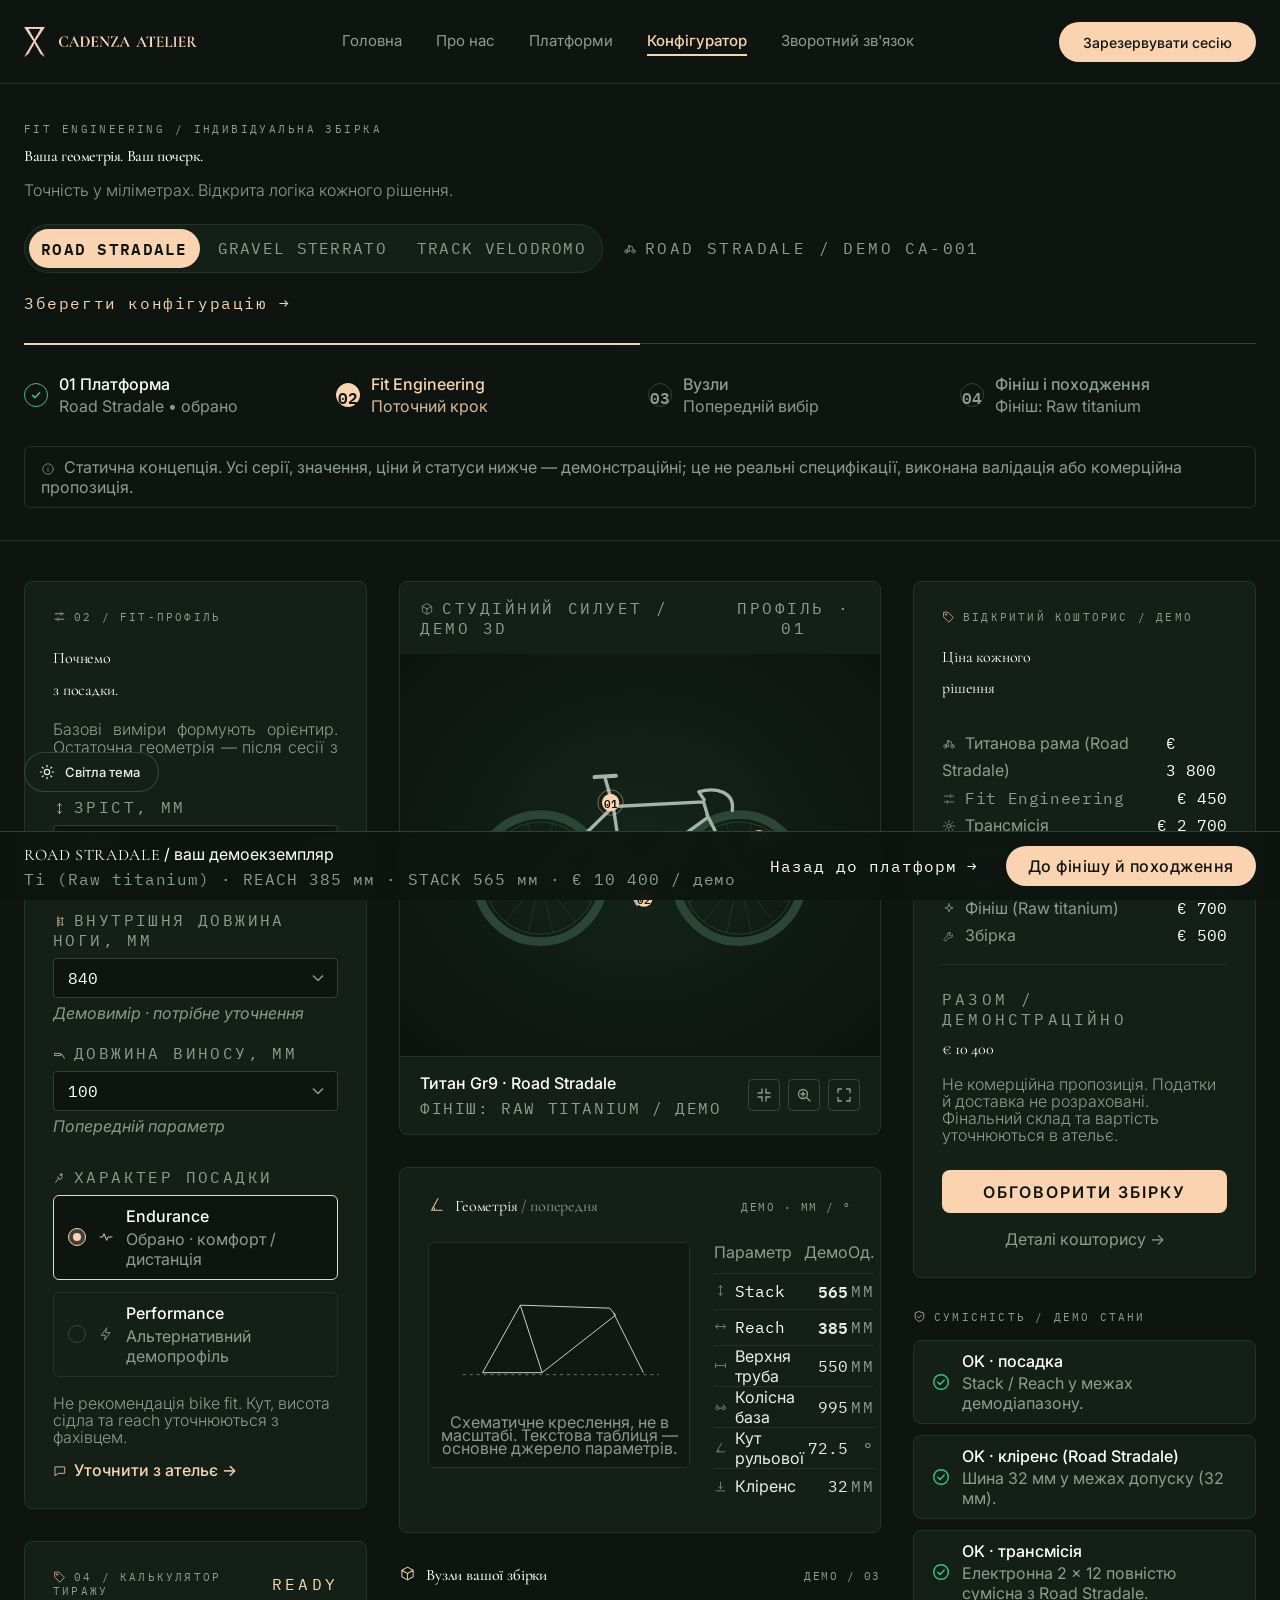
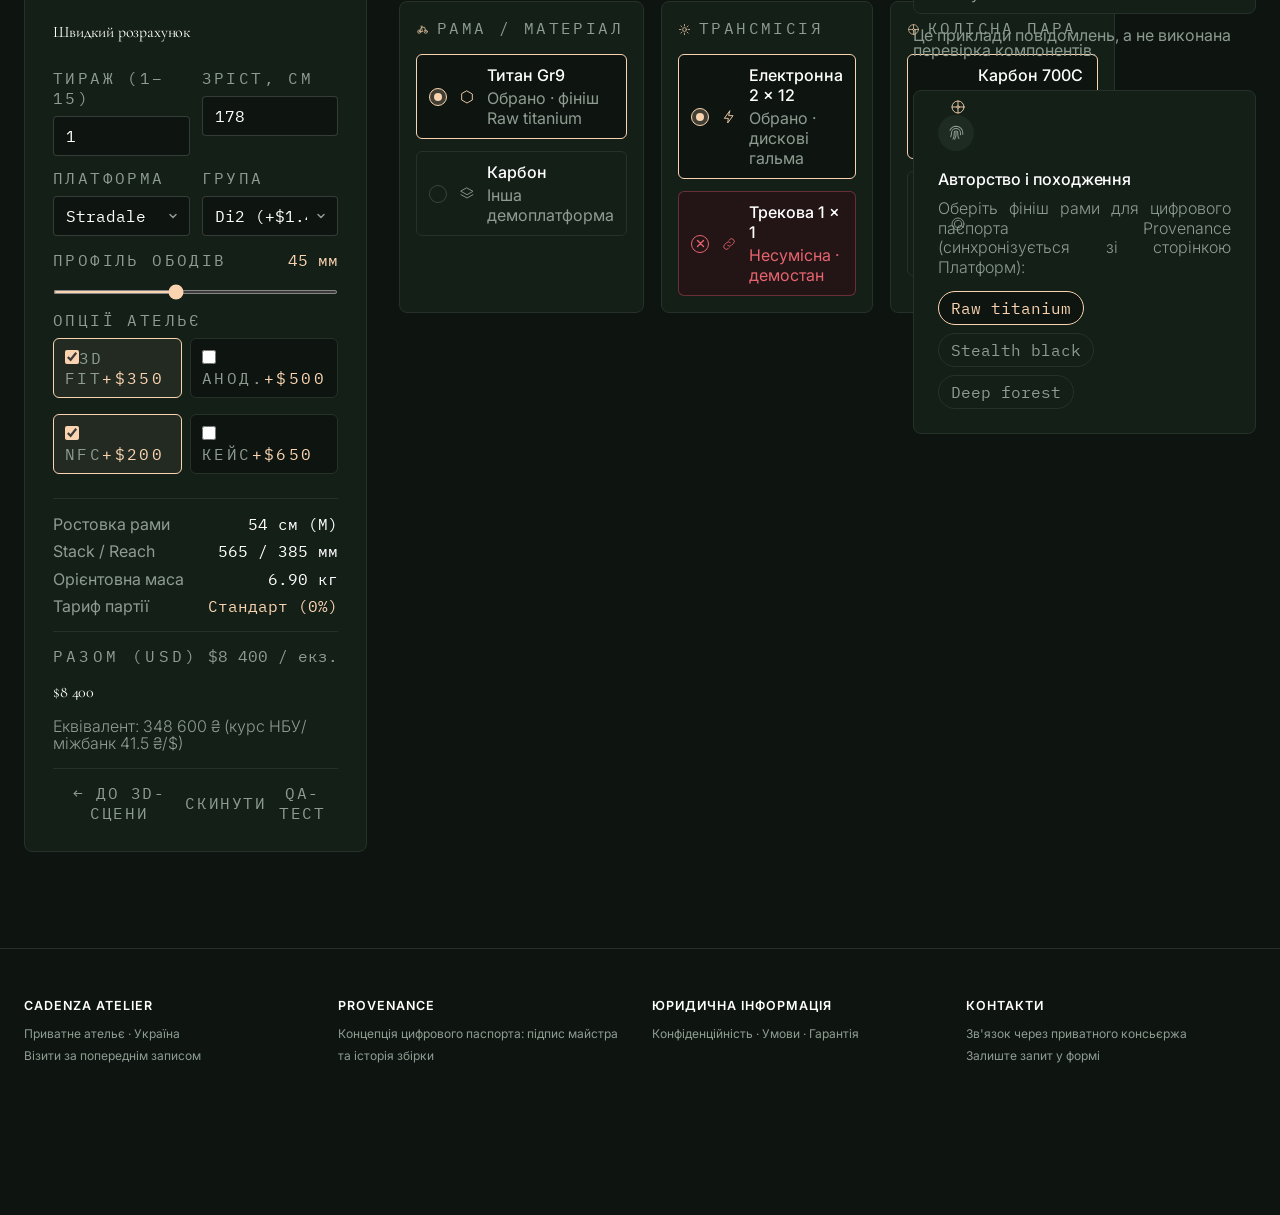
==== commit 5fbeff29: "Add files via upload" ====
--- a/Configurator.html
+++ b/Configurator.html
@@ -45,31 +45,31 @@
 
 /* Верхній блок та швидкий перемикач платформ */
 .hero { padding-top: 38px; }
-.hero h1 { font-size: 48px; line-height: 1.1; font-weight: 500; letter-spacing: -0.025em; margin-top: 12px; }
+.hero h1 { font-size: var(--fs-h2); line-height: 1.1; font-weight: 500; letter-spacing: -0.025em; margin-top: 12px; }
 .hero-row { display: flex; justify-content: space-between; align-items: flex-end; gap: 24px; flex-wrap: wrap; margin-top: 14px; }
-.hero-row p { font-size: 15px; color: var(--muted); font-weight: 300; }
-.hero-meta { display: flex; gap: 20px; align-items: center; flex-wrap: wrap; font-family: var(--mono); font-size: 11px; letter-spacing: 0.15em; text-transform: uppercase; color: var(--muted); }
+.hero-row p { font-size: var(--fs-md); color: var(--muted); font-weight: 300; }
+.hero-meta { display: flex; gap: 20px; align-items: center; flex-wrap: wrap; font-family: var(--mono); font-size: var(--fs-xs); letter-spacing: 0.15em; text-transform: uppercase; color: var(--muted); }
 .plat-switch { display: inline-flex; gap: 6px; background: var(--card); border: 1px solid var(--line); border-radius: 999px; padding: 4px; }
-.plat-btn { font-family: var(--mono); font-size: 11px; letter-spacing: 0.08em; text-transform: uppercase; padding: 6px 12px; border-radius: 999px; color: var(--muted); transition: all 0.2s; }
+.plat-btn { font-family: var(--mono); font-size: var(--fs-xs); letter-spacing: 0.08em; text-transform: uppercase; padding: 6px 12px; border-radius: 999px; color: var(--muted); transition: all 0.2s; }
 .plat-btn:hover { color: var(--fg); }
 .plat-btn[aria-pressed="true"] { background: var(--accent); color: var(--bg); font-weight: 600; }
-.save { color: var(--accent); font-size: 12px; letter-spacing: 0.1em; text-transform: none; transition: opacity 0.2s; }
+.save { color: var(--accent); font-size: var(--fs-xs); letter-spacing: 0.1em; text-transform: none; transition: opacity 0.2s; }
 .save:hover { opacity: 0.8; }
 
 /* Stepper */
 .stepper { position: relative; margin-top: 30px; display: grid; grid-template-columns: repeat(4, 1fr); gap: 16px; padding: 30px 0; border-top: 1px solid var(--line-2); }
 .stepper .bar { position: absolute; left: 0; top: -1px; height: 2px; background: var(--accent); width: 50%; transition: width 0.5s cubic-bezier(0.2, 0.8, 0.2, 1); }
 .step { display: flex; align-items: center; gap: 11px; text-align: left; cursor: pointer; border-radius: 6px; }
-.dot { width: 24px; height: 24px; border-radius: 50%; flex: none; display: grid; place-items: center; font-family: var(--mono); font-size: 10px; font-weight: 600; border: 1px solid var(--line-2); color: var(--muted); transition: all 0.25s; }
+.dot { width: 24px; height: 24px; border-radius: 50%; flex: none; display: grid; place-items: center; font-family: var(--mono); font-size: var(--fs-xs); font-weight: 600; border: 1px solid var(--line-2); color: var(--muted); transition: all 0.25s; }
 .step.done .dot { border-color: var(--ok); color: var(--ok); }
 .step.cur .dot { background: var(--accent); border-color: var(--accent); color: var(--bg); }
-.step b { display: block; font-size: 13px; font-weight: 500; color: var(--muted); transition: color 0.25s; }
-.step i { display: block; font-style: normal; font-size: 11px; color: var(--subtle); margin-top: 2px; }
+.step b { display: block; font-size: var(--fs-sm); font-weight: 500; color: var(--muted); transition: color 0.25s; }
+.step i { display: block; font-style: normal; font-size: var(--fs-xs); color: var(--subtle); margin-top: 2px; }
 .step.done b { color: var(--fg); }
 .step.cur b { color: var(--accent); }
 .step.cur i { color: var(--accent); opacity: 0.85; }
 .step:hover b { color: var(--fg); }
-.notice { border: 1px solid var(--line); border-radius: 6px; padding: 10px 16px; font-size: 11.5px; color: var(--muted); margin-bottom: 32px; }
+.notice { border: 1px solid var(--line); border-radius: 6px; padding: 10px 16px; font-size: var(--fs-xs); color: var(--muted); margin-bottom: 32px; }
 
 /* Основна 3-колонкова сітка */
 .grid { display: grid; grid-template-columns: 343px minmax(0, 1fr) 343px; gap: 32px; align-items: start; padding-top: 40px; }
@@ -77,12 +77,12 @@
 
 /* Fit-панель */
 .fit { padding: 28px; }
-.fit h2 { font-size: 24px; line-height: 32px; font-weight: 400; margin-top: 18px; letter-spacing: -0.01em; }
-.fit .lead { font-size: 12.5px; line-height: 18px; color: var(--muted); margin-top: 14px; font-weight: 300; }
+.fit h2 { font-size: var(--fs-h4); line-height: 32px; font-weight: 400; margin-top: 18px; letter-spacing: -0.01em; }
+.fit .lead { font-size: var(--fs-xs); line-height: 18px; color: var(--muted); margin-top: 14px; font-weight: 300; }
 .field { margin-top: 23px; }
-.field > label, .lbl { display: block; font-family: var(--mono); font-size: 11px; letter-spacing: 0.15em; text-transform: uppercase; color: var(--muted); margin-bottom: 8px; }
+.field > label, .lbl { display: block; font-family: var(--mono); font-size: var(--fs-xs); letter-spacing: 0.15em; text-transform: uppercase; color: var(--muted); margin-bottom: 8px; }
 .combo { position: relative; }
-.combo-input { width: 100%; height: 40px; background: var(--bg); border: 1px solid var(--line-2); border-radius: 4px; padding: 0 40px 0 14px; font-family: var(--mono); font-size: 14px; color: var(--fg); transition: border-color 0.2s; }
+.combo-input { width: 100%; height: 40px; background: var(--bg); border: 1px solid var(--line-2); border-radius: 4px; padding: 0 40px 0 14px; font-family: var(--mono); font-size: var(--fs-sm); color: var(--fg); transition: border-color 0.2s; }
 .combo-input:hover { border-color: var(--accent); }
 .combo-input:focus { outline: none; border-color: var(--accent); }
 .combo.bad .combo-input { border-color: var(--bad); }
@@ -91,9 +91,9 @@
 .combo.open .combo-btn svg { transform: rotate(180deg); }
 .combo-list { position: absolute; z-index: 20; left: 0; right: 0; top: 44px; background: var(--card); border: 1px solid var(--line-2); border-radius: 6px; max-height: 220px; overflow: auto; padding: 4px; box-shadow: 0 14px 34px rgba(0, 0, 0, 0.5); }
 .combo-list[hidden] { display: none; }
-.combo-list li { list-style: none; padding: 8px 10px; border-radius: 4px; font-family: var(--mono); font-size: 13px; color: var(--text); cursor: pointer; }
+.combo-list li { list-style: none; padding: 8px 10px; border-radius: 4px; font-family: var(--mono); font-size: var(--fs-sm); color: var(--text); cursor: pointer; }
 .combo-list li:hover, .combo-list li.sel { background: rgba(250, 212, 176, 0.12); color: var(--accent); }
-.hint { font-size: 11px; font-style: italic; color: var(--subtle); margin-top: 8px; line-height: 14px; transition: color 0.2s; }
+.hint { font-size: var(--fs-xs); font-style: italic; color: var(--subtle); margin-top: 8px; line-height: 14px; transition: color 0.2s; }
 .combo.bad + .hint { color: var(--bad); }
 
 .radios { display: flex; flex-direction: column; gap: 12px; }
@@ -103,36 +103,36 @@
 .rad { width: 18px; height: 18px; border-radius: 50%; border: 1px solid var(--line-2); flex: none; display: grid; place-items: center; transition: all 0.2s; }
 .opt[aria-checked="true"] .rad { border-color: var(--accent); background: rgba(250, 212, 176, 0.22); }
 .opt[aria-checked="true"] .rad::after { content: ""; width: 8px; height: 8px; border-radius: 50%; background: var(--accent); }
-.opt b { display: block; font-size: 12.5px; font-weight: 500; color: var(--fg); }
-.opt small { display: block; font-size: 10.5px; color: var(--muted); margin-top: 3px; }
+.opt b { display: block; font-size: var(--fs-xs); font-weight: 500; color: var(--fg); }
+.opt small { display: block; font-size: var(--fs-xs); color: var(--muted); margin-top: 3px; }
 .opt.bad { background: var(--bad-bg); border-color: rgba(229, 100, 110, 0.35); }
 .opt.bad small { color: var(--bad); }
 .opt.bad .rad { border-color: var(--bad); color: var(--bad); }
 .opt.bad[aria-checked="true"] { border-color: var(--bad); background: var(--bad-bg-active); }
 .opt.bad[aria-checked="true"] .rad { background: rgba(229, 100, 110, 0.18); }
 .opt.bad[aria-checked="true"] .rad::after { background: var(--bad); }
-.note { font-size: 11.5px; line-height: 17px; color: var(--muted); margin-top: 18px; font-weight: 300; }
-.lnk { display: inline-block; margin-top: 14px; font-size: 12px; font-weight: 500; color: var(--accent); transition: opacity 0.2s; }
+.note { font-size: var(--fs-xs); line-height: 17px; color: var(--muted); margin-top: 18px; font-weight: 300; }
+.lnk { display: inline-block; margin-top: 14px; font-size: var(--fs-xs); font-weight: 500; color: var(--accent); transition: opacity 0.2s; }
 .lnk:hover { opacity: 0.8; }
 
 /* 3D / SVG Viewer */
 .viewer { overflow: hidden; }
-.v-head { display: flex; justify-content: space-between; padding: 16px 20px; font-family: var(--mono); font-size: 10.5px; letter-spacing: 0.16em; text-transform: uppercase; color: var(--muted); }
+.v-head { display: flex; justify-content: space-between; padding: 16px 20px; font-family: var(--mono); font-size: var(--fs-xs); letter-spacing: 0.16em; text-transform: uppercase; color: var(--muted); }
 .v-head button { font: inherit; letter-spacing: inherit; text-transform: inherit; color: var(--muted); transition: color 0.2s; }
 .v-head button:hover { color: var(--accent); }
 .v-stage { height: 402px; background: radial-gradient(ellipse at 50% 48%, #15251c 0%, #101a14 55%, #0c130f 100%); position: relative; overflow: hidden; }
 .v-stage svg { width: 100%; height: 100%; display: block; transition: transform 0.5s cubic-bezier(0.2, 0.8, 0.2, 1); }
 .v-stage.zoom svg { transform: scale(1.35); }
 .v-foot { border-top: 1px solid var(--line); padding: 16px 20px; display: flex; justify-content: space-between; align-items: center; gap: 16px; }
-.v-foot b { display: block; font-size: 13.5px; font-weight: 500; }
-.v-foot span { display: block; font-family: var(--mono); font-size: 10.5px; letter-spacing: 0.1em; text-transform: uppercase; color: var(--muted); margin-top: 5px; }
+.v-foot b { display: block; font-size: var(--fs-sm); font-weight: 500; }
+.v-foot span { display: block; font-family: var(--mono); font-size: var(--fs-xs); letter-spacing: 0.1em; text-transform: uppercase; color: var(--muted); margin-top: 5px; }
 .tools { display: flex; gap: 8px; }
 .tool { width: 32px; height: 32px; border: 1px solid var(--line-2); border-radius: 4px; display: grid; place-items: center; color: var(--muted); transition: all 0.2s; }
 .tool:hover { border-color: var(--accent); color: var(--accent); }
 .tool.on { background: rgba(250, 212, 176, 0.14); border-color: var(--accent); color: var(--accent); }
 .hs { cursor: pointer; transition: transform var(--spring); }
 .hs circle.c { fill: var(--accent); transition: r 0.2s; }
-.hs text { font-family: var(--mono); font-size: 10.5px; font-weight: 600; fill: var(--bg); text-anchor: middle; dominant-baseline: central; pointer-events: none; }
+.hs text { font-family: var(--mono); font-size: var(--fs-xs); font-weight: 600; fill: var(--bg); text-anchor: middle; dominant-baseline: central; pointer-events: none; }
 .hs .ring { fill: none; stroke: var(--accent); stroke-width: 1.2; opacity: 0; transition: opacity 0.2s; }
 .hs.on .ring { opacity: 0.55; animation: pulse 1.8s infinite; }
 .hs:hover circle.c { r: 15; }
@@ -140,59 +140,59 @@
 #overlay { opacity: 0; transition: opacity 0.35s; }
 .v-stage.prof2 #overlay { opacity: 1; }
 .alt { padding: 16px 16px 18px; }
-.alt h4, .alt h3.alt-heading { font-family: var(--mono); font-size: 11px; letter-spacing: 0.12em; font-weight: 600; text-transform: uppercase; color: var(--accent); }
-.alt p { font-family: var(--mono); font-size: 11.5px; line-height: 20px; color: var(--muted); margin-top: 7px; }
+.alt h4, .alt h3.alt-heading { font-family: var(--mono); font-size: var(--fs-xs); letter-spacing: 0.12em; font-weight: 600; text-transform: uppercase; color: var(--accent); }
+.alt p { font-family: var(--mono); font-size: var(--fs-xs); line-height: 20px; color: var(--muted); margin-top: 7px; }
 
 /* Геометрія */
 .geo { padding: 28px; }
 .geo-h { display: flex; justify-content: space-between; align-items: baseline; }
-.geo-h h3 { font-size: 22px; font-weight: 400; letter-spacing: -0.01em; }
+.geo-h h3 { font-size: var(--fs-h4); font-weight: 400; letter-spacing: -0.01em; }
 .geo-h h3 span { color: var(--muted); }
 .geo-body { display: grid; grid-template-columns: 262px 1fr; gap: 24px; margin-top: 26px; }
 .sch { background: var(--card-deep); border: 1px solid var(--line); border-radius: 6px; height: 226px; position: relative; }
 .sch svg { width: 100%; height: 170px; display: block; }
-.sch p { position: absolute; left: 0; right: 0; bottom: 12px; text-align: center; font-size: 9.5px; line-height: 13px; color: var(--subtle); padding: 0 10px; }
+.sch p { position: absolute; left: 0; right: 0; bottom: 12px; text-align: center; font-size: var(--fs-xs); line-height: 13px; color: var(--subtle); padding: 0 10px; }
 .tbl { width: 100%; border-collapse: collapse; }
-.tbl th { font-weight: 400; font-size: 12px; color: var(--muted); text-align: right; padding: 0 0 11px; }
+.tbl th { font-weight: 400; font-size: var(--fs-xs); color: var(--muted); text-align: right; padding: 0 0 11px; }
 .tbl th:first-child { text-align: left; }
-.tbl td { height: 36px; border-top: 1px solid var(--line); font-size: 13px; color: var(--text); text-align: right; }
+.tbl td { height: 36px; border-top: 1px solid var(--line); font-size: var(--fs-sm); color: var(--text); text-align: right; }
 .tbl td:first-child { text-align: left; }
 .tbl td.m { font-family: var(--mono); color: var(--fg); }
 .tbl td.b { font-weight: 600; }
-.tbl td.u { font-family: var(--mono); font-size: 10.5px; letter-spacing: 0.08em; color: var(--subtle); width: 62px; text-transform: uppercase; }
+.tbl td.u { font-family: var(--mono); font-size: var(--fs-xs); letter-spacing: 0.08em; color: var(--subtle); width: 62px; text-transform: uppercase; }
 .tbl td.v { width: 70px; font-family: var(--mono); }
 .flash { animation: flash 0.6s; }
 @keyframes flash { 0% { color: var(--accent); } 100% {} }
 
 /* Вузли збірки */
 .sec-h { display: flex; justify-content: space-between; align-items: baseline; margin-bottom: 16px; }
-.sec-h h3 { font-size: 20px; font-weight: 500; letter-spacing: -0.01em; }
+.sec-h h3 { font-size: var(--fs-h4); font-weight: 500; letter-spacing: -0.01em; }
 .nodes { display: grid; grid-template-columns: repeat(3, 1fr); gap: 17px; }
 .node { padding: 16px; }
-.node .kicker { font-size: 10.5px; letter-spacing: 0.15em; margin-bottom: 16px; }
+.node .kicker { font-size: var(--fs-xs); letter-spacing: 0.15em; margin-bottom: 16px; }
 .node .radios { gap: 12px; }
 .node .opt { min-height: 56px; padding: 10px 12px; }
 
 /* Кошторис */
 .price { padding: 28px; }
-.price h2 { font-size: 24px; line-height: 31px; font-weight: 400; margin-top: 18px; letter-spacing: -0.01em; }
+.price h2 { font-size: var(--fs-h4); line-height: 31px; font-weight: 400; margin-top: 18px; letter-spacing: -0.01em; }
 .lines { margin-top: 26px; }
-.lines div { display: flex; justify-content: space-between; font-size: 12.5px; line-height: 27.5px; color: var(--muted); }
+.lines div { display: flex; justify-content: space-between; font-size: var(--fs-xs); line-height: 27.5px; color: var(--muted); }
 .lines div span:last-child { font-family: var(--mono); color: var(--fg); }
 .lines div.mo span:first-child { font-family: var(--mono); letter-spacing: 0.04em; }
 .lines div.chg span:last-child { color: var(--accent); }
 .sum { border-top: 1px solid var(--line); margin-top: 14px; padding-top: 24px; }
-.total { font-family: var(--serif); font-size: 44px; line-height: 1.1; font-weight: 400; margin-top: 12px; letter-spacing: -0.01em; }
-.disc { font-size: 11px; line-height: 17px; color: var(--muted); margin-top: 18px; font-weight: 300; }
-.cta { display: flex; width: 100%; height: 43px; margin-top: 26px; border-radius: 8px; background: var(--accent); color: var(--bg); font-size: 12.5px; font-weight: 600; letter-spacing: 0.12em; text-transform: uppercase; align-items: center; justify-content: center; animation: pulseAccent 3s infinite; transition: transform var(--spring), box-shadow var(--smooth), background var(--smooth); }
+.total { font-family: var(--serif); font-size: var(--fs-h2); line-height: 1.1; font-weight: 400; margin-top: 12px; letter-spacing: -0.01em; }
+.disc { font-size: var(--fs-xs); line-height: 17px; color: var(--muted); margin-top: 18px; font-weight: 300; }
+.cta { display: flex; width: 100%; height: 43px; margin-top: 26px; border-radius: 8px; background: var(--accent); color: var(--bg); font-size: var(--fs-xs); font-weight: 600; letter-spacing: 0.12em; text-transform: uppercase; align-items: center; justify-content: center; animation: pulseAccent 3s infinite; transition: transform var(--spring), box-shadow var(--smooth), background var(--smooth); }
 .cta:hover { background: var(--accent-h); animation: none; transform: translateY(-3px) scale(1.02); box-shadow: 0 10px 25px rgba(250, 212, 176, 0.25); }
 .cta:active { transform: scale(0.98); }
-.det { display: block; margin: 16px auto 0; font-size: 12px; color: var(--muted); transition: color 0.2s; }
+.det { display: block; margin: 16px auto 0; font-size: var(--fs-xs); color: var(--muted); transition: color 0.2s; }
 .det:hover { color: var(--fg); }
 .det-panel { overflow: hidden; max-height: 0; transition: max-height 0.4s ease; }
 .det-panel.open { max-height: 280px; }
 .det-panel ul { list-style: none; margin-top: 16px; border-top: 1px solid var(--line); padding-top: 12px; }
-.det-panel li { font-size: 11px; line-height: 17px; color: var(--muted); padding: 3px 0; }
+.det-panel li { font-size: var(--fs-xs); line-height: 17px; color: var(--muted); padding: 3px 0; }
 .det-panel li b { font-family: var(--mono); font-weight: 500; color: var(--text); }
 
 /* Сумісність та Provenance */
@@ -200,29 +200,29 @@
 .cl { display: flex; flex-direction: column; gap: 11px; }
 .ci { display: flex; gap: 12px; align-items: center; min-height: 54px; padding: 10px 18px; background: var(--card); border: 1px solid var(--line); border-radius: 8px; transition: border-color 0.3s, background 0.3s; }
 .ci svg { flex: none; }
-.ci b { display: block; font-size: 12.5px; font-weight: 500; }
-.ci small { display: block; font-size: 11px; color: var(--muted); margin-top: 2px; }
+.ci b { display: block; font-size: var(--fs-xs); font-weight: 500; }
+.ci small { display: block; font-size: var(--fs-xs); color: var(--muted); margin-top: 2px; }
 .ci.active { border-color: var(--bad); background: var(--bad-bg); }
-.cap { font-size: 10.5px; line-height: 15px; color: var(--subtle); margin-top: 14px; }
+.cap { font-size: var(--fs-xs); line-height: 15px; color: var(--subtle); margin-top: 14px; }
 .auth { padding: 24px; transition: border-color 0.4s, box-shadow 0.4s; }
 .auth.hl { border-color: var(--accent); box-shadow: 0 0 0 3px rgba(250, 212, 176, 0.12); }
 .auth .ic { width: 36px; height: 36px; border-radius: 50%; background: #1D2B22; display: grid; place-items: center; color: var(--muted); margin-bottom: 18px; }
-.auth h4 { font-size: 16px; font-weight: 500; letter-spacing: -0.005em; }
-.auth p { font-size: 12px; line-height: 19.5px; color: var(--muted); margin-top: 10px; font-weight: 300; }
+.auth h4 { font-size: var(--fs-md); font-weight: 500; letter-spacing: -0.005em; }
+.auth p { font-size: var(--fs-xs); line-height: 19.5px; color: var(--muted); margin-top: 10px; font-weight: 300; }
 .finish-row { display: flex; gap: 8px; margin-top: 14px; flex-wrap: wrap; }
-.fin-chip { font-family: var(--mono); font-size: 11px; padding: 6px 12px; border: 1px solid var(--line); border-radius: 999px; color: var(--muted); transition: all 0.2s; }
+.fin-chip { font-family: var(--mono); font-size: var(--fs-xs); padding: 6px 12px; border: 1px solid var(--line); border-radius: 999px; color: var(--muted); transition: all 0.2s; }
 .fin-chip[aria-pressed="true"] { border-color: var(--accent); color: var(--accent); background: var(--bg); }
 
 /* Нижній фіксований док-бар (.dock) */
 .dock { position: fixed; left: 0; right: 0; bottom: 0; z-index: 40; background: rgba(14, 21, 17, 0.96); backdrop-filter: blur(8px); border-top: 1px solid var(--line-2); }
 .dock .wrap { display: flex; justify-content: space-between; align-items: center; gap: 24px; min-height: 68px; padding: 10px 0; }
-.dock .t1 { font-size: 14px; color: var(--fg); }
-.dock .t1 em { font-family: var(--serif); font-style: normal; font-size: 16px; letter-spacing: 0.04em; text-transform: uppercase; }
-.dock .t2 { font-family: var(--mono); font-size: 11px; letter-spacing: 0.06em; color: var(--muted); margin-top: 4px; }
+.dock .t1 { font-size: var(--fs-sm); color: var(--fg); }
+.dock .t1 em { font-family: var(--serif); font-style: normal; font-size: var(--fs-md); letter-spacing: 0.04em; text-transform: uppercase; }
+.dock .t2 { font-family: var(--mono); font-size: var(--fs-xs); letter-spacing: 0.06em; color: var(--muted); margin-top: 4px; }
 .dock-r { display: flex; align-items: center; gap: 28px; }
-.back { font-family: var(--mono); font-size: 11.5px; letter-spacing: 0.06em; color: var(--fg); transition: color 0.2s; }
+.back { font-family: var(--mono); font-size: var(--fs-xs); letter-spacing: 0.06em; color: var(--fg); transition: color 0.2s; }
 .back:hover { color: var(--accent); }
-.dock .pill { text-transform: none; font-size: 13px; letter-spacing: 0.03em; padding: 12px 22px; }
+.dock .pill { text-transform: none; font-size: var(--fs-sm); letter-spacing: 0.03em; padding: 12px 22px; }
 
 footer { margin-top: 96px; }
 
@@ -230,7 +230,7 @@
   .grid { grid-template-columns: minmax(0, 1fr); }
   .stepper { grid-template-columns: repeat(2, 1fr); }
   .stepper .bar { display: none; }
-  .hero h1 { font-size: 38px; }
+  .hero h1 { font-size: var(--fs-h2); }
   .geo-body { grid-template-columns: 1fr; }
   .dock .t2 { display: none; }
 }
@@ -242,14 +242,14 @@
 
 /* Мінімальний вбудований калькулятор партії (#estimator у лівій колонці — єдина дизайн-система CADENZA) */
 .est-mini { padding: 28px; }
-.est-mini h2 { font-family: var(--serif); font-size: 24px; line-height: 32px; font-weight: 400; margin-top: 18px; letter-spacing: -0.01em; color: var(--fg); }
+.est-mini h2 { font-family: var(--serif); font-size: var(--fs-h4); line-height: 32px; font-weight: 400; margin-top: 18px; letter-spacing: -0.01em; color: var(--fg); }
 .est-mini-grid { display: grid; grid-template-columns: 1fr 1fr; gap: 12px; margin-top: 20px; }
 .est-mini .field { margin-top: 0; }
 .est-mini .field label,
-.est-mini .lbl { display: block; font-family: var(--mono); font-size: 11px; letter-spacing: 0.15em; text-transform: uppercase; color: var(--muted); margin-bottom: 8px; }
+.est-mini .lbl { display: block; font-family: var(--mono); font-size: var(--fs-xs); letter-spacing: 0.15em; text-transform: uppercase; color: var(--muted); margin-bottom: 8px; }
 .est-mini .est-range-head { display: flex; justify-content: space-between; align-items: baseline; margin-bottom: 8px; }
 .est-mini .est-range-head label { margin-bottom: 0; }
-.est-mini .combo-input { width: 100%; height: 40px; background: var(--bg); border: 1px solid var(--line-2); border-radius: 4px; padding: 0 12px; font-family: var(--mono); font-size: 13px; color: var(--fg); transition: border-color 0.2s, background-color 0.2s; }
+.est-mini .combo-input { width: 100%; height: 40px; background: var(--bg); border: 1px solid var(--line-2); border-radius: 4px; padding: 0 12px; font-family: var(--mono); font-size: var(--fs-sm); color: var(--fg); transition: border-color 0.2s, background-color 0.2s; }
 .est-mini .combo-input:hover,
 .est-mini .combo-input:focus { outline: none; border-color: var(--accent); }
 .est-mini select.combo-input { cursor: pointer; appearance: none; -webkit-appearance: none; padding-right: 30px; background-image: url("data:image/svg+xml,%3Csvg xmlns=%27http://www.w3.org/2000/svg%27 width=%2712%27 height=%2712%27 viewBox=%270 0 12 12%27 fill=%27none%27 stroke=%27%238E9C91%27 stroke-width=%271.5%27 stroke-linecap=%27round%27%3E%3Cpath d=%27M3 4.5L6 7.5L9 4.5%27/%3E%3C/svg%3E"); background-repeat: no-repeat; background-position: right 10px center; }
@@ -257,23 +257,23 @@
 .est-mini .combo-input.border-amber-400 { border-color: var(--warn) !important; }
 .est-mini-range { width: 100%; accent-color: var(--accent); cursor: pointer; margin-top: 2px; height: 4px; }
 .est-mini-chips { display: grid; grid-template-columns: 1fr 1fr; gap: 8px; margin-top: 2px; }
-.est-chip { display: flex; align-items: center; gap: 8px; padding: 9px 11px; border: 1px solid var(--line); border-radius: 6px; background: var(--bg); font-family: var(--sans); font-size: 12px; font-weight: 400; color: var(--text); cursor: pointer; transition: border-color 0.2s, background-color 0.2s; user-select: none; text-transform: none; letter-spacing: 0; }
+.est-chip { display: flex; align-items: center; gap: 8px; padding: 9px 11px; border: 1px solid var(--line); border-radius: 6px; background: var(--bg); font-family: var(--sans); font-size: var(--fs-xs); font-weight: 400; color: var(--text); cursor: pointer; transition: border-color 0.2s, background-color 0.2s; user-select: none; text-transform: none; letter-spacing: 0; }
 .est-chip:hover { border-color: var(--accent); }
 .est-chip:has(input:checked) { border-color: var(--accent); background: rgba(250, 212, 176, 0.06); }
 .est-chip input { accent-color: var(--accent); width: 14px; height: 14px; margin: 0; flex: none; cursor: pointer; }
-.est-chip small { font-family: var(--mono); font-size: 10.5px; color: var(--accent); margin-left: auto; }
-.est-err-msg, .text-cf-error { font-family: var(--mono); font-size: 10.5px; color: var(--bad); margin-top: 5px; line-height: 1.35; }
-.text-amber-300 { font-family: var(--mono); font-size: 10.5px; color: var(--warn); margin-top: 5px; line-height: 1.35; }
-.est-global-alert { margin-top: 14px; padding: 10px 12px; border-radius: 6px; border: 1px solid var(--bad); background: var(--bad-bg); color: var(--bad); font-family: var(--mono); font-size: 11px; line-height: 1.45; }
+.est-chip small { font-family: var(--mono); font-size: var(--fs-xs); color: var(--accent); margin-left: auto; }
+.est-err-msg, .text-cf-error { font-family: var(--mono); font-size: var(--fs-xs); color: var(--bad); margin-top: 5px; line-height: 1.35; }
+.text-amber-300 { font-family: var(--mono); font-size: var(--fs-xs); color: var(--warn); margin-top: 5px; line-height: 1.35; }
+.est-global-alert { margin-top: 14px; padding: 10px 12px; border-radius: 6px; border: 1px solid var(--bad); background: var(--bad-bg); color: var(--bad); font-family: var(--mono); font-size: var(--fs-xs); line-height: 1.45; }
 .est-mini .lines { margin-top: 18px; padding-top: 14px; border-top: 1px solid var(--line); font-family: var(--sans); }
-.est-mini .lines div span:last-child { font-family: var(--mono); font-size: 12px; }
+.est-mini .lines div span:last-child { font-family: var(--mono); font-size: var(--fs-xs); }
 .est-mini .sum { margin-top: 12px; padding-top: 16px; border-top: 1px solid var(--line); }
-.est-mini .total { font-family: var(--serif); font-size: 36px; line-height: 40px; font-weight: 400; color: var(--fg); margin-top: 6px; letter-spacing: -0.01em; }
-.est-mini .disc { font-family: var(--sans); font-size: 11.5px; line-height: 17px; color: var(--muted); margin-top: 6px; }
+.est-mini .total { font-family: var(--serif); font-size: var(--fs-h3); line-height: 40px; font-weight: 400; color: var(--fg); margin-top: 6px; letter-spacing: -0.01em; }
+.est-mini .disc { font-family: var(--sans); font-size: var(--fs-xs); line-height: 17px; color: var(--muted); margin-top: 6px; }
 .est-mini-actions { display: flex; align-items: center; justify-content: space-between; margin-top: 16px; padding-top: 14px; border-top: 1px solid var(--line); }
-.est-mini-actions button { font-family: var(--mono); font-size: 11px; letter-spacing: 0.1em; text-transform: uppercase; color: var(--muted); transition: color 0.2s; }
+.est-mini-actions button { font-family: var(--mono); font-size: var(--fs-xs); letter-spacing: 0.1em; text-transform: uppercase; color: var(--muted); transition: color 0.2s; }
 .est-mini-actions button:hover { color: var(--accent); }
-html[data-theme="light"] .est-chip:has(input:checked) { background: rgba(138, 78, 34, 0.06); }
+html[data-theme="light"] .est-chip:has(input:checked) { background: rgba(31, 58, 40, 0.08); }
 
 </style>
 <script src="theme.js" defer></script>
@@ -383,7 +383,7 @@
     <div class="card est-mini rv" id="estimator">
       <div style="display:flex;justify-content:space-between;align-items:center;gap:8px;">
         <p class="kicker"><svg class="ico" aria-hidden="true" focusable="false"><use href="#i-tag"/></svg>04 / Калькулятор тиражу</p>
-        <span id="widget-status-pill" class="kicker" style="color:var(--accent);font-size:10px;">Ready</span>
+        <span id="widget-status-pill" class="kicker" style="color:var(--accent);font-size: var(--fs-xs);">Ready</span>
       </div>
       <h2>Швидкий розрахунок</h2>
 
@@ -424,7 +424,7 @@
       <div class="field" style="margin-top:14px;">
         <div class="est-range-head">
           <label for="wheel-profile">Профіль ободів</label>
-          <span id="wheel-profile-val" class="mono" style="font-size:11.5px;color:var(--accent);">45 мм</span>
+          <span id="wheel-profile-val" class="mono" style="font-size: var(--fs-xs);color:var(--accent);">45 мм</span>
         </div>
         <input type="range" id="wheel-profile" min="30" max="65" step="5" value="45" class="est-mini-range">
       </div>
@@ -448,10 +448,10 @@
 
       <div class="sum" style="margin-top:10px;padding-top:14px;">
         <div style="display:flex;justify-content:space-between;align-items:baseline;">
-          <p class="kicker" style="font-size:10px;">Разом (USD)</p>
-          <span id="unit-price" class="mono" style="font-size:11px;color:var(--muted);">$8 400 / екз.</span>
+          <p class="kicker" style="font-size: var(--fs-xs);">Разом (USD)</p>
+          <span id="unit-price" class="mono" style="font-size: var(--fs-xs);color:var(--muted);">$8 400 / екз.</span>
         </div>
-        <div class="total" id="total-price" style="font-size:34px;margin-top:6px;">$8 400</div>
+        <div class="total" id="total-price" style="font-size: var(--fs-h3);margin-top:6px;">$8 400</div>
         <p class="disc" id="total-price-uah" style="margin-top:6px;">Еквівалент: 348 600 ₴</p>
         <p id="widget-breakdown-text" hidden></p>
       </div>
@@ -526,7 +526,7 @@
       <h2>Ціна кожного<br>рішення</h2>
       <div class="lines" id="lines"></div>
       <div class="sum">
-        <p class="kicker" style="font-size:11px">Разом / демонстраційно</p>
+        <p class="kicker" style="font-size: var(--fs-xs)">Разом / демонстраційно</p>
         <div class="total" id="total">€ 10 400</div>
         <p class="disc">Не комерційна пропозиція. Податки й доставка не розраховані. Фінальний склад та вартість уточнюються в ательє.</p>
       </div>
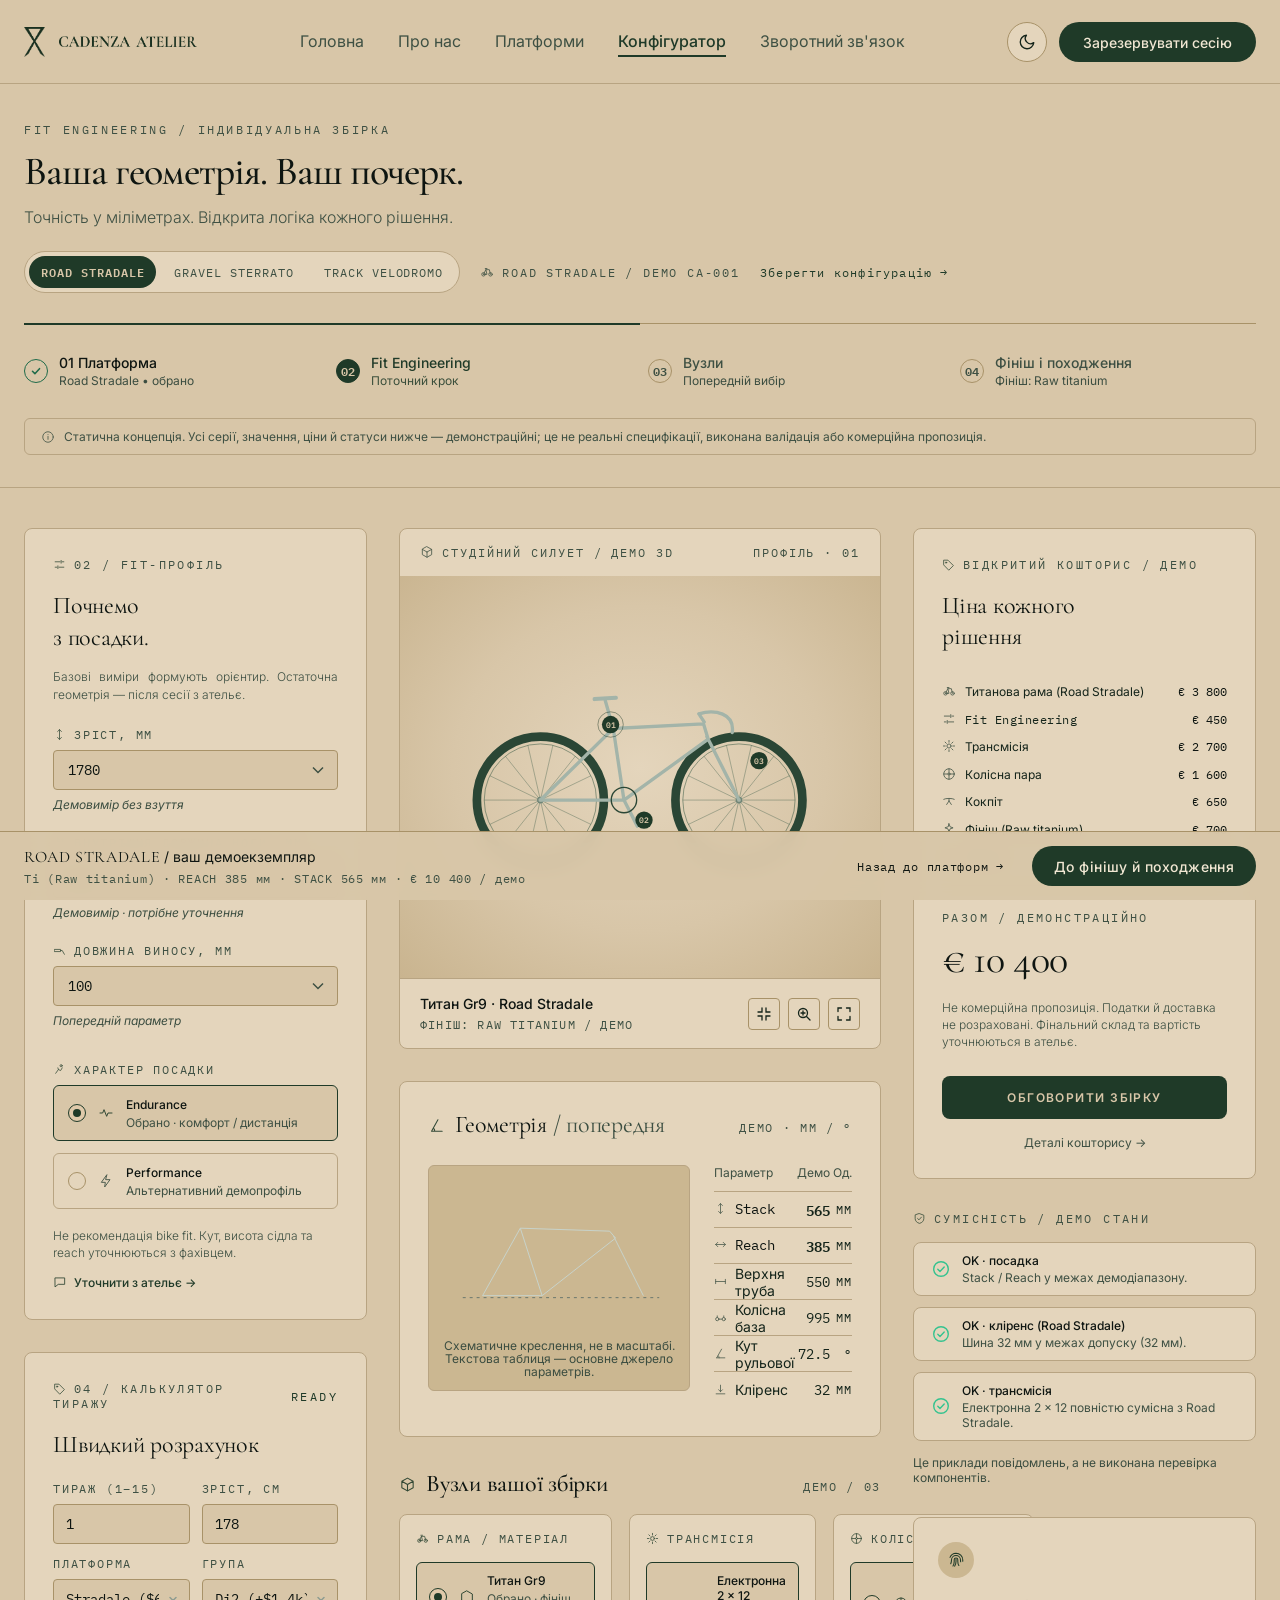
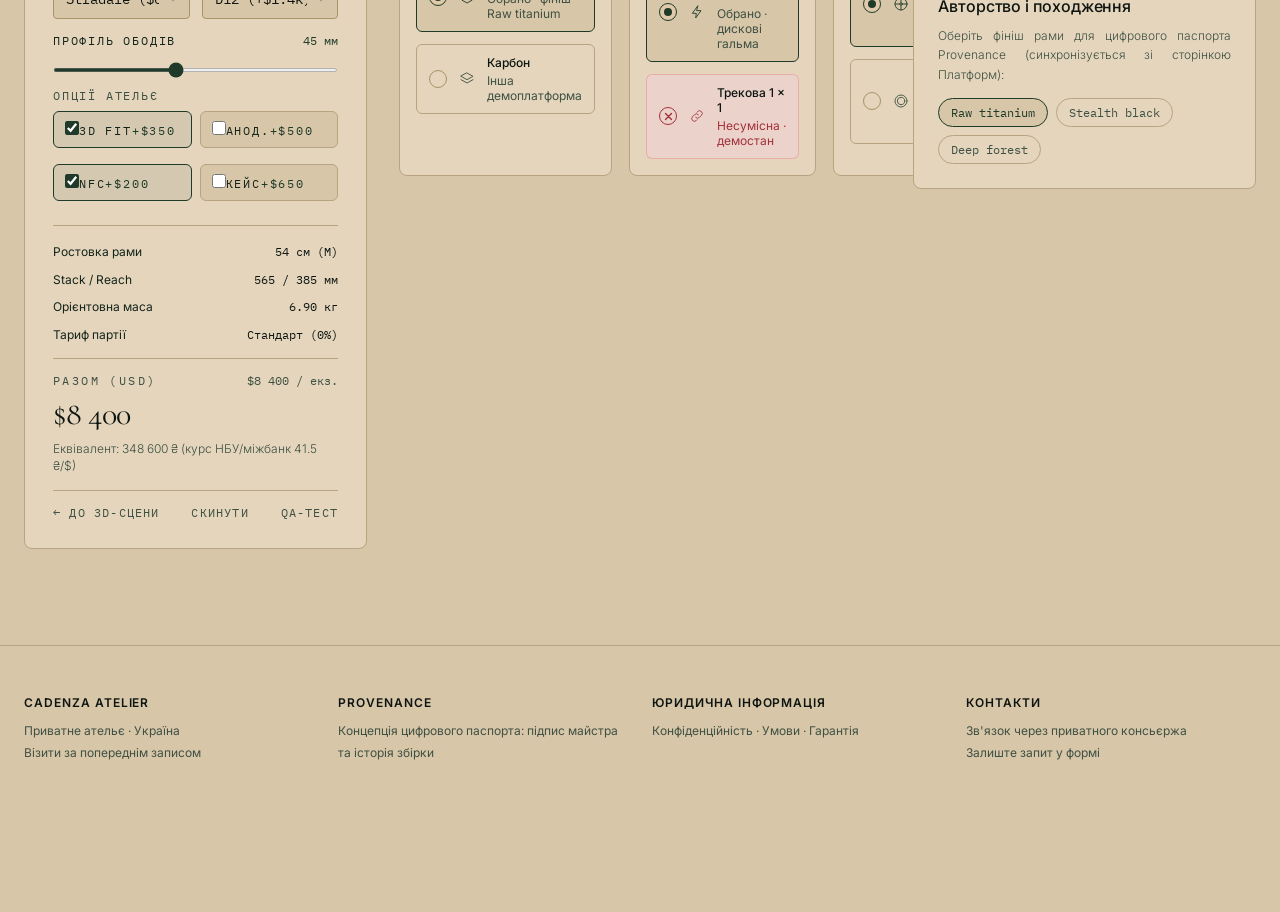
==== commit 778532c8: "Add files via upload" ====
--- a/Configurator.html
+++ b/Configurator.html
@@ -5,6 +5,7 @@
 <meta name="viewport" content="width=device-width, initial-scale=1.0">
 <meta name="description" content="Інтерактивний 3D-конфігуратор та калькулятор кошторису CADENZA Atelier. Підберіть геометрію рами за зростом, трансмісію, колеса та розрахуйте вартість збірки.">
 <meta name="theme-color" content="#0E1511">
+<script src="theme-preference.js"></script>
 <link rel="canonical" href="https://oleks11koval.github.io/CadenzaAtelier/Configurator.html">
 <meta property="og:type" content="website">
 <meta property="og:locale" content="uk_UA">
@@ -21,7 +22,7 @@
 <link rel="preconnect" href="https://fonts.googleapis.com">
 <link rel="preconnect" href="https://fonts.gstatic.com" crossorigin>
 <link href="https://fonts.googleapis.com/css2?family=Cormorant+Garamond:wght@400;500;600&family=IBM+Plex+Mono:wght@400;500;600&family=Inter:wght@300;400;500;600&display=swap" rel="stylesheet">
-<script>try{if(localStorage.getItem('cadenza_theme')==='light')document.documentElement.setAttribute('data-theme','light');}catch(e){}</script>
+
 <link rel="stylesheet" href="theme.css">
 <style>
 /* ===== Специфічні стилі сторінки «Конфігуратор» (Configurator.html) ===== */
--- a/theme.css
+++ b/theme.css
@@ -40,37 +40,49 @@
   --sans: 'Inter', system-ui, -apple-system, sans-serif;
   --mono: 'IBM Plex Mono', ui-monospace, monospace;
 
+  /* Єдина шкала шрифтів (один стандарт для всього сайту) */
+  --fs-xs: 12px;   /* підписи, мітки, моно-текст */
+  --fs-sm: 14px;   /* інтерфейс, кнопки, поля, дрібний текст */
+  --fs-md: 16px;   /* основний текст */
+  --fs-h4: 24px;   /* заголовки карток */
+  --fs-h3: 32px;   /* заголовки секцій */
+  --fs-h2: 40px;   /* великі заголовки */
+  --fs-h1: 56px;   /* головний заголовок */
+
   /* Анімаційні криві */
   --smooth: 0.6s cubic-bezier(0.16, 1, 0.3, 1);
   --spring: 0.5s cubic-bezier(0.34, 1.56, 0.64, 1);
 }
 
-/* ---------- Світла тема ---------- */
+/* ---------- Світла тема (бронза + темно-зелена гама темної теми) ---------- */
 html[data-theme="light"] {
   color-scheme: light;
-  --bg: #F4EFE7;
-  --card: #FBF8F2;
-  --card-deep: #EDE6DA;
-  --line: #DDD4C6;
-  --line-soft: #DDD4C6;
-  --line-2: #CDC3B2;
-  --accent: #8A4E22;
-  --accent-h: #743F18;
-  --muted: #5B685E;
-  --subtle: #566159; /* WCAG AA >= 5.8:1 on #FBF8F2 */
-  --text: #1B261E;
-  --fg: #16211A;
-
-  --bad: #C93B48;
-  --bad-bg: #FBEAEB;
-  --bad-bg-active: #F7D9DC;
-
-  --cf-field: #FBF8F2;
-  --cf-line: #8C8373;
-  --cf-text: #16211A;
-  --cf-muted: #5B685E;
-  --cf-accent: #8A4E22;
-  --cf-error: #B91C1C;
+  --bg: #D8C6A8;
+  --card: #E4D5BC;
+  --card-deep: #CBB791;
+  --forest: #1F3A28;
+  --sage: #4A5B48;
+  --line: #B8A482;
+  --line-soft: #BFAB8A;
+  --line-2: #A89268;
+  --accent: #1F3A28;
+  --accent-h: #142A1D;
+  --muted: #3E5043;
+  --subtle: #3B4D40; /* WCAG AA >= 5:1 on #D8C6A8 */
+  --text: #14241A;
+  --fg: #0E1511;
+
+  --ok: #1F6B4A;
+  --bad: #A3303B;
+  --bad-bg: #EBD3CC;
+  --bad-bg-active: #E4C3BC;
+
+  --cf-field: #E4D5BC;
+  --cf-line: #8A7653;
+  --cf-text: #0E1511;
+  --cf-muted: #3E5043;
+  --cf-accent: #1F3A28;
+  --cf-error: #A32626;
 }
 
 /* ---------- Базовий Reset ---------- */
@@ -82,12 +94,23 @@
 
 html {
   scroll-behavior: smooth;
+  scroll-padding-top: 108px; /* висота шапки 84px + запас, щоб заголовок секції не обрізався */
+}
+
+[id] {
+  scroll-margin-top: 108px;
+}
+
+@media (max-width: 640px) {
+  html { scroll-padding-top: 92px; }
+  [id] { scroll-margin-top: 92px; }
 }
 
 body {
   background: var(--bg);
   color: var(--fg);
   font-family: var(--sans);
+  font-size: var(--fs-md);
   -webkit-font-smoothing: antialiased;
   overflow-x: hidden;
 }
@@ -131,7 +154,7 @@
 
 .kicker {
   font-family: var(--mono);
-  font-size: 11px;
+  font-size: var(--fs-xs);
   letter-spacing: 0.2em;
   text-transform: uppercase;
   color: var(--muted);
@@ -228,7 +251,7 @@
   display: flex;
   align-items: center;
   gap: 34px;
-  font-size: 15px;
+  font-size: var(--fs-md);
   color: var(--muted);
 }
 
@@ -287,7 +310,7 @@
   background: var(--accent);
   color: var(--bg);
   font-weight: 500;
-  font-size: 14px;
+  font-size: var(--fs-sm);
   height: 40px;
   padding: 0 24px;
   white-space: nowrap;
@@ -310,7 +333,7 @@
 .pill.lg {
   height: 45px;
   padding: 0 28px;
-  font-size: 14px;
+  font-size: var(--fs-sm);
 }
 
 .ghost {
@@ -319,7 +342,7 @@
   justify-content: center;
   border: 1px solid var(--line-2);
   border-radius: 999px;
-  font-size: 13px;
+  font-size: var(--fs-sm);
   height: 45px;
   padding: 0 26px;
   color: var(--fg);
@@ -369,20 +392,20 @@
 .pillar .n {
   display: block;
   font-family: var(--mono);
-  font-size: 11px;
+  font-size: var(--fs-xs);
   line-height: 16px;
   letter-spacing: 0.16em;
   color: var(--muted);
 }
 
 .pillar h3 {
-  font-size: 25px;
+  font-size: var(--fs-h4);
   line-height: 30px;
   margin-top: 20px;
 }
 
 .pillar p {
-  font-size: 13px;
+  font-size: var(--fs-sm);
   line-height: 21.5px;
   color: var(--muted);
   margin-top: 11px;
@@ -404,7 +427,7 @@
 .foot h4,
 .foot h5 {
   font-family: var(--sans);
-  font-size: 12.5px;
+  font-size: var(--fs-xs);
   line-height: 18px;
   font-weight: 600;
   letter-spacing: 0.08em;
@@ -416,7 +439,7 @@
 .foot p,
 .foot a {
   display: block;
-  font-size: 12px;
+  font-size: var(--fs-xs);
   line-height: 22px;
   color: var(--muted);
   transition: color 0.2s;
@@ -439,7 +462,7 @@
   background: #1B2A20;
   border: 1px solid var(--line-2);
   color: #FFFFFF;
-  font-size: 13px;
+  font-size: var(--fs-sm);
   padding: 11px 20px;
   border-radius: 999px;
   opacity: 0;
@@ -460,9 +483,9 @@
 }
 
 html[data-theme="light"] .toast {
-  background: #16211A;
+  background: #0E1511;
   color: #FBF8F2;
-  border-color: #8A4E22;
+  border-color: #1F3A28;
 }
 
 /* ---------- Уніфіковане модальне вікно (.modal, .mc) ---------- */
@@ -500,7 +523,7 @@
 
 .mc h3 {
   font-family: var(--serif);
-  font-size: 34px;
+  font-size: var(--fs-h3);
   font-weight: 400;
   margin: 10px 0 8px;
 }
@@ -511,7 +534,7 @@
   top: 12px;
   width: 34px;
   height: 34px;
-  font-size: 22px;
+  font-size: var(--fs-h4);
   color: var(--muted);
   border-radius: 50%;
   display: grid;
@@ -524,7 +547,7 @@
 
 .sumline {
   font-family: var(--mono);
-  font-size: 11.5px;
+  font-size: var(--fs-xs);
   line-height: 18px;
   color: var(--muted);
   border: 1px solid var(--line);
@@ -542,7 +565,7 @@
 
 .mc label.f {
   display: block;
-  font-size: 12px;
+  font-size: var(--fs-xs);
   color: var(--text);
 }
 
@@ -555,7 +578,7 @@
   border: 1px solid var(--line);
   border-radius: 4px;
   padding: 10px 14px;
-  font-size: 13px;
+  font-size: var(--fs-sm);
   color: var(--fg);
   transition: border-color 0.2s;
 }
@@ -585,7 +608,7 @@
 .field-err {
   display: none;
   color: var(--bad);
-  font-size: 11.5px;
+  font-size: var(--fs-xs);
   line-height: 16px;
   margin-top: 5px;
 }
@@ -605,7 +628,7 @@
   height: 38px;
   border: 1px solid var(--line);
   border-radius: 6px;
-  font-size: 12.5px;
+  font-size: var(--fs-xs);
   color: var(--muted);
   transition: all 0.2s;
 }
@@ -616,49 +639,46 @@
   background: var(--bg);
 }
 
-/* ---------- Кнопка перемикання теми (.theme-toggle) ---------- */
+/* ---------- Кнопка перемикання теми (.theme-toggle) — у шапці, ліворуч від CTA ---------- */
 .theme-toggle {
-  position: fixed;
-  left: 24px;
-  bottom: 24px;
-  z-index: 70;
   display: inline-flex;
   align-items: center;
-  gap: 10px;
+  justify-content: center;
+  flex: none;
+  width: 40px;
   height: 40px;
-  padding: 0 18px 0 14px;
   border-radius: 999px;
   border: 1px solid var(--line-2);
   background: var(--card);
   color: var(--text);
-  font-family: var(--sans);
-  font-size: 13px;
-  font-weight: 500;
-  line-height: 1;
   cursor: pointer;
-  white-space: nowrap;
   transition: transform var(--spring), border-color 0.3s, background 0.3s, color 0.3s, box-shadow 0.3s;
 }
 
 .theme-toggle:hover {
-  transform: translateY(-3px);
+  transform: translateY(-2px);
   border-color: var(--accent);
   color: var(--accent);
-  box-shadow: 0 10px 25px rgba(250, 212, 176, 0.18);
 }
 
 .theme-toggle:active {
-  transform: scale(0.96);
+  transform: scale(0.94);
 }
 
 .theme-toggle svg {
-  width: 16px;
-  height: 16px;
+  width: 18px;
+  height: 18px;
   flex: none;
 }
 
-.theme-toggle.above-dock {
-  bottom: 108px;
+.theme-toggle span {
+  /* текст лишається для скрінрідерів і підказки, візуально — лише іконка */
+  position: absolute;
+  width: 1px;
+  height: 1px;
+  overflow: hidden;
+  clip: rect(0, 0, 0, 0);
+  white-space: nowrap;
 }
 
 /* ---------- Анімації та мікроінтеракції (Premium UI) ---------- */
@@ -728,7 +748,7 @@
 html[data-theme="light"] .det:hover,
 html[data-theme="light"] .dock .t1,
 html[data-theme="light"] .back {
-  color: #16211A;
+  color: #0E1511;
 }
 
 html[data-theme="light"] .field label,
@@ -739,58 +759,58 @@
 html[data-theme="light"] .lines div,
 html[data-theme="light"] .det-panel li b,
 html[data-theme="light"] .feats li {
-  color: #2B382E;
+  color: #14241A;
 }
 
 html[data-theme="light"] .field > label,
 html[data-theme="light"] .finish .lbl,
 html[data-theme="light"] :not(.mcard) > .lbl,
 html[data-theme="light"] .alt p {
-  color: #5B685E;
+  color: #3E5043;
 }
 
 html[data-theme="light"] .alt h4,
 html[data-theme="light"] .pcard .more:hover,
 html[data-theme="light"] .ghost:hover {
-  color: #8A4E22;
+  color: #1F3A28;
 }
 
 html[data-theme="light"] .ok-note {
-  color: #1F7A58;
+  color: #1F6B4A;
 }
 
 html[data-theme="light"] .sub {
-  background: rgba(244, 239, 231, 0.94);
+  background: rgba(216, 198, 168, 0.94);
 }
 
 html[data-theme="light"] .dock {
-  background: rgba(244, 239, 231, 0.96);
+  background: rgba(216, 198, 168, 0.96);
 }
 
 html[data-theme="light"] .combo-list {
-  background: #FBF8F2;
+  background: #E4D5BC;
 }
 
 html[data-theme="light"] .v-stage {
-  background: radial-gradient(ellipse at 50% 48%, #E5DEC9 0%, #DDD4C2 55%, #D2C7B4 100%);
+  background: radial-gradient(ellipse at 50% 48%, #E4D5BC 0%, #D8C6A8 55%, #C9B48F 100%);
 }
 
 html[data-theme="light"] .auth .ic {
-  background: #E5DEC9;
-  color: #8A4E22;
+  background: #CBB791;
+  color: #1F3A28;
 }
 
 html[data-theme="light"] .card:hover,
 html[data-theme="light"] .pcard:hover,
 html[data-theme="light"] .pillar:hover,
 html[data-theme="light"] .mcard:hover {
-  box-shadow: 0 16px 40px rgba(60, 45, 25, 0.14), 0 0 0 1px rgba(138, 78, 34, 0.18);
+  box-shadow: 0 16px 40px rgba(40, 30, 15, 0.16), 0 0 0 1px rgba(31, 58, 40, 0.22);
 }
 
 html[data-theme="light"] .hero-img:hover,
 html[data-theme="light"] .pcard:hover .ph,
 html[data-theme="light"] .mat:hover .ph {
-  box-shadow: 0 20px 40px rgba(60, 45, 25, 0.2);
+  box-shadow: 0 20px 40px rgba(40, 30, 15, 0.22);
 }
 
 html[data-theme="light"] .map iframe {
@@ -833,7 +853,7 @@
     width: 100%;
     padding: 12px 0;
     border-bottom: 1px solid var(--line);
-    font-size: 16px;
+    font-size: var(--fs-md);
   }
 
   .nav a:last-child {
@@ -877,8 +897,8 @@
   }
 
   .hdr .pill {
-    padding: 0 14px;
-    font-size: 12px;
+    padding: 0 12px;
+    font-size: var(--fs-xs);
     height: 36px;
   }
 
@@ -887,13 +907,12 @@
   }
 
   .theme-toggle {
-    left: 14px;
-    bottom: 14px;
-    padding: 0 14px 0 12px;
-  }
-
-  .theme-toggle.above-dock {
-    bottom: 100px;
+    width: 36px;
+    height: 36px;
+  }
+
+  .hdr-actions {
+    gap: 8px;
   }
 }
 
@@ -921,7 +940,7 @@
   align-items: center;
   gap: 8px;
   font-family: var(--mono);
-  font-size: 13px;
+  font-size: var(--fs-sm);
   line-height: 20px;
   color: var(--accent);
   letter-spacing: 0.03em;
@@ -952,13 +971,13 @@
 }
 
 .media-sec h2 {
-  font-size: 36px;
+  font-size: var(--fs-h3);
   line-height: 43px;
   margin-top: 6px;
 }
 
 .media-sec .sub-note {
-  font-size: 13.5px;
+  font-size: var(--fs-sm);
   line-height: 21px;
   color: var(--muted);
   max-width: 520px;
@@ -1027,7 +1046,7 @@
 .gallery-meta b {
   display: block;
   font-family: var(--serif);
-  font-size: 21px;
+  font-size: var(--fs-h4);
   font-weight: 500;
   line-height: 1.15;
   color: #FFFFFF;
@@ -1036,7 +1055,7 @@
 .gallery-meta span {
   display: block;
   font-family: var(--mono);
-  font-size: 10.5px;
+  font-size: var(--fs-xs);
   letter-spacing: 0.12em;
   text-transform: uppercase;
   color: #FAD4B0;
@@ -1115,13 +1134,13 @@
 
 .review-stars {
   color: var(--accent);
-  font-size: 13px;
+  font-size: var(--fs-sm);
   letter-spacing: 2px;
 }
 
 .review-serial {
   font-family: var(--mono);
-  font-size: 11px;
+  font-size: var(--fs-xs);
   letter-spacing: 0.1em;
   color: var(--muted);
   padding: 3px 9px;
@@ -1131,7 +1150,7 @@
 }
 
 .review-quote {
-  font-size: 13.5px;
+  font-size: var(--fs-sm);
   line-height: 22px;
   color: var(--text);
   font-style: italic;
@@ -1158,7 +1177,7 @@
 
 .review-author h3 {
   font-family: var(--sans);
-  font-size: 14px;
+  font-size: var(--fs-sm);
   font-weight: 600;
   line-height: 18px;
   color: var(--fg);
@@ -1166,7 +1185,7 @@
 
 .review-author p {
   font-family: var(--mono);
-  font-size: 11px;
+  font-size: var(--fs-xs);
   line-height: 16px;
   color: var(--muted);
   margin-top: 2px;
@@ -1187,7 +1206,7 @@
 
 .reviews-swiper .swiper-button-prev::after,
 .reviews-swiper .swiper-button-next::after {
-  font-size: 14px !important;
+  font-size: var(--fs-sm) !important;
   font-weight: 700;
 }
 
@@ -1220,8 +1239,8 @@
 
 html[data-theme="light"] .review-card:hover,
 html[data-theme="light"] .gallery-card:hover {
-  box-shadow: 0 16px 36px rgba(60, 45, 25, 0.14);
-  border-color: rgba(138, 78, 34, 0.35);
+  box-shadow: 0 16px 36px rgba(40, 30, 15, 0.16);
+  border-color: rgba(31, 58, 40, 0.4);
 }
 
 @media (max-width: 1140px) {
@@ -1238,7 +1257,7 @@
     margin-top: 80px;
   }
   .media-sec h2 {
-    font-size: 30px;
+    font-size: var(--fs-h3);
     line-height: 36px;
   }
   .gallery-grid {
@@ -1267,7 +1286,7 @@
   background: var(--accent);
   color: var(--bg);
   font-family: var(--sans);
-  font-size: 13px;
+  font-size: var(--fs-sm);
   font-weight: 600;
   text-decoration: none;
   transition: top 0.2s ease;
@@ -1290,3 +1309,45 @@
   white-space: nowrap;
   border: 0;
 }
+
+
+/* ---------- Світла тема: кнопки та акценти в зеленій гамі ---------- */
+html[data-theme="light"] .pill {
+  color: #F1E7D3;
+}
+
+html[data-theme="light"] .pill:hover {
+  box-shadow: 0 10px 25px rgba(31, 58, 40, 0.28);
+}
+
+html[data-theme="light"] .ghost:hover {
+  background: rgba(31, 58, 40, 0.07);
+  box-shadow: 0 10px 25px rgba(31, 58, 40, 0.14);
+}
+
+html[data-theme="light"] .skip-link {
+  color: #F1E7D3;
+}
+
+html[data-theme="light"] .gallery-zoom-badge:hover,
+html[data-theme="light"] .gallery-card:hover .gallery-zoom-badge {
+  background: #1F3A28;
+  color: #F1E7D3;
+}
+
+
+/* Вузькі екрани: шапка не виходить за межі в'юпорта (лого-іконка + тема + CTA + бургер) */
+@media (max-width: 480px) {
+  .hdr > .wrap,
+  .hdr > .wrap-wide {
+    gap: 10px;
+  }
+
+  .hdr .logo .logo-text {
+    display: none;
+  }
+
+  .hdr .pill {
+    padding: 0 12px;
+  }
+}
